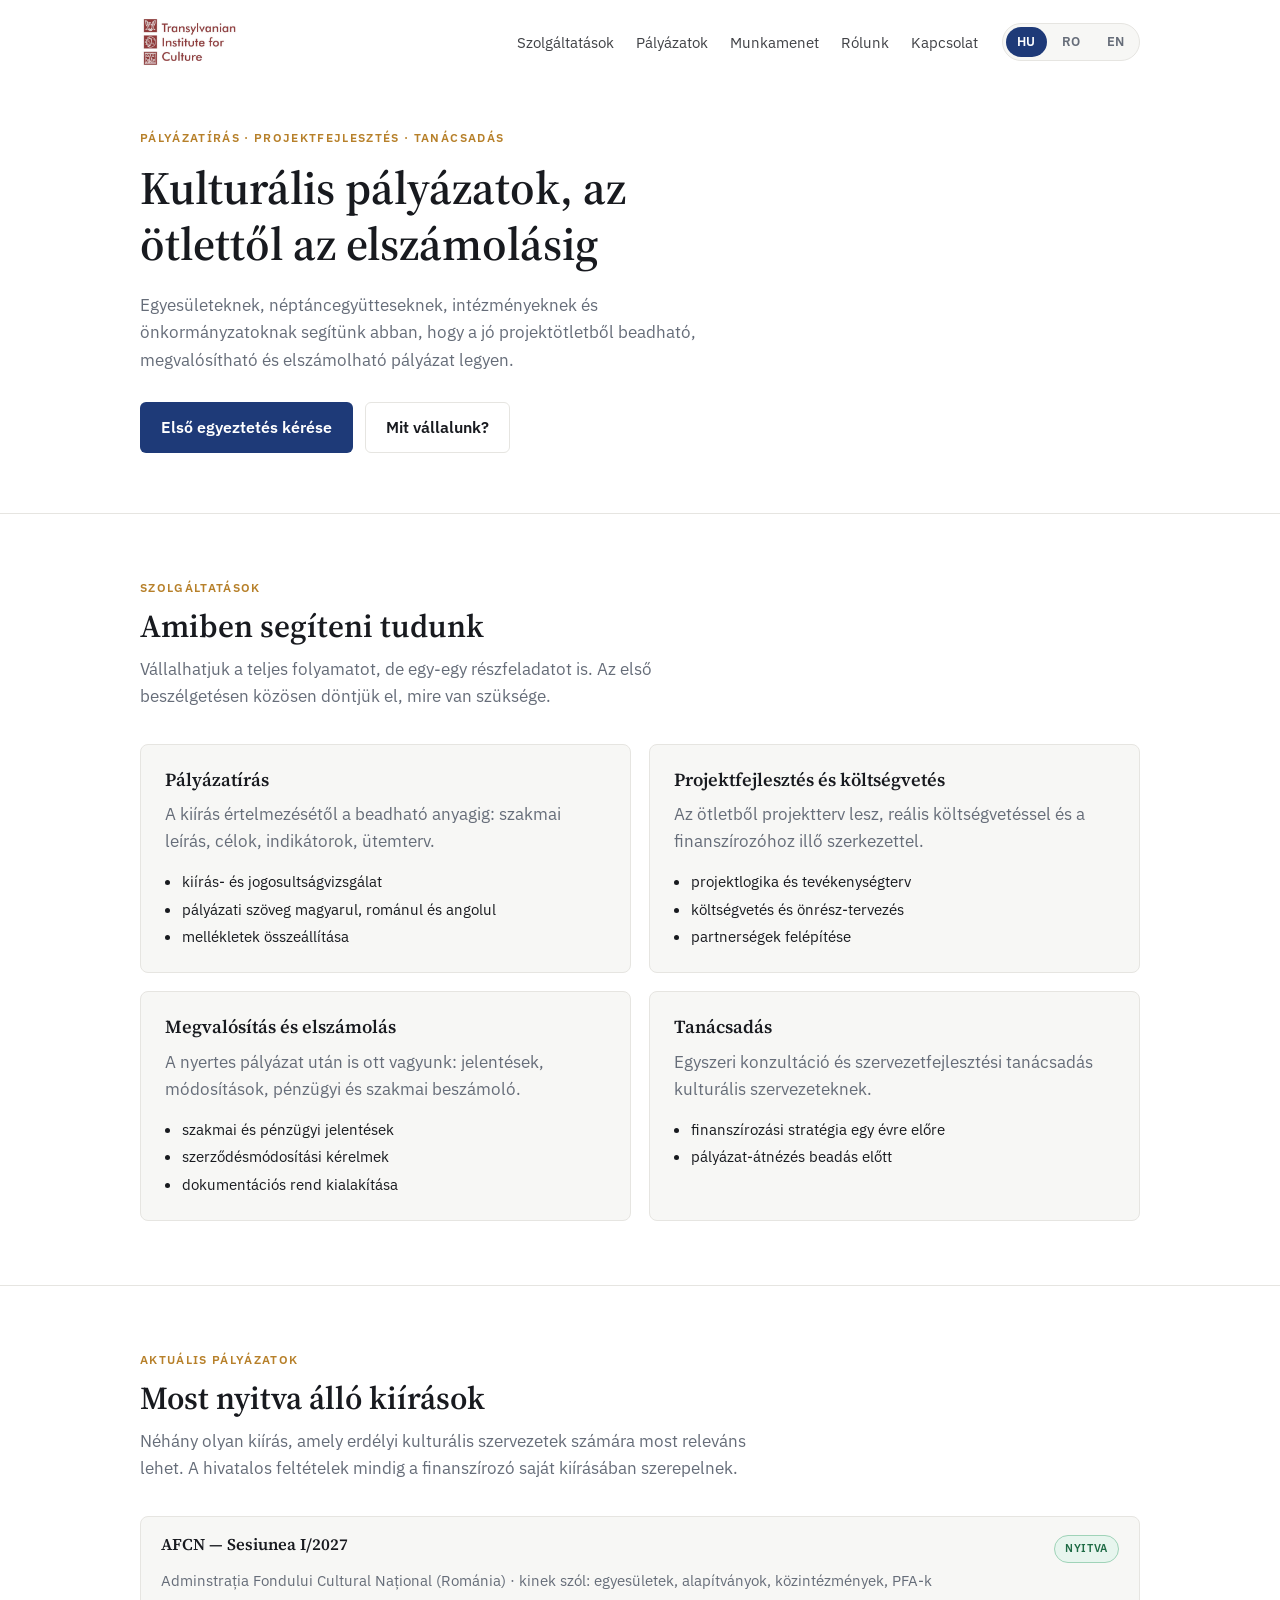
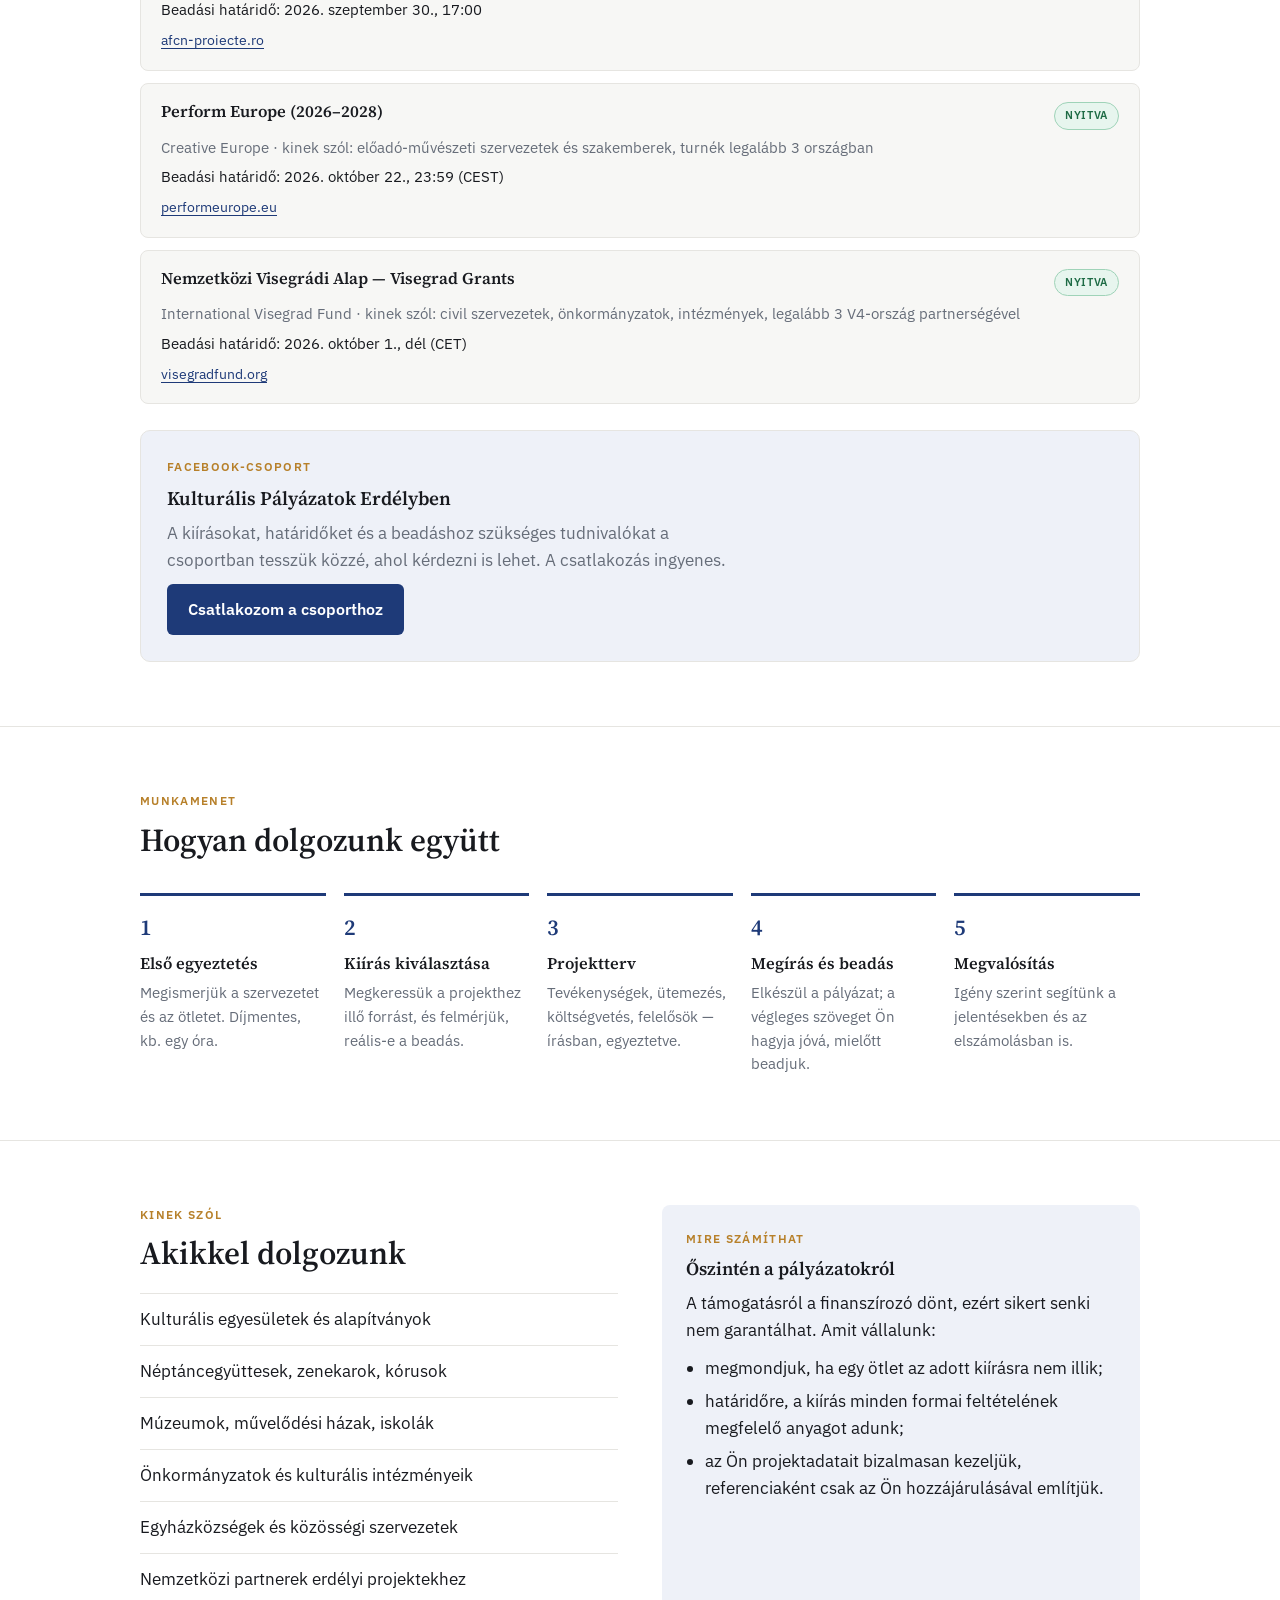
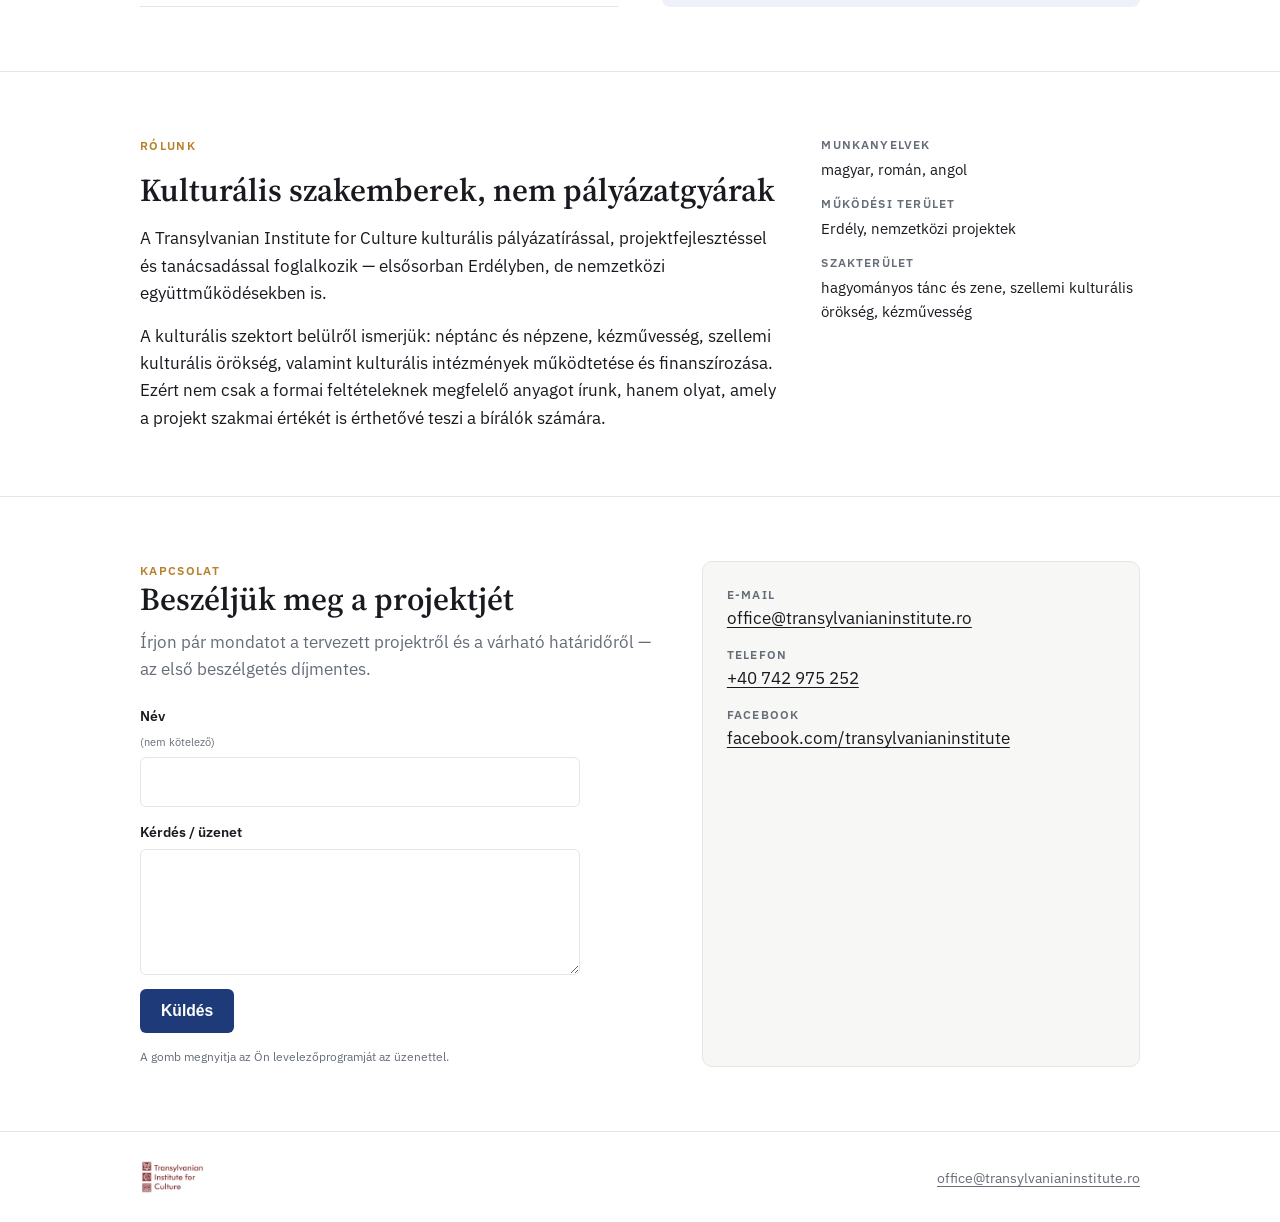
==== index.html @ 307eccf9 "Add files via upload" ====
<!doctype html>
<html lang="hu">
<head>
<meta charset="utf-8">
<meta name="viewport" content="width=device-width, initial-scale=1, viewport-fit=cover">
<meta name="theme-color" content="#ffffff">
<meta name="description" content="Kulturális pályázatírás, projektfejlesztés és tanácsadás Erdélyben.">
<meta property="og:title" content="Transylvanian Institute for Culture">
<meta property="og:description" content="Kulturális pályázatok az ötlettől az elszámolásig.">
<meta property="og:type" content="website">
<meta property="og:url" content="https://transylvanianinstitute.ro/">
<meta property="og:locale" content="hu_HU">
<link rel="icon" href="data:image/svg+xml,%3Csvg xmlns='http://www.w3.org/2000/svg' viewBox='0 0 32 32'%3E%3Crect width='32' height='32' rx='6' fill='%231E3A78'/%3E%3Ctext x='16' y='22' font-family='Georgia,serif' font-size='16' fill='%23F2CD86' text-anchor='middle'%3ET%3C/text%3E%3C/svg%3E">
<style>
html{-webkit-text-size-adjust:100%}
body{margin:0}
img{max-width:100%}
[hidden]{display:none!important}
</style>
<title>Transylvanian Institute for Culture</title>
<link rel="preconnect" href="https://fonts.googleapis.com">
<link rel="preconnect" href="https://fonts.gstatic.com" crossorigin>
<link rel="stylesheet" href="https://fonts.googleapis.com/css2?family=IBM+Plex+Sans:wght@400;500;600&family=Source+Serif+4:opsz,wght@8..60,500;8..60,600&display=swap">
<style>
:root{
  --bg:#FFFFFF;
  --surface:#F7F7F5;
  --ink:#181A1F;
  --muted:#666D79;
  --line:#E6E5E1;
  --indigo:#1E3A78;
  --indigo-soft:#EEF1F8;
  --on-indigo:#F4F6FB;
  --ochre:#96691E;
  --gold:#B7802A;
  --fill-bg:#FBF0DC;
  --fill-ink:#7A5310;
  --ok-bg:#E7F5EE;
  --ok-ink:#1E6B45;
  --ok-line:#9FD3B8;
  --serif:"Source Serif 4",Georgia,"Times New Roman",serif;
  --sans:"IBM Plex Sans",system-ui,-apple-system,"Segoe UI",Roboto,sans-serif;
}
*{box-sizing:border-box}
body{background:var(--bg);color:var(--ink);font-family:var(--sans);font-size:17px;line-height:1.6}
.wrap{max-width:1040px;margin:0 auto;padding-inline:20px}
a{color:inherit}
a:focus-visible,.btn:focus-visible,.langs button:focus-visible,.nav-toggle:focus-visible{outline:3px solid var(--gold);outline-offset:3px;border-radius:4px}
h1,h2,h3{font-family:var(--serif);font-weight:600;line-height:1.2;text-wrap:balance;margin:0}
h2{font-size:clamp(1.5rem,3.2vw,2rem)}
h3{font-size:1.15rem}
p{margin:0}
.eyebrow{font-size:.76rem;letter-spacing:.11em;text-transform:uppercase;font-weight:600;color:var(--gold)}
.fill{background:var(--fill-bg);color:var(--fill-ink);font-size:.85em;padding:.05em .4em;border-radius:3px;font-weight:500;white-space:nowrap}
.sr-only{position:absolute;width:1px;height:1px;padding:0;margin:-1px;overflow:hidden;clip:rect(0,0,0,0);white-space:nowrap;border:0}

.top{background:var(--bg);border-bottom:1px solid var(--line)}
nav{position:relative;display:flex;flex-wrap:wrap;align-items:center;justify-content:space-between;gap:10px 20px;padding-block:16px}
.brand{display:flex;align-items:center;text-decoration:none}
.brand-mark{height:52px;width:auto;display:block}
.footer-mark{height:34px;width:auto;display:block}
.nav-toggle{display:none;background:none;border:1px solid var(--line);border-radius:7px;padding:9px 11px;cursor:pointer;line-height:0}
.nav-toggle span{display:block;width:19px;height:2px;background:var(--ink);border-radius:1px}
.nav-toggle span+span{margin-top:4px}
.navright{display:flex;flex-wrap:wrap;align-items:center;gap:14px 24px}
.links{display:flex;flex-wrap:wrap;gap:6px 22px;font-size:.95rem}
.links a{text-decoration:none;color:var(--ink);opacity:.82}
.links a:hover{opacity:1;text-decoration:underline;text-underline-offset:4px}
.langs{display:flex;gap:4px;background:var(--surface);border:1px solid var(--line);border-radius:999px;padding:3px}
.langs button{font:inherit;font-size:.8rem;font-weight:600;letter-spacing:.04em;color:var(--muted);background:none;border:0;border-radius:999px;padding:5px 11px;cursor:pointer}
.langs button:hover{color:var(--ink)}
.langs button[aria-pressed="true"]{background:var(--indigo);color:#fff}

.hero{padding-block:44px 60px;max-width:700px}
.hero h1{font-size:clamp(1.9rem,5vw,2.9rem);margin-block:14px 18px;color:var(--ink)}
.hero p{font-size:1.08rem;color:var(--muted);max-width:60ch}
.cta{display:flex;flex-wrap:wrap;gap:12px;margin-top:28px}

.btn{display:inline-block;padding:12px 20px;border-radius:6px;font-weight:600;text-decoration:none;font-size:.98rem;border:1px solid transparent;cursor:pointer}
.btn-main{background:var(--indigo);color:#fff}
.btn-main:hover{background:#16295C}
.btn-ghost{border:1px solid var(--line);color:var(--ink);background:transparent}
.btn-ghost:hover{border-color:var(--indigo);color:var(--indigo)}

section{padding-block:64px}
section + section{border-top:1px solid var(--line)}
.head{display:grid;gap:10px;margin-bottom:34px;max-width:62ch}
.head p{color:var(--muted)}

.services{display:grid;grid-template-columns:repeat(2,minmax(0,1fr));gap:18px}
.svc{background:var(--surface);border:1px solid var(--line);border-radius:8px;padding:24px;display:grid;gap:10px;align-content:start}
.svc p{color:var(--muted)}
.svc ul{margin:4px 0 0;padding-left:1.1em;color:var(--ink);font-size:.95rem}
.svc li+li{margin-top:3px}

.steps{list-style:none;margin:0;padding:0;display:grid;grid-template-columns:repeat(5,minmax(0,1fr));gap:18px;counter-reset:s}
.steps li{counter-increment:s;display:grid;gap:8px;align-content:start;border-top:3px solid var(--indigo);padding-top:14px}
.steps li::before{content:counter(s);font-family:var(--serif);font-weight:600;font-size:1.4rem;color:var(--indigo)}
.steps h3{font-size:1.02rem}
.steps p{color:var(--muted);font-size:.92rem}

.calls{display:grid;gap:12px}
.call{background:var(--surface);border:1px solid var(--line);border-radius:8px;padding:18px 20px;
  display:grid;grid-template-columns:minmax(0,1fr) auto;gap:6px 18px;align-items:start}
.call h3{font-size:1.03rem;grid-column:1}
.call .meta{grid-column:1;color:var(--muted);font-size:.92rem}
.call .when{grid-column:1;font-size:.92rem;font-variant-numeric:tabular-nums}
.call .src{grid-column:1;font-size:.85rem;margin-top:2px}
.call .src a{color:var(--indigo);text-decoration:underline;text-underline-offset:3px}
.pill{grid-column:2;grid-row:1;justify-self:end;font-size:.7rem;font-weight:600;letter-spacing:.06em;
  text-transform:uppercase;padding:4px 10px;border-radius:999px;border:1px solid;white-space:nowrap}
.pill-open{color:var(--ok-ink);border-color:var(--ok-line);background:var(--ok-bg)}
.pill-soon{color:var(--fill-ink);border-color:var(--fill-ink);background:var(--fill-bg)}
.pill-closed{color:var(--muted);border-color:var(--line);background:transparent}
.group{margin-top:26px;background:var(--indigo-soft);border:1px solid var(--line);color:var(--ink);border-radius:10px;padding:26px;
  display:grid;gap:10px;justify-items:start}
.group h3{font-size:1.2rem}
.group p{color:var(--muted);max-width:58ch}

.split{display:grid;grid-template-columns:minmax(0,1fr) minmax(0,1fr);gap:44px}
.who{margin:0;padding:0;list-style:none;display:grid;gap:0}
.who li{padding-block:12px;border-bottom:1px solid var(--line)}
.who li:first-child{border-top:1px solid var(--line)}
.note{background:var(--indigo-soft);border-radius:8px;padding:24px;display:grid;gap:10px;align-content:start}
.note ul{margin:0;padding-left:1.1em;color:var(--ink)}
.note li+li{margin-top:6px}

.about{display:grid;grid-template-columns:minmax(0,2fr) minmax(0,1fr);gap:44px;align-items:start}
.about .text{display:grid;gap:16px;max-width:64ch}
.about .text p{color:var(--ink)}
.facts{display:grid;gap:14px;font-size:.95rem;margin:0}
.facts div{display:grid;gap:2px}
.facts dt{font-size:.74rem;letter-spacing:.1em;text-transform:uppercase;color:var(--muted);font-weight:600}
.facts dd{margin:0}

.contact{display:grid;grid-template-columns:minmax(0,1.2fr) minmax(0,1fr);gap:36px}
.contact-info{margin:0;display:grid;gap:14px;align-content:start;background:var(--surface);border:1px solid var(--line);border-radius:10px;padding:24px}
.contact-info dt{font-size:.74rem;letter-spacing:.1em;text-transform:uppercase;color:var(--muted);font-weight:600}
.contact-info dd{margin:0}
.contact-info a{text-decoration:underline;text-underline-offset:3px}

.qform{display:grid;gap:14px;max-width:440px;margin-top:22px}
.qform label{display:grid;gap:6px;font-size:.86rem;font-weight:600}
.qform label small{font-weight:400;color:var(--muted)}
.qform input,.qform textarea{font:inherit;font-size:1rem;padding:11px 12px;border:1px solid var(--line);border-radius:6px;background:#fff;color:var(--ink);resize:vertical;width:100%}
.qform input:focus,.qform textarea:focus{outline:2px solid var(--indigo);outline-offset:1px;border-color:var(--indigo)}
.qform button{justify-self:start}
.qform-note{font-size:.78rem;color:var(--muted);margin:0}

footer{padding-block:28px;border-top:1px solid var(--line)}
.footer-row{display:flex;flex-wrap:wrap;align-items:center;justify-content:space-between;gap:12px 24px}
.footer-row a{color:var(--muted);font-size:.9rem;text-decoration:underline;text-underline-offset:3px}

@media (max-width:860px){
  .steps{grid-template-columns:repeat(2,minmax(0,1fr))}
  .split,.about,.contact{grid-template-columns:1fr}
}
@media (max-width:680px){
  .nav-toggle{display:inline-flex;flex-direction:column;align-items:center;justify-content:center}
  .navright{display:none;width:100%;flex-basis:100%;flex-direction:column;align-items:flex-start;gap:16px;padding-top:14px}
  .navright.open{display:flex}
  .links{flex-direction:column;gap:14px;font-size:1.02rem}
}
@media (max-width:600px){
  .services,.steps{grid-template-columns:1fr}
  section{padding-block:48px}
  .hero{padding-block:32px 44px}
  .brand-mark{height:44px}
}
html{scroll-behavior:smooth}
@media (prefers-reduced-motion:reduce){html{scroll-behavior:auto}}
</style>
</head>
<body>


<!-- ======================= MAGYAR ======================= -->
<div data-lang="hu">
<header class="top">
  <div class="wrap">
    <nav aria-label="Fő navigáció">
      <a class="brand" href="#" aria-label="Transylvanian Institute for Culture – kezdőlap"><img class="brand-mark" src="[data-uri]" alt="Transylvanian Institute for Culture"></a>
      <button type="button" class="nav-toggle" aria-expanded="false"><span></span><span></span><span></span><span class="sr-only">Menü</span></button>
      <div class="navright">
        <div class="links">
          <a href="#szolgaltatasok">Szolgáltatások</a>
          <a href="#palyazatok">Pályázatok</a>
          <a href="#folyamat">Munkamenet</a>
          <a href="#rolunk">Rólunk</a>
          <a href="#kapcsolat">Kapcsolat</a>
        </div>
        <div class="langs" role="group" aria-label="Nyelvválasztás">
          <button type="button" data-set-lang="hu" aria-pressed="true">HU</button>
          <button type="button" data-set-lang="ro" aria-pressed="false">RO</button>
          <button type="button" data-set-lang="en" aria-pressed="false">EN</button>
        </div>
      </div>
    </nav>
    <div class="hero">
      <div class="eyebrow">Pályázatírás · Projektfejlesztés · Tanácsadás</div>
      <h1>Kulturális pályázatok, az ötlettől az elszámolásig</h1>
      <p>Egyesületeknek, néptáncegyütteseknek, intézményeknek és önkormányzatoknak segítünk abban, hogy a jó projektötletből beadható, megvalósítható és elszámolható pályázat legyen.</p>
      <div class="cta">
        <a class="btn btn-main" href="#kapcsolat">Első egyeztetés kérése</a>
        <a class="btn btn-ghost" href="#szolgaltatasok">Mit vállalunk?</a>
      </div>
    </div>
  </div>
</header>

<main>
  <section id="szolgaltatasok">
    <div class="wrap">
      <div class="head">
        <div class="eyebrow">Szolgáltatások</div>
        <h2>Amiben segíteni tudunk</h2>
        <p>Vállalhatjuk a teljes folyamatot, de egy-egy részfeladatot is. Az első beszélgetésen közösen döntjük el, mire van szüksége.</p>
      </div>
      <div class="services">
        <article class="svc">
          <h3>Pályázatírás</h3>
          <p>A kiírás értelmezésétől a beadható anyagig: szakmai leírás, célok, indikátorok, ütemterv.</p>
          <ul><li>kiírás- és jogosultságvizsgálat</li><li>pályázati szöveg magyarul, románul és angolul</li><li>mellékletek összeállítása</li></ul>
        </article>
        <article class="svc">
          <h3>Projektfejlesztés és költségvetés</h3>
          <p>Az ötletből projektterv lesz, reális költségvetéssel és a finanszírozóhoz illő szerkezettel.</p>
          <ul><li>projektlogika és tevékenységterv</li><li>költségvetés és önrész-tervezés</li><li>partnerségek felépítése</li></ul>
        </article>
        <article class="svc">
          <h3>Megvalósítás és elszámolás</h3>
          <p>A nyertes pályázat után is ott vagyunk: jelentések, módosítások, pénzügyi és szakmai beszámoló.</p>
          <ul><li>szakmai és pénzügyi jelentések</li><li>szerződésmódosítási kérelmek</li><li>dokumentációs rend kialakítása</li></ul>
        </article>
        <article class="svc">
          <h3>Tanácsadás</h3>
          <p>Egyszeri konzultáció és szervezetfejlesztési tanácsadás kulturális szervezeteknek.</p>
          <ul><li>finanszírozási stratégia egy évre előre</li><li>pályázat-átnézés beadás előtt</li></ul>
        </article>
      </div>
    </div>
  </section>

  <section id="palyazatok">
    <div class="wrap">
      <div class="head">
        <div class="eyebrow">Aktuális pályázatok</div>
        <h2>Most nyitva álló kiírások</h2>
        <p>Néhány olyan kiírás, amely erdélyi kulturális szervezetek számára most releváns lehet. A hivatalos feltételek mindig a finanszírozó saját kiírásában szerepelnek.</p>
      </div>
      <div class="calls">
        <article class="call">
          <span class="pill pill-open">Nyitva</span>
          <h3>AFCN — Sesiunea I/2027</h3>
          <p class="meta">Adminstrația Fondului Cultural Național (Románia) · kinek szól: egyesületek, alapítványok, közintézmények, PFA-k</p>
          <p class="when">Beadási határidő: 2026. szeptember 30., 17:00</p>
          <p class="src"><a href="https://www.afcn-proiecte.ro/apel-finantare.html" target="_blank" rel="noopener">afcn-proiecte.ro</a></p>
        </article>
        <article class="call">
          <span class="pill pill-open">Nyitva</span>
          <h3>Perform Europe (2026–2028)</h3>
          <p class="meta">Creative Europe · kinek szól: előadó-művészeti szervezetek és szakemberek, turnék legalább 3 országban</p>
          <p class="when">Beadási határidő: 2026. október 22., 23:59 (CEST)</p>
          <p class="src"><a href="https://performeurope.eu/open-call/" target="_blank" rel="noopener">performeurope.eu</a></p>
        </article>
        <article class="call">
          <span class="pill pill-open">Nyitva</span>
          <h3>Nemzetközi Visegrádi Alap — Visegrad Grants</h3>
          <p class="meta">International Visegrad Fund · kinek szól: civil szervezetek, önkormányzatok, intézmények, legalább 3 V4-ország partnerségével</p>
          <p class="when">Beadási határidő: 2026. október 1., dél (CET)</p>
          <p class="src"><a href="https://www.visegradfund.org/apply/grants/visegrad-grants/" target="_blank" rel="noopener">visegradfund.org</a></p>
        </article>
      </div>
      <div class="group">
        <div class="eyebrow">Facebook-csoport</div>
        <h3>Kulturális Pályázatok Erdélyben</h3>
        <p>A kiírásokat, határidőket és a beadáshoz szükséges tudnivalókat a csoportban tesszük közzé, ahol kérdezni is lehet. A csatlakozás ingyenes.</p>
        <a class="btn btn-main" href="https://www.facebook.com/groups/295460179922812" target="_blank" rel="noopener">Csatlakozom a csoporthoz</a>
      </div>
    </div>
  </section>

  <section id="folyamat">
    <div class="wrap">
      <div class="head">
        <div class="eyebrow">Munkamenet</div>
        <h2>Hogyan dolgozunk együtt</h2>
      </div>
      <ol class="steps">
        <li><h3>Első egyeztetés</h3><p>Megismerjük a szervezetet és az ötletet. Díjmentes, kb. egy óra.</p></li>
        <li><h3>Kiírás kiválasztása</h3><p>Megkeressük a projekthez illő forrást, és felmérjük, reális-e a beadás.</p></li>
        <li><h3>Projektterv</h3><p>Tevékenységek, ütemezés, költségvetés, felelősök — írásban, egyeztetve.</p></li>
        <li><h3>Megírás és beadás</h3><p>Elkészül a pályázat; a végleges szöveget Ön hagyja jóvá, mielőtt beadjuk.</p></li>
        <li><h3>Megvalósítás</h3><p>Igény szerint segítünk a jelentésekben és az elszámolásban is.</p></li>
      </ol>
    </div>
  </section>

  <section>
    <div class="wrap split">
      <div>
        <div class="head" style="margin-bottom:20px">
          <div class="eyebrow">Kinek szól</div>
          <h2>Akikkel dolgozunk</h2>
        </div>
        <ul class="who">
          <li>Kulturális egyesületek és alapítványok</li>
          <li>Néptáncegyüttesek, zenekarok, kórusok</li>
          <li>Múzeumok, művelődési házak, iskolák</li>
          <li>Önkormányzatok és kulturális intézményeik</li>
          <li>Egyházközségek és közösségi szervezetek</li>
          <li>Nemzetközi partnerek erdélyi projektekhez</li>
        </ul>
      </div>
      <div class="note">
        <div class="eyebrow">Mire számíthat</div>
        <h3>Őszintén a pályázatokról</h3>
        <p>A támogatásról a finanszírozó dönt, ezért sikert senki nem garantálhat. Amit vállalunk:</p>
        <ul>
          <li>megmondjuk, ha egy ötlet az adott kiírásra nem illik;</li>
          <li>határidőre, a kiírás minden formai feltételének megfelelő anyagot adunk;</li>
          <li>az Ön projektadatait bizalmasan kezeljük, referenciaként csak az Ön hozzájárulásával említjük.</li>
        </ul>
      </div>
    </div>
  </section>

  <section id="rolunk">
    <div class="wrap about">
      <div class="text">
        <div class="eyebrow">Rólunk</div>
        <h2>Kulturális szakemberek, nem pályázatgyárak</h2>
        <p>A Transylvanian Institute for Culture kulturális pályázatírással, projektfejlesztéssel és tanácsadással foglalkozik — elsősorban Erdélyben, de nemzetközi együttműködésekben is.</p>
        <p>A kulturális szektort belülről ismerjük: néptánc és népzene, kézművesség, szellemi kulturális örökség, valamint kulturális intézmények működtetése és finanszírozása. Ezért nem csak a formai feltételeknek megfelelő anyagot írunk, hanem olyat, amely a projekt szakmai értékét is érthetővé teszi a bírálók számára.</p>
      </div>
      <dl class="facts">
        <div><dt>Munkanyelvek</dt><dd>magyar, román, angol</dd></div>
        <div><dt>Működési terület</dt><dd>Erdély, nemzetközi projektek</dd></div>
        <div><dt>Szakterület</dt><dd>hagyományos tánc és zene, szellemi kulturális örökség, kézművesség</dd></div>
      </dl>
    </div>
  </section>

  <section id="kapcsolat">
    <div class="wrap">
      <div class="contact">
        <div>
          <div class="eyebrow">Kapcsolat</div>
          <h2>Beszéljük meg a projektjét</h2>
          <p style="color:var(--muted);margin-top:10px">Írjon pár mondatot a tervezett projektről és a várható határidőről — az első beszélgetés díjmentes.</p>
          <form class="qform" data-mailto="office@transylvanianinstitute.ro" data-subject="Megkeresés a weboldalról">
            <label>Név <small>(nem kötelező)</small><input type="text" name="name" autocomplete="name"></label>
            <label>Kérdés / üzenet<textarea name="message" rows="4" required></textarea></label>
            <button class="btn btn-main" type="submit">Küldés</button>
            <p class="qform-note">A gomb megnyitja az Ön levelezőprogramját az üzenettel.</p>
          </form>
        </div>
        <dl class="contact-info">
          <div><dt>E-mail</dt><dd><a href="mailto:office@transylvanianinstitute.ro">office@transylvanianinstitute.ro</a></dd></div>
          <div><dt>Telefon</dt><dd><a href="tel:+40742975252">+40 742 975 252</a></dd></div>
          <div><dt>Facebook</dt><dd><a href="https://www.facebook.com/transylvanianinstitute" target="_blank" rel="noopener">facebook.com/transylvanianinstitute</a></dd></div>
        </dl>
      </div>
    </div>
  </section>
</main>

<footer>
  <div class="wrap footer-row">
    <img class="footer-mark" src="[data-uri]" alt="Transylvanian Institute for Culture">
    <a href="mailto:office@transylvanianinstitute.ro">office@transylvanianinstitute.ro</a>
  </div>
</footer>
</div>

<!-- ======================= ROMÂNĂ ======================= -->
<div data-lang="ro" hidden>
<header class="top">
  <div class="wrap">
    <nav aria-label="Navigare principală">
      <a class="brand" href="#" aria-label="Transylvanian Institute for Culture – pagina principală"><img class="brand-mark" src="[data-uri]" alt="Transylvanian Institute for Culture"></a>
      <button type="button" class="nav-toggle" aria-expanded="false"><span></span><span></span><span></span><span class="sr-only">Meniu</span></button>
      <div class="navright">
        <div class="links">
          <a href="#servicii">Servicii</a>
          <a href="#finantari">Finanțări</a>
          <a href="#colaborare">Cum lucrăm</a>
          <a href="#despre">Despre</a>
          <a href="#contact">Contact</a>
        </div>
        <div class="langs" role="group" aria-label="Alegerea limbii">
          <button type="button" data-set-lang="hu" aria-pressed="false">HU</button>
          <button type="button" data-set-lang="ro" aria-pressed="true">RO</button>
          <button type="button" data-set-lang="en" aria-pressed="false">EN</button>
        </div>
      </div>
    </nav>
    <div class="hero">
      <div class="eyebrow">Scriere de proiecte · Dezvoltare · Consultanță</div>
      <h1>Proiecte culturale, de la idee la decontare</h1>
      <p>Sprijinim asociații, ansambluri folclorice, instituții și autorități locale pentru ca o idee bună să devină un dosar eligibil, realizabil și corect decontat.</p>
      <div class="cta">
        <a class="btn btn-main" href="#contact">Solicitați o primă discuție</a>
        <a class="btn btn-ghost" href="#servicii">Ce oferim?</a>
      </div>
    </div>
  </div>
</header>

<main>
  <section id="servicii">
    <div class="wrap">
      <div class="head">
        <div class="eyebrow">Servicii</div>
        <h2>Cu ce vă putem ajuta</h2>
        <p>Putem prelua întregul proces sau doar o etapă. La prima discuție stabilim împreună de ce aveți nevoie.</p>
      </div>
      <div class="services">
        <article class="svc">
          <h3>Scrierea cererii de finanțare</h3>
          <p>De la interpretarea ghidului până la dosarul gata de depunere: descriere, obiective, indicatori, calendar.</p>
          <ul><li>analiza ghidului și a eligibilității</li><li>redactare în română, maghiară și engleză</li><li>întocmirea anexelor</li></ul>
        </article>
        <article class="svc">
          <h3>Dezvoltarea proiectului și bugetul</h3>
          <p>Ideea devine plan de proiect, cu buget realist și o structură potrivită finanțatorului.</p>
          <ul><li>logica proiectului și planul de activități</li><li>buget și planificarea cofinanțării</li><li>construirea parteneriatelor</li></ul>
        </article>
        <article class="svc">
          <h3>Implementare și decontare</h3>
          <p>Rămânem alături și după obținerea finanțării: raportări, acte adiționale, raport narativ și financiar.</p>
          <ul><li>rapoarte narative și financiare</li><li>cereri de act adițional</li><li>organizarea documentației</li></ul>
        </article>
        <article class="svc">
          <h3>Consultanță</h3>
          <p>Consultanță punctuală și dezvoltare organizațională pentru organizații culturale.</p>
          <ul><li>strategie de finanțare pe un an</li><li>verificarea dosarului înainte de depunere</li></ul>
        </article>
      </div>
    </div>
  </section>

  <section id="finantari">
    <div class="wrap">
      <div class="head">
        <div class="eyebrow">Finanțări active</div>
        <h2>Linii de finanțare deschise acum</h2>
        <p>Câteva apeluri care pot fi relevante pentru organizațiile culturale din Transilvania. Condițiile oficiale se regăsesc întotdeauna în ghidul propriu al finanțatorului.</p>
      </div>
      <div class="calls">
        <article class="call">
          <span class="pill pill-open">Deschis</span>
          <h3>AFCN — Sesiunea I/2027</h3>
          <p class="meta">Administrația Fondului Cultural Național · pentru: asociații, fundații, instituții publice, PFA-uri</p>
          <p class="when">Termen de depunere: 30 septembrie 2026, ora 17:00</p>
          <p class="src"><a href="https://www.afcn-proiecte.ro/apel-finantare.html" target="_blank" rel="noopener">afcn-proiecte.ro</a></p>
        </article>
        <article class="call">
          <span class="pill pill-open">Deschis</span>
          <h3>Perform Europe (2026–2028)</h3>
          <p class="meta">Creative Europe · pentru: organizații și profesioniști din artele spectacolului, turnee în minimum 3 țări</p>
          <p class="when">Termen de depunere: 22 octombrie 2026, ora 23:59 (CEST)</p>
          <p class="src"><a href="https://performeurope.eu/open-call/" target="_blank" rel="noopener">performeurope.eu</a></p>
        </article>
        <article class="call">
          <span class="pill pill-open">Deschis</span>
          <h3>Fondul Internațional de la Vișegrad — Visegrad Grants</h3>
          <p class="meta">International Visegrad Fund · pentru: ONG-uri, autorități locale, instituții, parteneriat din minimum 3 țări V4</p>
          <p class="when">Termen de depunere: 1 octombrie 2026, ora 12:00 (CET)</p>
          <p class="src"><a href="https://www.visegradfund.org/apply/grants/visegrad-grants/" target="_blank" rel="noopener">visegradfund.org</a></p>
        </article>
      </div>
      <div class="group">
        <div class="eyebrow">Grup de Facebook</div>
        <h3>Proiecte Culturale | Idei, Finanțări și Colaborări</h3>
        <p>Un grup de Facebook pentru idei, finanțări și colaborări în domeniul cultural, unde poți afla despre apeluri și schimba informații cu alți profesioniști din sector.</p>
        <a class="btn btn-main" href="https://www.facebook.com/groups/1393750445671253" target="_blank" rel="noopener">Mă alătur grupului</a>
      </div>
    </div>
  </section>

  <section id="colaborare">
    <div class="wrap">
      <div class="head">
        <div class="eyebrow">Cum lucrăm</div>
        <h2>Cum decurge colaborarea</h2>
      </div>
      <ol class="steps">
        <li><h3>Prima discuție</h3><p>Cunoaștem organizația și ideea. Gratuit, aproximativ o oră.</p></li>
        <li><h3>Alegerea liniei de finanțare</h3><p>Identificăm sursa potrivită și evaluăm dacă depunerea este realistă.</p></li>
        <li><h3>Planul de proiect</h3><p>Activități, calendar, buget, responsabili — în scris, agreate împreună.</p></li>
        <li><h3>Redactare și depunere</h3><p>Dosarul este întocmit; textul final îl aprobați dumneavoastră înainte de depunere.</p></li>
        <li><h3>Implementare</h3><p>La cerere, sprijinim raportarea și decontarea.</p></li>
      </ol>
    </div>
  </section>

  <section>
    <div class="wrap split">
      <div>
        <div class="head" style="margin-bottom:20px">
          <div class="eyebrow">Cui ne adresăm</div>
          <h2>Cu cine lucrăm</h2>
        </div>
        <ul class="who">
          <li>Asociații și fundații culturale</li>
          <li>Ansambluri de dansuri populare, formații, coruri</li>
          <li>Muzee, case de cultură, școli</li>
          <li>Autorități locale și instituțiile lor culturale</li>
          <li>Parohii și organizații comunitare</li>
          <li>Parteneri internaționali pentru proiecte din Transilvania</li>
        </ul>
      </div>
      <div class="note">
        <div class="eyebrow">La ce vă puteți aștepta</div>
        <h3>Sincer despre finanțări</h3>
        <p>Decizia aparține finanțatorului, așa că nimeni nu poate garanta succesul. Ce ne asumăm:</p>
        <ul>
          <li>vă spunem dacă o idee nu se potrivește liniei de finanțare;</li>
          <li>predăm la termen un dosar conform tuturor cerințelor de formă;</li>
          <li>tratăm confidențial datele proiectului dumneavoastră și vă menționăm ca referință doar cu acordul dumneavoastră.</li>
        </ul>
      </div>
    </div>
  </section>

  <section id="despre">
    <div class="wrap about">
      <div class="text">
        <div class="eyebrow">Despre</div>
        <h2>Specialiști în cultură, nu o fabrică de dosare</h2>
        <p>Transylvanian Institute for Culture se ocupă de scrierea de proiecte culturale, dezvoltare de proiecte și consultanță — în principal în Transilvania, dar și în colaborări internaționale.</p>
        <p>Cunoaștem sectorul cultural din interior: dans și muzică populară, meșteșuguri, patrimoniu cultural imaterial, precum și funcționarea și finanțarea instituțiilor de cultură. De aceea nu redactăm doar dosare conforme formal, ci dosare care fac inteligibilă valoarea profesională a proiectului pentru evaluatori.</p>
      </div>
      <dl class="facts">
        <div><dt>Limbi de lucru</dt><dd>maghiară, română, engleză</dd></div>
        <div><dt>Arie de activitate</dt><dd>Transilvania, proiecte internaționale</dd></div>
        <div><dt>Specializare</dt><dd>dans și muzică tradițională, patrimoniu cultural imaterial, meșteșuguri</dd></div>
      </dl>
    </div>
  </section>

  <section id="contact">
    <div class="wrap">
      <div class="contact">
        <div>
          <div class="eyebrow">Contact</div>
          <h2>Să discutăm despre proiectul dumneavoastră</h2>
          <p style="color:var(--muted);margin-top:10px">Scrieți câteva rânduri despre proiect și despre termenul avut în vedere — prima discuție este gratuită.</p>
          <form class="qform" data-mailto="office@transylvanianinstitute.ro" data-subject="Solicitare de pe site">
            <label>Nume <small>(opțional)</small><input type="text" name="name" autocomplete="name"></label>
            <label>Întrebare / mesaj<textarea name="message" rows="4" required></textarea></label>
            <button class="btn btn-main" type="submit">Trimite</button>
            <p class="qform-note">Butonul deschide programul dumneavoastră de e-mail, cu mesajul precompletat.</p>
          </form>
        </div>
        <dl class="contact-info">
          <div><dt>E-mail</dt><dd><a href="mailto:office@transylvanianinstitute.ro">office@transylvanianinstitute.ro</a></dd></div>
          <div><dt>Telefon</dt><dd><a href="tel:+40742975252">+40 742 975 252</a></dd></div>
          <div><dt>Facebook</dt><dd><a href="https://www.facebook.com/proiecteculturale" target="_blank" rel="noopener">facebook.com/proiecteculturale</a></dd></div>
        </dl>
      </div>
    </div>
  </section>
</main>

<footer>
  <div class="wrap footer-row">
    <img class="footer-mark" src="[data-uri]" alt="Transylvanian Institute for Culture">
    <a href="mailto:office@transylvanianinstitute.ro">office@transylvanianinstitute.ro</a>
  </div>
</footer>
</div>

<!-- ======================= ENGLISH ======================= -->
<div data-lang="en" hidden>
<header class="top">
  <div class="wrap">
    <nav aria-label="Main navigation">
      <a class="brand" href="#" aria-label="Transylvanian Institute for Culture – home"><img class="brand-mark" src="[data-uri]" alt="Transylvanian Institute for Culture"></a>
      <button type="button" class="nav-toggle" aria-expanded="false"><span></span><span></span><span></span><span class="sr-only">Menu</span></button>
      <div class="navright">
        <div class="links">
          <a href="#services">Services</a>
          <a href="#open-calls">Open calls</a>
          <a href="#process">How we work</a>
          <a href="#about">About</a>
          <a href="#contact-en">Contact</a>
        </div>
        <div class="langs" role="group" aria-label="Language">
          <button type="button" data-set-lang="hu" aria-pressed="false">HU</button>
          <button type="button" data-set-lang="ro" aria-pressed="false">RO</button>
          <button type="button" data-set-lang="en" aria-pressed="true">EN</button>
        </div>
      </div>
    </nav>
    <div class="hero">
      <div class="eyebrow">Grant writing · Project development · Consultancy</div>
      <h1>Cultural grants, from first idea to final report</h1>
      <p>We help associations, folk ensembles, institutions and local authorities turn a good idea into an application that is eligible, workable and properly accounted for.</p>
      <div class="cta">
        <a class="btn btn-main" href="#contact-en">Request a first consultation</a>
        <a class="btn btn-ghost" href="#services">What we do</a>
      </div>
    </div>
  </div>
</header>

<main>
  <section id="services">
    <div class="wrap">
      <div class="head">
        <div class="eyebrow">Services</div>
        <h2>What we can help with</h2>
        <p>We can take on the whole process or a single stage. The first conversation settles what you need.</p>
      </div>
      <div class="services">
        <article class="svc">
          <h3>Grant writing</h3>
          <p>From reading the call to a submission-ready application: narrative, objectives, indicators, timeline.</p>
          <ul><li>call and eligibility check</li><li>application text in Hungarian, Romanian and English</li><li>preparing annexes</li></ul>
        </article>
        <article class="svc">
          <h3>Project development and budget</h3>
          <p>Turning the idea into a project plan with a realistic budget, in the funder's own structure.</p>
          <ul><li>project logic and activity plan</li><li>budget and co-financing</li><li>building partnerships</li></ul>
        </article>
        <article class="svc">
          <h3>Implementation and reporting</h3>
          <p>We stay on after the award: reports, contract amendments, narrative and financial accounts.</p>
          <ul><li>narrative and financial reports</li><li>amendment requests</li><li>setting up the documentation</li></ul>
        </article>
        <article class="svc">
          <h3>Consultancy</h3>
          <p>One-off consultations and organisational development for cultural organisations.</p>
          <ul><li>a year-ahead funding strategy</li><li>reviewing an application before submission</li></ul>
        </article>
      </div>
    </div>
  </section>

  <section id="open-calls">
    <div class="wrap">
      <div class="head">
        <div class="eyebrow">Open calls</div>
        <h2>Funding open right now</h2>
        <p>A few calls that may be relevant for cultural organisations working in Transylvania. The binding conditions are always those in the funder's own call.</p>
      </div>
      <div class="calls">
        <article class="call">
          <span class="pill pill-open">Open</span>
          <h3>AFCN — Session I/2027</h3>
          <p class="meta">Romania's National Cultural Fund Administration · for: associations, foundations, public institutions, sole traders</p>
          <p class="when">Submission deadline: 30 September 2026, 17:00</p>
          <p class="src"><a href="https://www.afcn-proiecte.ro/apel-finantare.html" target="_blank" rel="noopener">afcn-proiecte.ro</a></p>
        </article>
        <article class="call">
          <span class="pill pill-open">Open</span>
          <h3>Perform Europe (2026–2028)</h3>
          <p class="meta">Creative Europe · for: performing arts organisations and professionals, touring in at least 3 countries</p>
          <p class="when">Submission deadline: 22 October 2026, 23:59 CEST</p>
          <p class="src"><a href="https://performeurope.eu/open-call/" target="_blank" rel="noopener">performeurope.eu</a></p>
        </article>
        <article class="call">
          <span class="pill pill-open">Open</span>
          <h3>International Visegrad Fund — Visegrad Grants</h3>
          <p class="meta">International Visegrad Fund · for: NGOs, local authorities, institutions, partnership across at least 3 V4 countries</p>
          <p class="when">Submission deadline: 1 October 2026, noon CET</p>
          <p class="src"><a href="https://www.visegradfund.org/apply/grants/visegrad-grants/" target="_blank" rel="noopener">visegradfund.org</a></p>
        </article>
      </div>
    </div>
  </section>

  <section id="process">
    <div class="wrap">
      <div class="head">
        <div class="eyebrow">How we work</div>
        <h2>The way a collaboration runs</h2>
      </div>
      <ol class="steps">
        <li><h3>First conversation</h3><p>We get to know the organisation and the idea. Free, about an hour.</p></li>
        <li><h3>Choosing the call</h3><p>We find the funding that fits the project and assess whether applying is realistic.</p></li>
        <li><h3>Project plan</h3><p>Activities, timeline, budget, responsibilities — in writing, agreed with you.</p></li>
        <li><h3>Writing and submission</h3><p>The application is drafted; you approve the final text before it goes in.</p></li>
        <li><h3>Implementation</h3><p>On request, we help with reporting and financial accounts.</p></li>
      </ol>
    </div>
  </section>

  <section>
    <div class="wrap split">
      <div>
        <div class="head" style="margin-bottom:20px">
          <div class="eyebrow">Who it is for</div>
          <h2>Who we work with</h2>
        </div>
        <ul class="who">
          <li>Cultural associations and foundations</li>
          <li>Folk dance ensembles, bands, choirs</li>
          <li>Museums, cultural centres, schools</li>
          <li>Local authorities and their cultural institutions</li>
          <li>Parishes and community organisations</li>
          <li>International partners working in Transylvania</li>
        </ul>
      </div>
      <div class="note">
        <div class="eyebrow">What to expect</div>
        <h3>Straight talk about grants</h3>
        <p>The funder decides, so no one can guarantee success. What we do commit to:</p>
        <ul>
          <li>we say so when an idea does not fit a call;</li>
          <li>we deliver on time, meeting every formal requirement of the call;</li>
          <li>we keep your project details confidential and name you as a reference only with your consent.</li>
        </ul>
      </div>
    </div>
  </section>

  <section id="about">
    <div class="wrap about">
      <div class="text">
        <div class="eyebrow">About</div>
        <h2>Cultural specialists, not an application mill</h2>
        <p>Transylvanian Institute for Culture works on cultural grant writing, project development and consultancy — mainly in Transylvania, and in international collaborations.</p>
        <p>We know the cultural sector from the inside: folk dance and music, crafts, intangible cultural heritage, and the running and financing of cultural institutions. So we do not simply produce formally compliant paperwork — we write applications that make the professional value of a project legible to the people assessing it.</p>
      </div>
      <dl class="facts">
        <div><dt>Working languages</dt><dd>Hungarian, Romanian, English</dd></div>
        <div><dt>Area of work</dt><dd>Transylvania, international projects</dd></div>
        <div><dt>Focus</dt><dd>traditional dance and music, intangible cultural heritage, crafts</dd></div>
      </dl>
    </div>
  </section>

  <section id="contact-en">
    <div class="wrap">
      <div class="contact">
        <div>
          <div class="eyebrow">Contact</div>
          <h2>Let's talk about your project</h2>
          <p style="color:var(--muted);margin-top:10px">Write a few lines about the project and your deadline — the first conversation is free.</p>
          <form class="qform" data-mailto="office@transylvanianinstitute.ro" data-subject="Enquiry from the website">
            <label>Name <small>(optional)</small><input type="text" name="name" autocomplete="name"></label>
            <label>Question / message<textarea name="message" rows="4" required></textarea></label>
            <button class="btn btn-main" type="submit">Send</button>
            <p class="qform-note">This opens your own email app with the message filled in.</p>
          </form>
        </div>
        <dl class="contact-info">
          <div><dt>E-mail</dt><dd><a href="mailto:office@transylvanianinstitute.ro">office@transylvanianinstitute.ro</a></dd></div>
          <div><dt>Phone</dt><dd><a href="tel:+40742975252">+40 742 975 252</a></dd></div>
        </dl>
      </div>
    </div>
  </section>
</main>

<footer>
  <div class="wrap footer-row">
    <img class="footer-mark" src="[data-uri]" alt="Transylvanian Institute for Culture">
    <a href="mailto:office@transylvanianinstitute.ro">office@transylvanianinstitute.ro</a>
  </div>
</footer>
</div>

<script>
(function(){
  var LANGS = ["hu","ro","en"];
  function closeAllMenus(){
    document.querySelectorAll(".navright.open").forEach(function(p){ p.classList.remove("open"); });
    document.querySelectorAll(".nav-toggle[aria-expanded='true']").forEach(function(b){ b.setAttribute("aria-expanded","false"); });
  }
  function setLang(code){
    if (LANGS.indexOf(code) === -1) code = "hu";
    document.querySelectorAll("[data-lang]").forEach(function(block){
      block.hidden = block.getAttribute("data-lang") !== code;
    });
    document.querySelectorAll("[data-set-lang]").forEach(function(btn){
      btn.setAttribute("aria-pressed", btn.getAttribute("data-set-lang") === code ? "true" : "false");
    });
    document.documentElement.lang = code;
    try { localStorage.setItem("tic-lang", code); } catch (e) {}
  }
  document.addEventListener("click", function(ev){
    var toggle = ev.target.closest(".nav-toggle");
    if (toggle) {
      var nav = toggle.closest("nav");
      var panel = nav.querySelector(".navright");
      var open = panel.classList.toggle("open");
      toggle.setAttribute("aria-expanded", open ? "true" : "false");
      return;
    }
    var langBtn = ev.target.closest("[data-set-lang]");
    if (langBtn) {
      setLang(langBtn.getAttribute("data-set-lang"));
      closeAllMenus();
      window.scrollTo({ top: 0, behavior: "auto" });
      return;
    }
    var navLink = ev.target.closest(".navright a");
    if (navLink) { closeAllMenus(); }
  });
  document.addEventListener("submit", function(ev){
    var form = ev.target.closest(".qform");
    if (!form) return;
    ev.preventDefault();
    var to = form.getAttribute("data-mailto");
    var subjectBase = form.getAttribute("data-subject") || "";
    var nameField = form.querySelector('[name="name"]');
    var msgField = form.querySelector('[name="message"]');
    var nameVal = nameField ? nameField.value.trim() : "";
    var msgVal = msgField ? msgField.value.trim() : "";
    var subject = subjectBase + (nameVal ? " – " + nameVal : "");
    var body = msgVal + (nameVal ? "\n\n— " + nameVal : "");
    var url = "mailto:" + to + "?subject=" + encodeURIComponent(subject) + "&body=" + encodeURIComponent(body);
    window.location.href = url;
  });
  var saved = null;
  try { saved = localStorage.getItem("tic-lang"); } catch (e) {}
  if (saved) setLang(saved);
})();
</script>

</body>
</html>
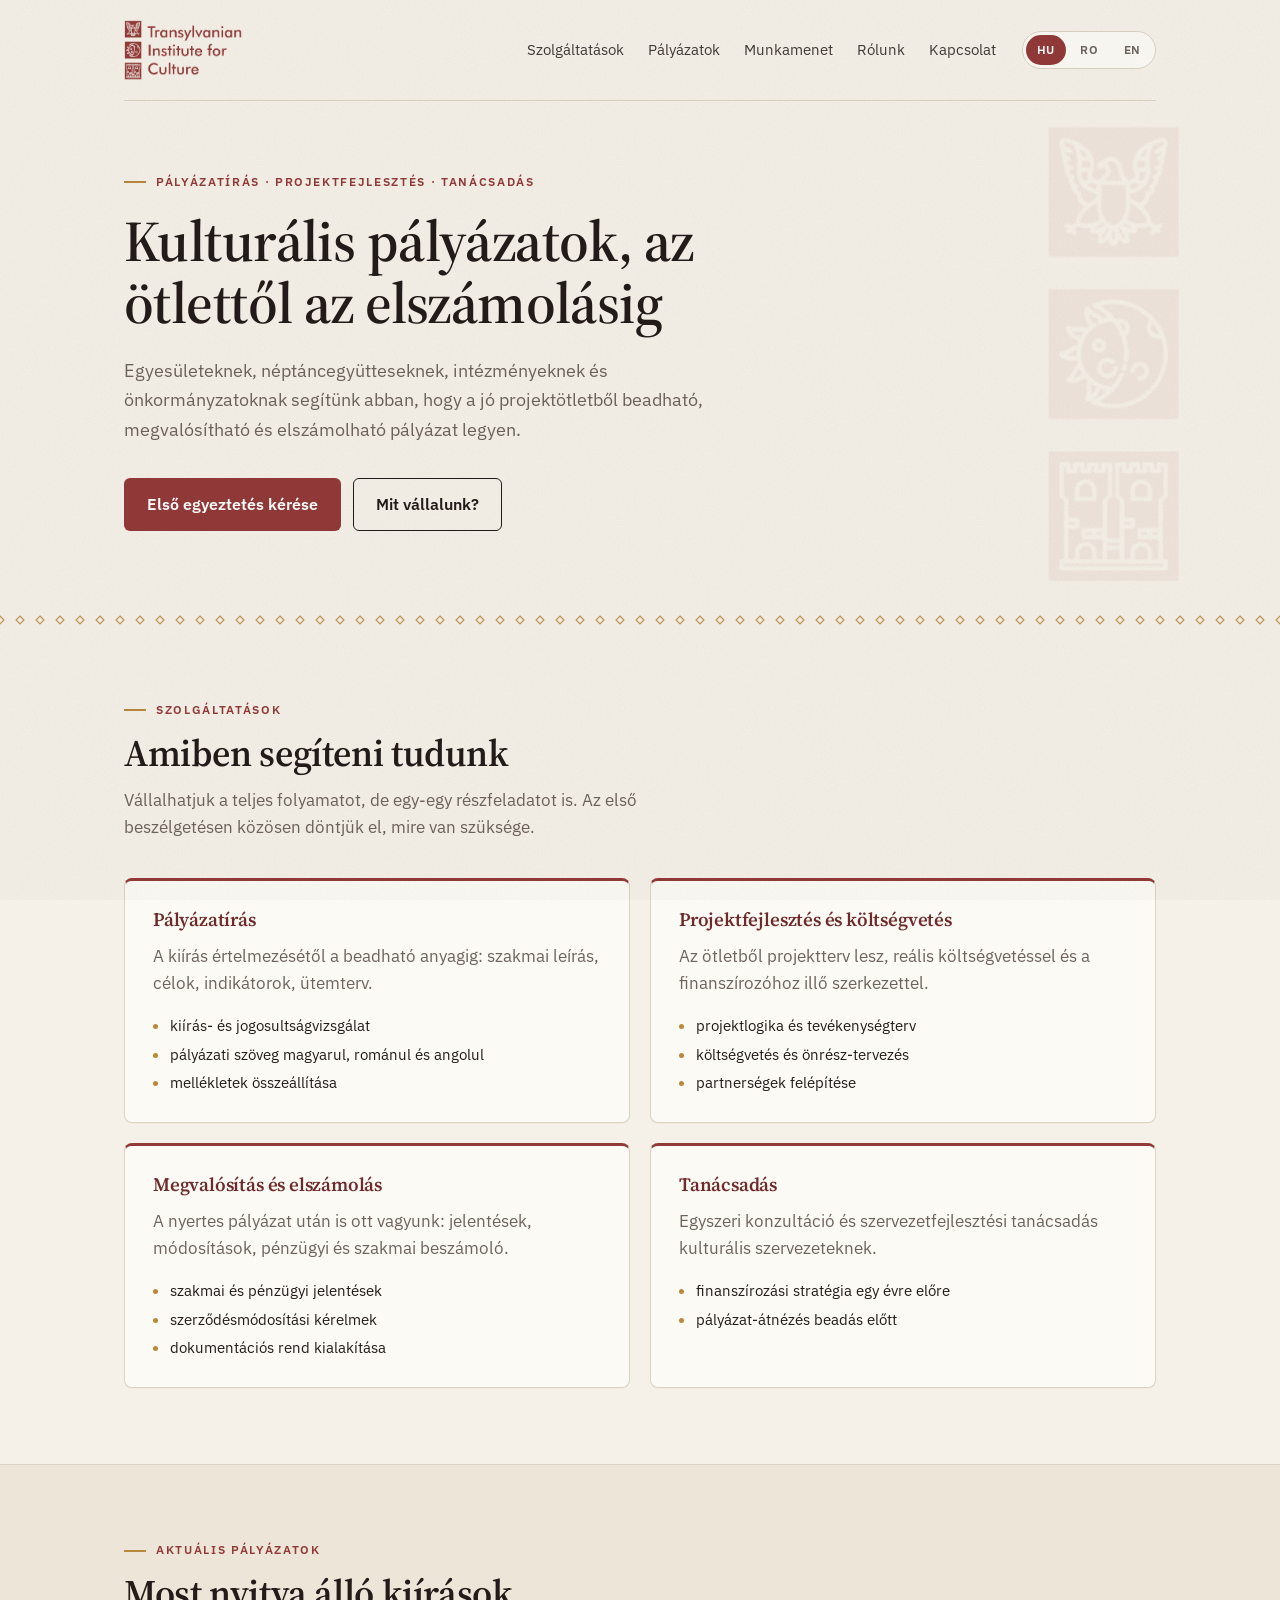
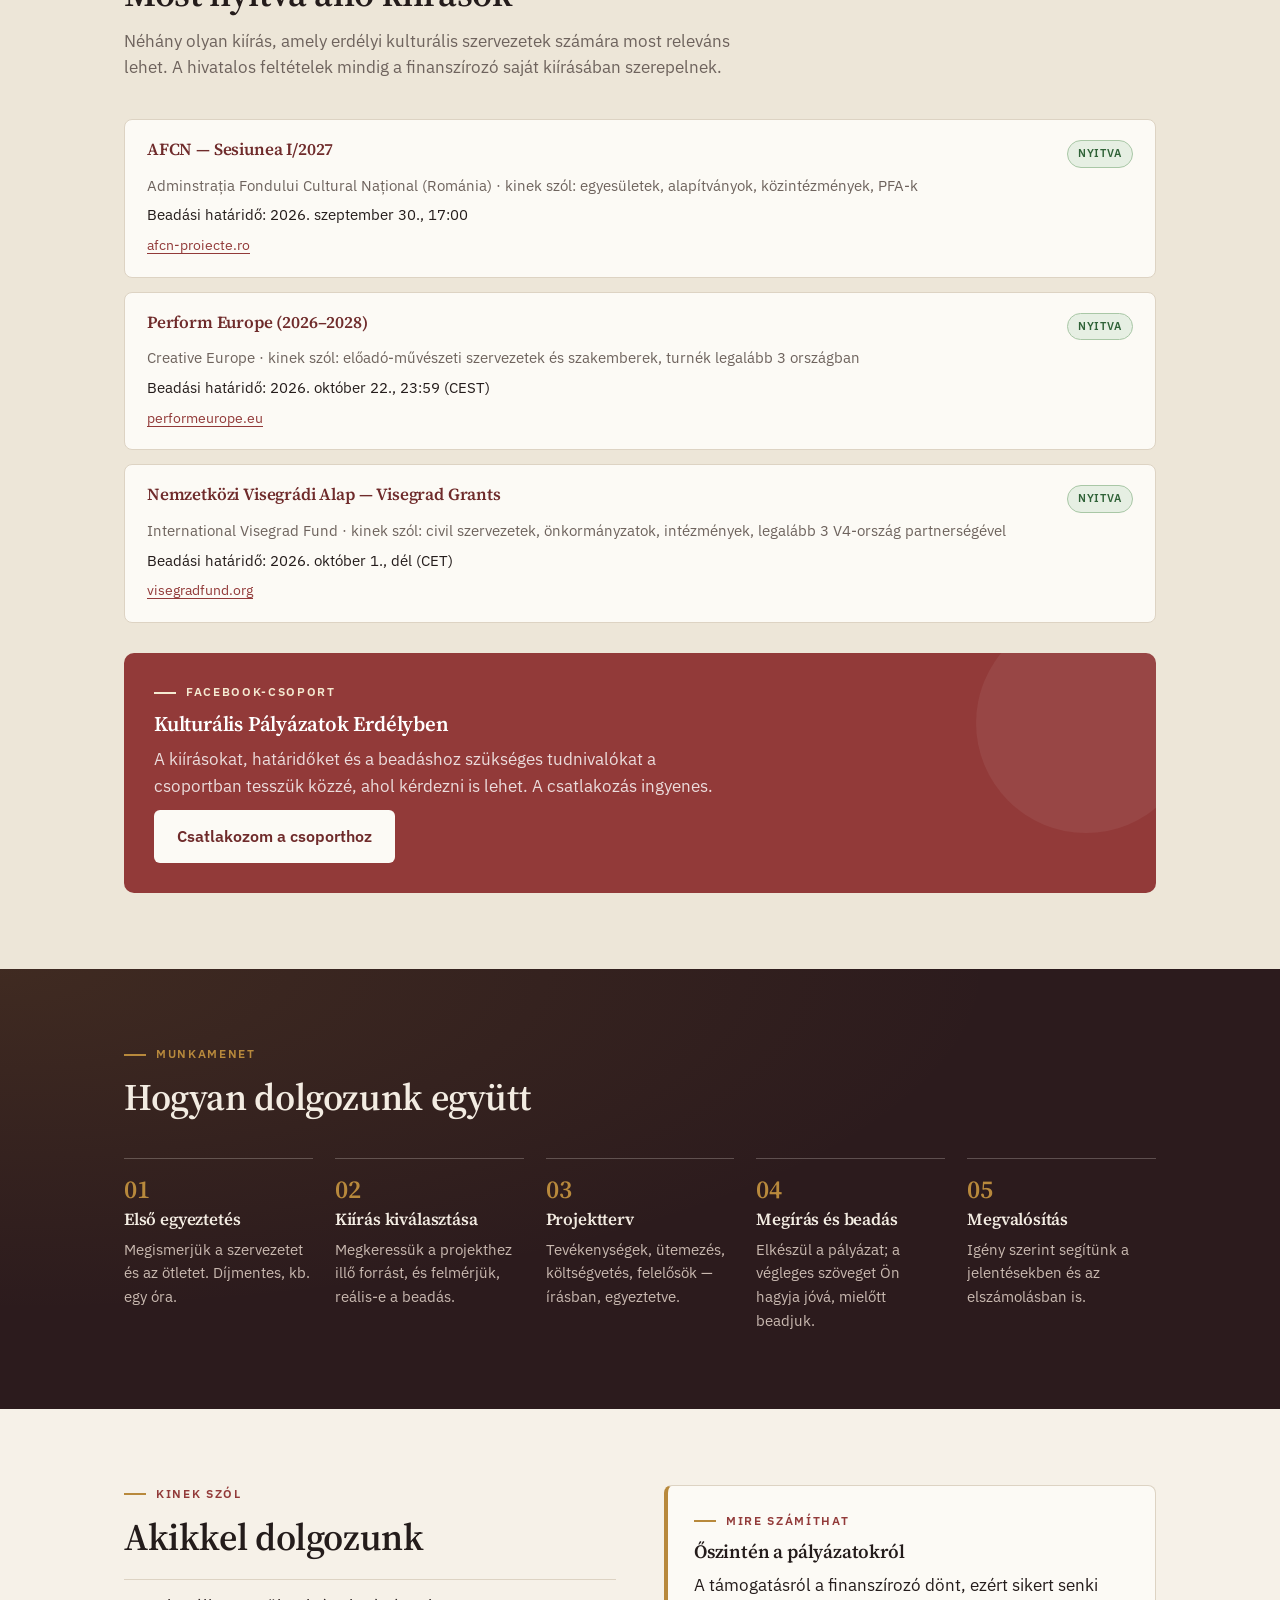
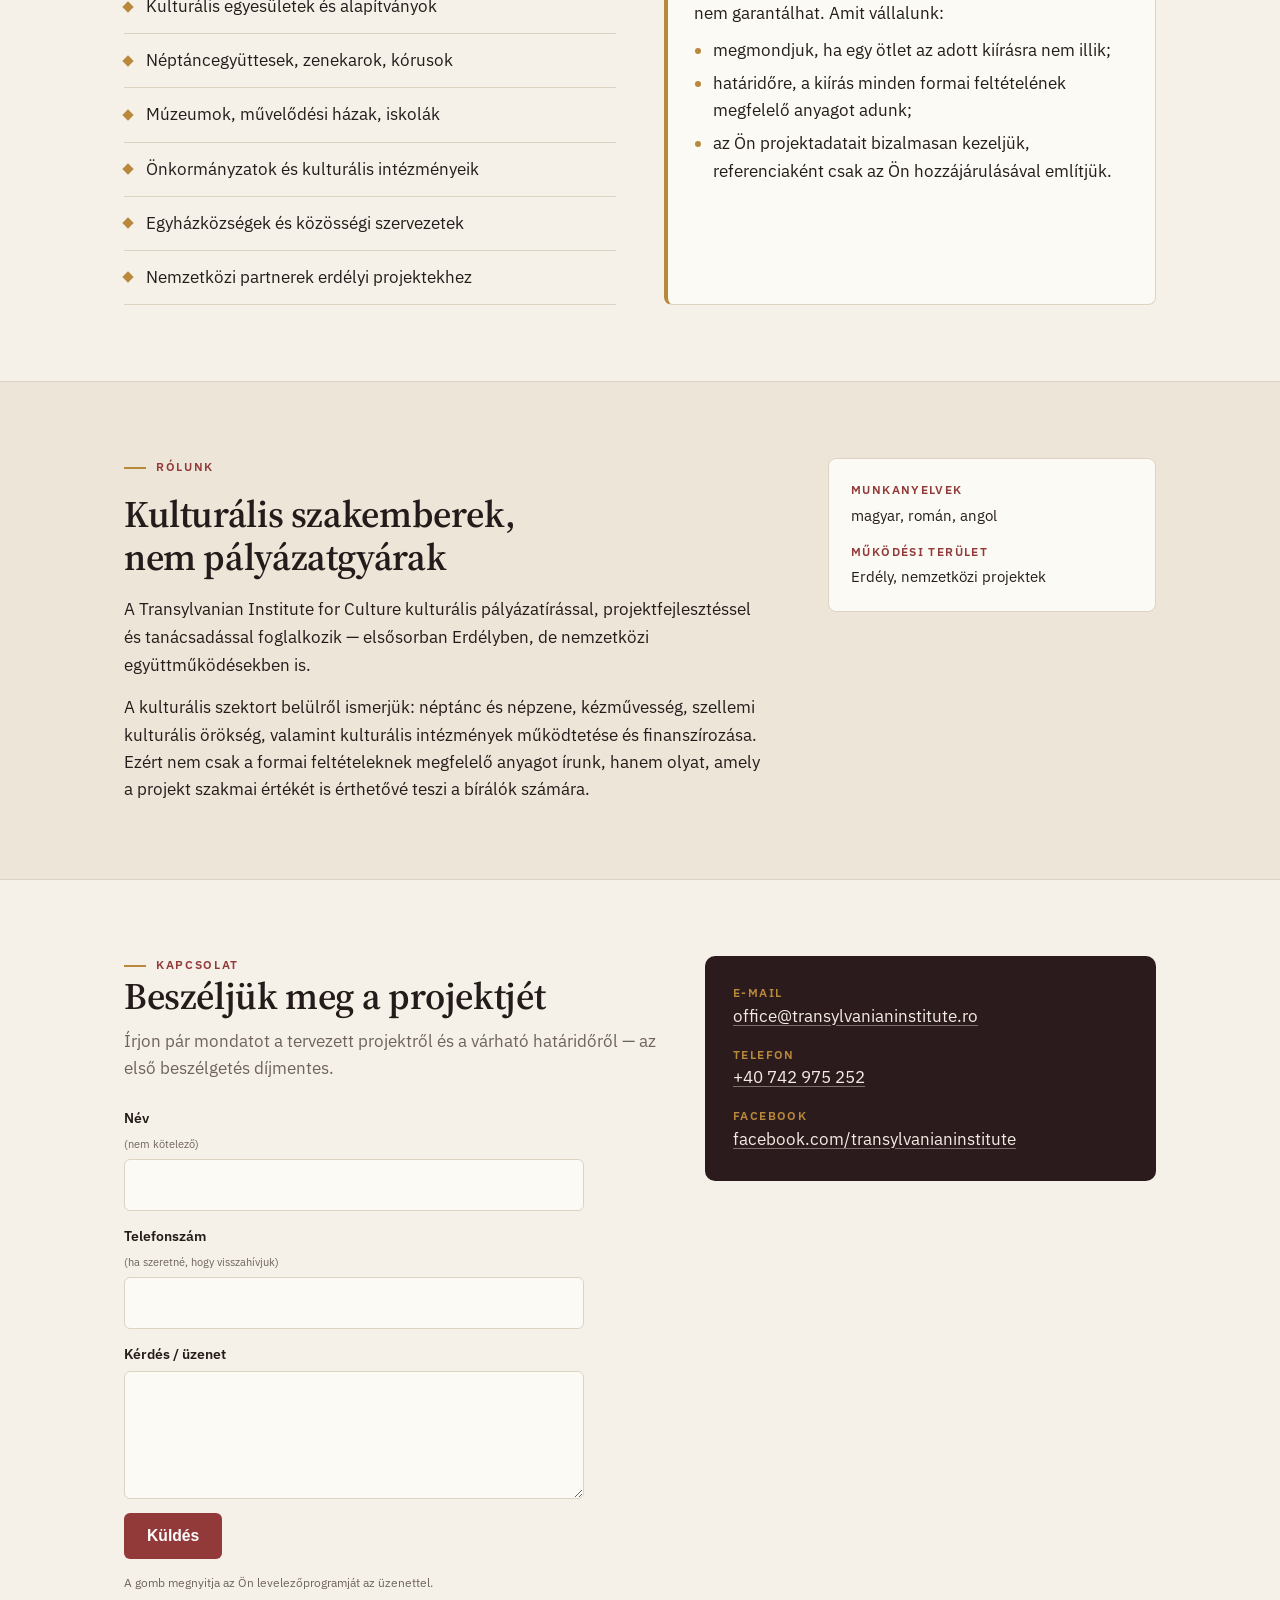
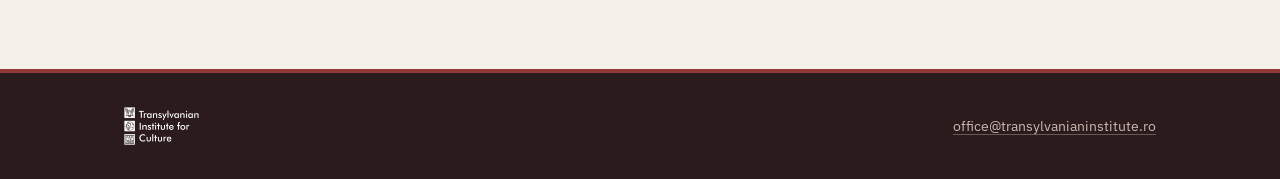
==== commit a43da2a0: "Add files via upload" ====
--- a/index.html
+++ b/index.html
@@ -3,7 +3,7 @@
 <head>
 <meta charset="utf-8">
 <meta name="viewport" content="width=device-width, initial-scale=1, viewport-fit=cover">
-<meta name="theme-color" content="#ffffff">
+<meta name="theme-color" content="#F6F1E8">
 <meta name="description" content="Kulturális pályázatírás, projektfejlesztés és tanácsadás Erdélyben.">
 <meta property="og:title" content="Transylvanian Institute for Culture">
 <meta property="og:description" content="Kulturális pályázatok az ötlettől az elszámolásig.">
@@ -23,137 +23,181 @@
 <link rel="stylesheet" href="https://fonts.googleapis.com/css2?family=IBM+Plex+Sans:wght@400;500;600&family=Source+Serif+4:opsz,wght@8..60,500;8..60,600&display=swap">
 <style>
 :root{
-  --bg:#FFFFFF;
-  --surface:#F7F7F5;
-  --ink:#181A1F;
-  --muted:#666D79;
-  --line:#E6E5E1;
-  --indigo:#1E3A78;
-  --indigo-soft:#EEF1F8;
-  --on-indigo:#F4F6FB;
-  --ochre:#96691E;
-  --gold:#B7802A;
-  --fill-bg:#FBF0DC;
-  --fill-ink:#7A5310;
-  --ok-bg:#E7F5EE;
-  --ok-ink:#1E6B45;
-  --ok-line:#9FD3B8;
+  --paper:#F6F1E8;
+  --paper-2:#EDE6D8;
+  --cream:#FCFAF5;
+  --ink:#241C1B;
+  --muted:#6E635D;
+  --line:#DDD3C3;
+  --brick:#923A39;
+  --brick-deep:#6F2B2B;
+  --brick-soft:#F3E4E1;
+  --wine:#2C1B1D;
+  --wine-2:#3A262A;
+  --on-wine:#F3ECE2;
+  --on-wine-muted:#C9B9B0;
+  --gold:#B8893C;
+  --gold-soft:#F5EAD2;
+  --fill-bg:#F5EAD2;
+  --fill-ink:#6E4E14;
+  --ok-bg:#E6EFE3;
+  --ok-ink:#2F6237;
+  --ok-line:#A9C7A6;
   --serif:"Source Serif 4",Georgia,"Times New Roman",serif;
   --sans:"IBM Plex Sans",system-ui,-apple-system,"Segoe UI",Roboto,sans-serif;
+  --bg:var(--paper);
+  --surface:var(--cream);
+  --indigo:var(--brick);
+  --indigo-soft:var(--brick-soft);
 }
 *{box-sizing:border-box}
-body{background:var(--bg);color:var(--ink);font-family:var(--sans);font-size:17px;line-height:1.6}
-.wrap{max-width:1040px;margin:0 auto;padding-inline:20px}
+body{background:var(--paper);color:var(--ink);font-family:var(--sans);font-size:17px;line-height:1.6;position:relative}
+body::before{content:"";position:fixed;inset:0;pointer-events:none;z-index:9999;opacity:.11;
+  background-image:url("data:image/svg+xml,%3Csvg%20xmlns%3D%22http%3A%2F%2Fwww.w3.org%2F2000%2Fsvg%22%20width%3D%22180%22%20height%3D%22180%22%3E%3Cfilter%20id%3D%22n%22%3E%3CfeTurbulence%20type%3D%22fractalNoise%22%20baseFrequency%3D%220.85%22%20numOctaves%3D%222%22%20stitchTiles%3D%22stitch%22%2F%3E%3CfeColorMatrix%20type%3D%22matrix%22%20values%3D%220%200%200%200%200%20%200%200%200%200%200%20%200%200%200%200%200%20%200%200%200%200.35%200%22%2F%3E%3C%2Ffilter%3E%3Crect%20width%3D%22100%25%22%20height%3D%22100%25%22%20filter%3D%22url(%23n)%22%2F%3E%3C%2Fsvg%3E");
+  background-size:180px 180px}
+.wrap{max-width:1080px;margin:0 auto;padding-inline:24px}
 a{color:inherit}
 a:focus-visible,.btn:focus-visible,.langs button:focus-visible,.nav-toggle:focus-visible{outline:3px solid var(--gold);outline-offset:3px;border-radius:4px}
-h1,h2,h3{font-family:var(--serif);font-weight:600;line-height:1.2;text-wrap:balance;margin:0}
-h2{font-size:clamp(1.5rem,3.2vw,2rem)}
-h3{font-size:1.15rem}
+h1,h2,h3{font-family:var(--serif);font-weight:600;line-height:1.15;text-wrap:balance;margin:0;letter-spacing:-.01em}
+h2{font-size:clamp(1.7rem,3.4vw,2.35rem)}
+h3{font-size:1.18rem}
 p{margin:0}
-.eyebrow{font-size:.76rem;letter-spacing:.11em;text-transform:uppercase;font-weight:600;color:var(--gold)}
+.eyebrow{font-size:.74rem;letter-spacing:.14em;text-transform:uppercase;font-weight:600;color:var(--brick);display:flex;align-items:center;gap:10px}
+.eyebrow::before{content:"";width:22px;height:2px;background:var(--gold);flex:none}
 .fill{background:var(--fill-bg);color:var(--fill-ink);font-size:.85em;padding:.05em .4em;border-radius:3px;font-weight:500;white-space:nowrap}
 .sr-only{position:absolute;width:1px;height:1px;padding:0;margin:-1px;overflow:hidden;clip:rect(0,0,0,0);white-space:nowrap;border:0}
 
-.top{background:var(--bg);border-bottom:1px solid var(--line)}
-nav{position:relative;display:flex;flex-wrap:wrap;align-items:center;justify-content:space-between;gap:10px 20px;padding-block:16px}
+/* ---------- header + hero ---------- */
+.top{background:var(--paper);position:relative;overflow:hidden}
+.top::after{content:"";display:block;height:10px;
+  background-image:url("data:image/svg+xml,%3Csvg%20xmlns%3D%22http%3A%2F%2Fwww.w3.org%2F2000%2Fsvg%22%20width%3D%2220%22%20height%3D%2210%22%20viewBox%3D%220%200%2020%2010%22%3E%3Cpath%20d%3D%22M10%201l4%204-4%204-4-4z%22%20fill%3D%22none%22%20stroke%3D%22%23B8893C%22%20stroke-width%3D%221.1%22%2F%3E%3C%2Fsvg%3E");
+  background-repeat:repeat-x;background-position:center;background-size:20px 10px;opacity:.9}
+nav{position:relative;display:flex;flex-wrap:wrap;align-items:center;justify-content:space-between;gap:10px 20px;padding-block:20px;border-bottom:1px solid var(--line)}
 .brand{display:flex;align-items:center;text-decoration:none}
-.brand-mark{height:52px;width:auto;display:block}
-.footer-mark{height:34px;width:auto;display:block}
+.brand-mark{height:60px;width:auto;display:block}
+.footer-mark{height:38px;width:auto;display:block}
 .nav-toggle{display:none;background:none;border:1px solid var(--line);border-radius:7px;padding:9px 11px;cursor:pointer;line-height:0}
 .nav-toggle span{display:block;width:19px;height:2px;background:var(--ink);border-radius:1px}
 .nav-toggle span+span{margin-top:4px}
-.navright{display:flex;flex-wrap:wrap;align-items:center;gap:14px 24px}
-.links{display:flex;flex-wrap:wrap;gap:6px 22px;font-size:.95rem}
-.links a{text-decoration:none;color:var(--ink);opacity:.82}
-.links a:hover{opacity:1;text-decoration:underline;text-underline-offset:4px}
-.langs{display:flex;gap:4px;background:var(--surface);border:1px solid var(--line);border-radius:999px;padding:3px}
-.langs button{font:inherit;font-size:.8rem;font-weight:600;letter-spacing:.04em;color:var(--muted);background:none;border:0;border-radius:999px;padding:5px 11px;cursor:pointer}
+.navright{display:flex;flex-wrap:wrap;align-items:center;gap:14px 26px}
+.links{display:flex;flex-wrap:wrap;gap:6px 24px;font-size:.96rem}
+.links a{text-decoration:none;color:var(--ink);opacity:.85;padding-block:4px;border-bottom:2px solid transparent}
+.links a:hover{opacity:1;border-bottom-color:var(--gold)}
+.langs{display:flex;gap:3px;background:var(--cream);border:1px solid var(--line);border-radius:999px;padding:3px}
+.langs button{font:inherit;font-size:.78rem;font-weight:600;letter-spacing:.06em;color:var(--muted);background:none;border:0;border-radius:999px;padding:5px 11px;cursor:pointer}
 .langs button:hover{color:var(--ink)}
-.langs button[aria-pressed="true"]{background:var(--indigo);color:#fff}
-
-.hero{padding-block:44px 60px;max-width:700px}
-.hero h1{font-size:clamp(1.9rem,5vw,2.9rem);margin-block:14px 18px;color:var(--ink)}
-.hero p{font-size:1.08rem;color:var(--muted);max-width:60ch}
-.cta{display:flex;flex-wrap:wrap;gap:12px;margin-top:28px}
-
-.btn{display:inline-block;padding:12px 20px;border-radius:6px;font-weight:600;text-decoration:none;font-size:.98rem;border:1px solid transparent;cursor:pointer}
-.btn-main{background:var(--indigo);color:#fff}
-.btn-main:hover{background:#16295C}
-.btn-ghost{border:1px solid var(--line);color:var(--ink);background:transparent}
-.btn-ghost:hover{border-color:var(--indigo);color:var(--indigo)}
-
-section{padding-block:64px}
+.langs button[aria-pressed="true"]{background:var(--brick);color:#fff}
+
+.hero{position:relative;padding-block:72px 84px;max-width:720px}
+.hero h1{font-size:clamp(2.2rem,5.4vw,3.6rem);margin-block:18px 22px;color:var(--ink);line-height:1.08}
+.hero p{font-size:1.14rem;color:var(--muted);max-width:56ch}
+.cta{display:flex;flex-wrap:wrap;gap:12px;margin-top:34px}
+.top .wrap{position:relative}
+.top .wrap::after{content:"";position:absolute;right:0;top:120px;bottom:28px;width:230px;pointer-events:none;
+  background-image:url("[data-uri]");
+  background-repeat:no-repeat;background-size:contain;background-position:right center;opacity:.06}
+
+.btn{display:inline-block;padding:13px 22px;border-radius:6px;font-weight:600;text-decoration:none;font-size:.98rem;border:1px solid transparent;cursor:pointer;transition:background .15s,color .15s,border-color .15s,transform .15s}
+.btn-main{background:var(--brick);color:#fff}
+.btn-main:hover{background:var(--brick-deep)}
+.btn-ghost{border:1px solid var(--ink);color:var(--ink);background:transparent}
+.btn-ghost:hover{border-color:var(--brick);color:var(--brick)}
+
+/* ---------- sections ---------- */
+section{padding-block:76px}
 section + section{border-top:1px solid var(--line)}
-.head{display:grid;gap:10px;margin-bottom:34px;max-width:62ch}
-.head p{color:var(--muted)}
-
-.services{display:grid;grid-template-columns:repeat(2,minmax(0,1fr));gap:18px}
-.svc{background:var(--surface);border:1px solid var(--line);border-radius:8px;padding:24px;display:grid;gap:10px;align-content:start}
+main>section:nth-of-type(2),main>section:nth-of-type(5){background:var(--paper-2)}
+.head{display:grid;gap:12px;margin-bottom:38px;max-width:62ch}
+.head p{color:var(--muted);font-size:1.04rem}
+
+.services{display:grid;grid-template-columns:repeat(2,minmax(0,1fr));gap:20px}
+.svc{background:var(--cream);border:1px solid var(--line);border-top:3px solid var(--brick);border-radius:8px;padding:28px;display:grid;gap:12px;align-content:start;
+  box-shadow:0 1px 0 rgba(36,28,27,.03);transition:transform .18s,box-shadow .18s}
+.svc:hover{transform:translateY(-2px);box-shadow:0 10px 26px -14px rgba(36,28,27,.35)}
+.svc h3{color:var(--brick-deep)}
 .svc p{color:var(--muted)}
 .svc ul{margin:4px 0 0;padding-left:1.1em;color:var(--ink);font-size:.95rem}
-.svc li+li{margin-top:3px}
-
-.steps{list-style:none;margin:0;padding:0;display:grid;grid-template-columns:repeat(5,minmax(0,1fr));gap:18px;counter-reset:s}
-.steps li{counter-increment:s;display:grid;gap:8px;align-content:start;border-top:3px solid var(--indigo);padding-top:14px}
-.steps li::before{content:counter(s);font-family:var(--serif);font-weight:600;font-size:1.4rem;color:var(--indigo)}
-.steps h3{font-size:1.02rem}
-.steps p{color:var(--muted);font-size:.92rem}
-
-.calls{display:grid;gap:12px}
-.call{background:var(--surface);border:1px solid var(--line);border-radius:8px;padding:18px 20px;
+.svc li+li{margin-top:4px}
+.svc li::marker{color:var(--gold)}
+
+/* dark process band */
+main>section:nth-of-type(3){background:var(--wine);color:var(--on-wine);border-top:0;
+  background-image:radial-gradient(ellipse at top left,rgba(184,137,60,.14),transparent 55%)}
+main>section:nth-of-type(3) + section{border-top:0}
+main>section:nth-of-type(3) .eyebrow{color:var(--gold)}
+main>section:nth-of-type(3) h2{color:var(--on-wine)}
+.steps{list-style:none;margin:0;padding:0;display:grid;grid-template-columns:repeat(5,minmax(0,1fr));gap:22px;counter-reset:s}
+.steps li{counter-increment:s;display:grid;gap:8px;align-content:start;border-top:1px solid rgba(243,236,226,.25);padding-top:18px}
+.steps li::before{content:counter(s,decimal-leading-zero);font-family:var(--serif);font-weight:600;font-size:1.6rem;color:var(--gold);line-height:1}
+.steps h3{font-size:1.06rem;color:var(--on-wine)}
+.steps p{color:var(--on-wine-muted);font-size:.93rem}
+
+.calls{display:grid;gap:14px}
+.call{background:var(--cream);border:1px solid var(--line);border-radius:8px;padding:20px 22px;
   display:grid;grid-template-columns:minmax(0,1fr) auto;gap:6px 18px;align-items:start}
-.call h3{font-size:1.03rem;grid-column:1}
+.call h3{font-size:1.06rem;grid-column:1;color:var(--brick-deep)}
 .call .meta{grid-column:1;color:var(--muted);font-size:.92rem}
 .call .when{grid-column:1;font-size:.92rem;font-variant-numeric:tabular-nums}
 .call .src{grid-column:1;font-size:.85rem;margin-top:2px}
-.call .src a{color:var(--indigo);text-decoration:underline;text-underline-offset:3px}
-.pill{grid-column:2;grid-row:1;justify-self:end;font-size:.7rem;font-weight:600;letter-spacing:.06em;
+.call .src a{color:var(--brick);text-decoration:underline;text-underline-offset:3px}
+.pill{grid-column:2;grid-row:1;justify-self:end;font-size:.7rem;font-weight:600;letter-spacing:.08em;
   text-transform:uppercase;padding:4px 10px;border-radius:999px;border:1px solid;white-space:nowrap}
 .pill-open{color:var(--ok-ink);border-color:var(--ok-line);background:var(--ok-bg)}
-.pill-soon{color:var(--fill-ink);border-color:var(--fill-ink);background:var(--fill-bg)}
+.pill-soon{color:var(--fill-ink);border-color:#D9C08C;background:var(--fill-bg)}
 .pill-closed{color:var(--muted);border-color:var(--line);background:transparent}
-.group{margin-top:26px;background:var(--indigo-soft);border:1px solid var(--line);color:var(--ink);border-radius:10px;padding:26px;
-  display:grid;gap:10px;justify-items:start}
-.group h3{font-size:1.2rem}
-.group p{color:var(--muted);max-width:58ch}
-
-.split{display:grid;grid-template-columns:minmax(0,1fr) minmax(0,1fr);gap:44px}
+.group{margin-top:30px;background:var(--brick);color:var(--on-wine);border:0;border-radius:10px;padding:30px;
+  display:grid;gap:10px;justify-items:start;position:relative;overflow:hidden}
+.group::after{content:"";position:absolute;right:-40px;top:-40px;width:220px;height:220px;border-radius:50%;background:rgba(255,255,255,.06);pointer-events:none}
+.group .eyebrow{color:var(--gold-soft)}
+.group .eyebrow::before{background:var(--gold-soft)}
+.group h3{font-size:1.3rem;color:#fff}
+.group p{color:rgba(255,255,255,.82);max-width:58ch}
+.group .btn-main{background:var(--cream);color:var(--brick-deep)}
+.group .btn-main:hover{background:#fff}
+
+.split{display:grid;grid-template-columns:minmax(0,1fr) minmax(0,1fr);gap:48px}
 .who{margin:0;padding:0;list-style:none;display:grid;gap:0}
-.who li{padding-block:12px;border-bottom:1px solid var(--line)}
+.who li{padding-block:13px 13px;border-bottom:1px solid var(--line);padding-left:22px;position:relative}
+.who li::before{content:"";position:absolute;left:0;top:calc(50% - 4px);width:8px;height:8px;background:var(--gold);transform:rotate(45deg)}
 .who li:first-child{border-top:1px solid var(--line)}
-.note{background:var(--indigo-soft);border-radius:8px;padding:24px;display:grid;gap:10px;align-content:start}
+.note{background:var(--cream);border:1px solid var(--line);border-left:4px solid var(--gold);border-radius:8px;padding:26px;display:grid;gap:10px;align-content:start}
 .note ul{margin:0;padding-left:1.1em;color:var(--ink)}
 .note li+li{margin-top:6px}
-
-.about{display:grid;grid-template-columns:minmax(0,2fr) minmax(0,1fr);gap:44px;align-items:start}
+.note li::marker{color:var(--gold)}
+
+.about{display:grid;grid-template-columns:minmax(0,2fr) minmax(0,1fr);gap:48px;align-items:start}
 .about .text{display:grid;gap:16px;max-width:64ch}
 .about .text p{color:var(--ink)}
-.facts{display:grid;gap:14px;font-size:.95rem;margin:0}
-.facts div{display:grid;gap:2px}
-.facts dt{font-size:.74rem;letter-spacing:.1em;text-transform:uppercase;color:var(--muted);font-weight:600}
+.about .text p:first-of-type{font-size:1.08rem}
+.facts{display:grid;gap:16px;font-size:.95rem;margin:0;background:var(--cream);border:1px solid var(--line);border-radius:8px;padding:22px}
+.facts div{display:grid;gap:3px}
+.facts dt{font-size:.72rem;letter-spacing:.12em;text-transform:uppercase;color:var(--brick);font-weight:600}
 .facts dd{margin:0}
 
-.contact{display:grid;grid-template-columns:minmax(0,1.2fr) minmax(0,1fr);gap:36px}
-.contact-info{margin:0;display:grid;gap:14px;align-content:start;background:var(--surface);border:1px solid var(--line);border-radius:10px;padding:24px}
-.contact-info dt{font-size:.74rem;letter-spacing:.1em;text-transform:uppercase;color:var(--muted);font-weight:600}
+.contact{display:grid;grid-template-columns:minmax(0,1.2fr) minmax(0,1fr);gap:40px}
+.contact-info{margin:0;display:grid;gap:16px;align-content:start;align-self:start;background:var(--wine);color:var(--on-wine);border-radius:10px;padding:28px}
+.contact-info dt{font-size:.72rem;letter-spacing:.12em;text-transform:uppercase;color:var(--gold);font-weight:600}
 .contact-info dd{margin:0}
-.contact-info a{text-decoration:underline;text-underline-offset:3px}
-
-.qform{display:grid;gap:14px;max-width:440px;margin-top:22px}
+.contact-info a{text-decoration:underline;text-underline-offset:3px;text-decoration-color:rgba(243,236,226,.4)}
+.contact-info a:hover{text-decoration-color:var(--gold)}
+
+.qform{display:grid;gap:14px;max-width:460px;margin-top:24px}
 .qform label{display:grid;gap:6px;font-size:.86rem;font-weight:600}
 .qform label small{font-weight:400;color:var(--muted)}
-.qform input,.qform textarea{font:inherit;font-size:1rem;padding:11px 12px;border:1px solid var(--line);border-radius:6px;background:#fff;color:var(--ink);resize:vertical;width:100%}
-.qform input:focus,.qform textarea:focus{outline:2px solid var(--indigo);outline-offset:1px;border-color:var(--indigo)}
+.qform input,.qform textarea{font:inherit;font-size:1rem;padding:12px 13px;border:1px solid var(--line);border-radius:6px;background:var(--cream);color:var(--ink);resize:vertical;width:100%}
+.qform input:focus,.qform textarea:focus{outline:2px solid var(--brick);outline-offset:1px;border-color:var(--brick)}
 .qform button{justify-self:start}
 .qform-note{font-size:.78rem;color:var(--muted);margin:0}
 
-footer{padding-block:28px;border-top:1px solid var(--line)}
+footer{padding-block:34px;background:var(--wine);color:var(--on-wine-muted);border-top:4px solid var(--brick)}
 .footer-row{display:flex;flex-wrap:wrap;align-items:center;justify-content:space-between;gap:12px 24px}
-.footer-row a{color:var(--muted);font-size:.9rem;text-decoration:underline;text-underline-offset:3px}
+.footer-row a{color:var(--on-wine-muted);font-size:.9rem;text-decoration:underline;text-underline-offset:3px;text-decoration-color:rgba(201,185,176,.4)}
+.footer-row a:hover{color:var(--on-wine)}
 
 @media (max-width:860px){
   .steps{grid-template-columns:repeat(2,minmax(0,1fr))}
   .split,.about,.contact{grid-template-columns:1fr}
+  .top .wrap::after{width:150px;opacity:.045}
 }
 @media (max-width:680px){
   .nav-toggle{display:inline-flex;flex-direction:column;align-items:center;justify-content:center}
@@ -163,12 +207,13 @@
 }
 @media (max-width:600px){
   .services,.steps{grid-template-columns:1fr}
-  section{padding-block:48px}
-  .hero{padding-block:32px 44px}
-  .brand-mark{height:44px}
+  section{padding-block:52px}
+  .hero{padding-block:40px 52px}
+  .brand-mark{height:48px}
+  .top .wrap::after{display:none}
 }
 html{scroll-behavior:smooth}
-@media (prefers-reduced-motion:reduce){html{scroll-behavior:auto}}
+@media (prefers-reduced-motion:reduce){html{scroll-behavior:auto}.svc,.btn{transition:none}}
 </style>
 </head>
 <body>
@@ -179,7 +224,7 @@
 <header class="top">
   <div class="wrap">
     <nav aria-label="Fő navigáció">
-      <a class="brand" href="#" aria-label="Transylvanian Institute for Culture – kezdőlap"><img class="brand-mark" src="[data-uri]" alt="Transylvanian Institute for Culture"></a>
+      <a class="brand" href="#" aria-label="Transylvanian Institute for Culture – kezdőlap"><img class="brand-mark" src="[data-uri]" alt="Transylvanian Institute for Culture"></a>
       <button type="button" class="nav-toggle" aria-expanded="false"><span></span><span></span><span></span><span class="sr-only">Menü</span></button>
       <div class="navright">
         <div class="links">
@@ -336,7 +381,6 @@
       <dl class="facts">
         <div><dt>Munkanyelvek</dt><dd>magyar, román, angol</dd></div>
         <div><dt>Működési terület</dt><dd>Erdély, nemzetközi projektek</dd></div>
-        <div><dt>Szakterület</dt><dd>hagyományos tánc és zene, szellemi kulturális örökség, kézművesség</dd></div>
       </dl>
     </div>
   </section>
@@ -350,6 +394,7 @@
           <p style="color:var(--muted);margin-top:10px">Írjon pár mondatot a tervezett projektről és a várható határidőről — az első beszélgetés díjmentes.</p>
           <form class="qform" data-mailto="office@transylvanianinstitute.ro" data-subject="Megkeresés a weboldalról">
             <label>Név <small>(nem kötelező)</small><input type="text" name="name" autocomplete="name"></label>
+            <label>Telefonszám <small>(ha szeretné, hogy visszahívjuk)</small><input type="tel" name="phone" autocomplete="tel" inputmode="tel"></label>
             <label>Kérdés / üzenet<textarea name="message" rows="4" required></textarea></label>
             <button class="btn btn-main" type="submit">Küldés</button>
             <p class="qform-note">A gomb megnyitja az Ön levelezőprogramját az üzenettel.</p>
@@ -367,7 +412,7 @@
 
 <footer>
   <div class="wrap footer-row">
-    <img class="footer-mark" src="[data-uri]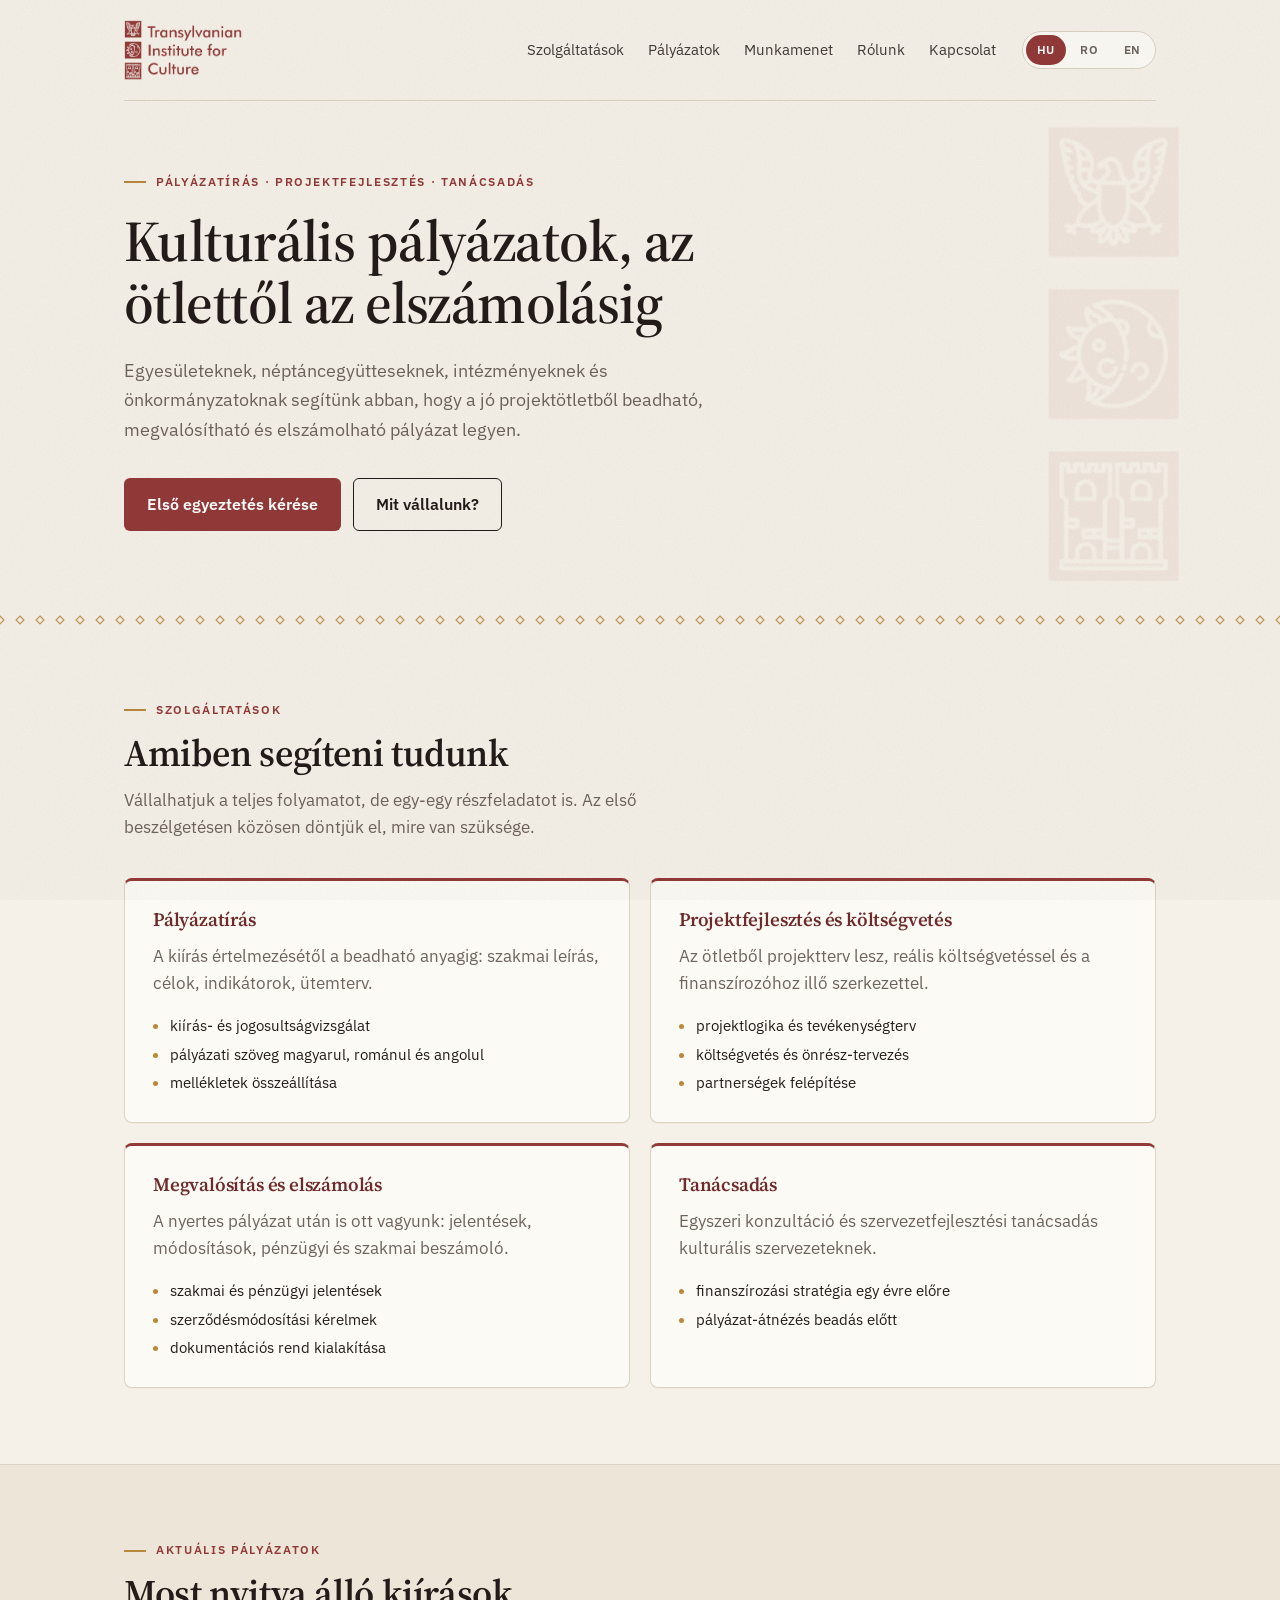
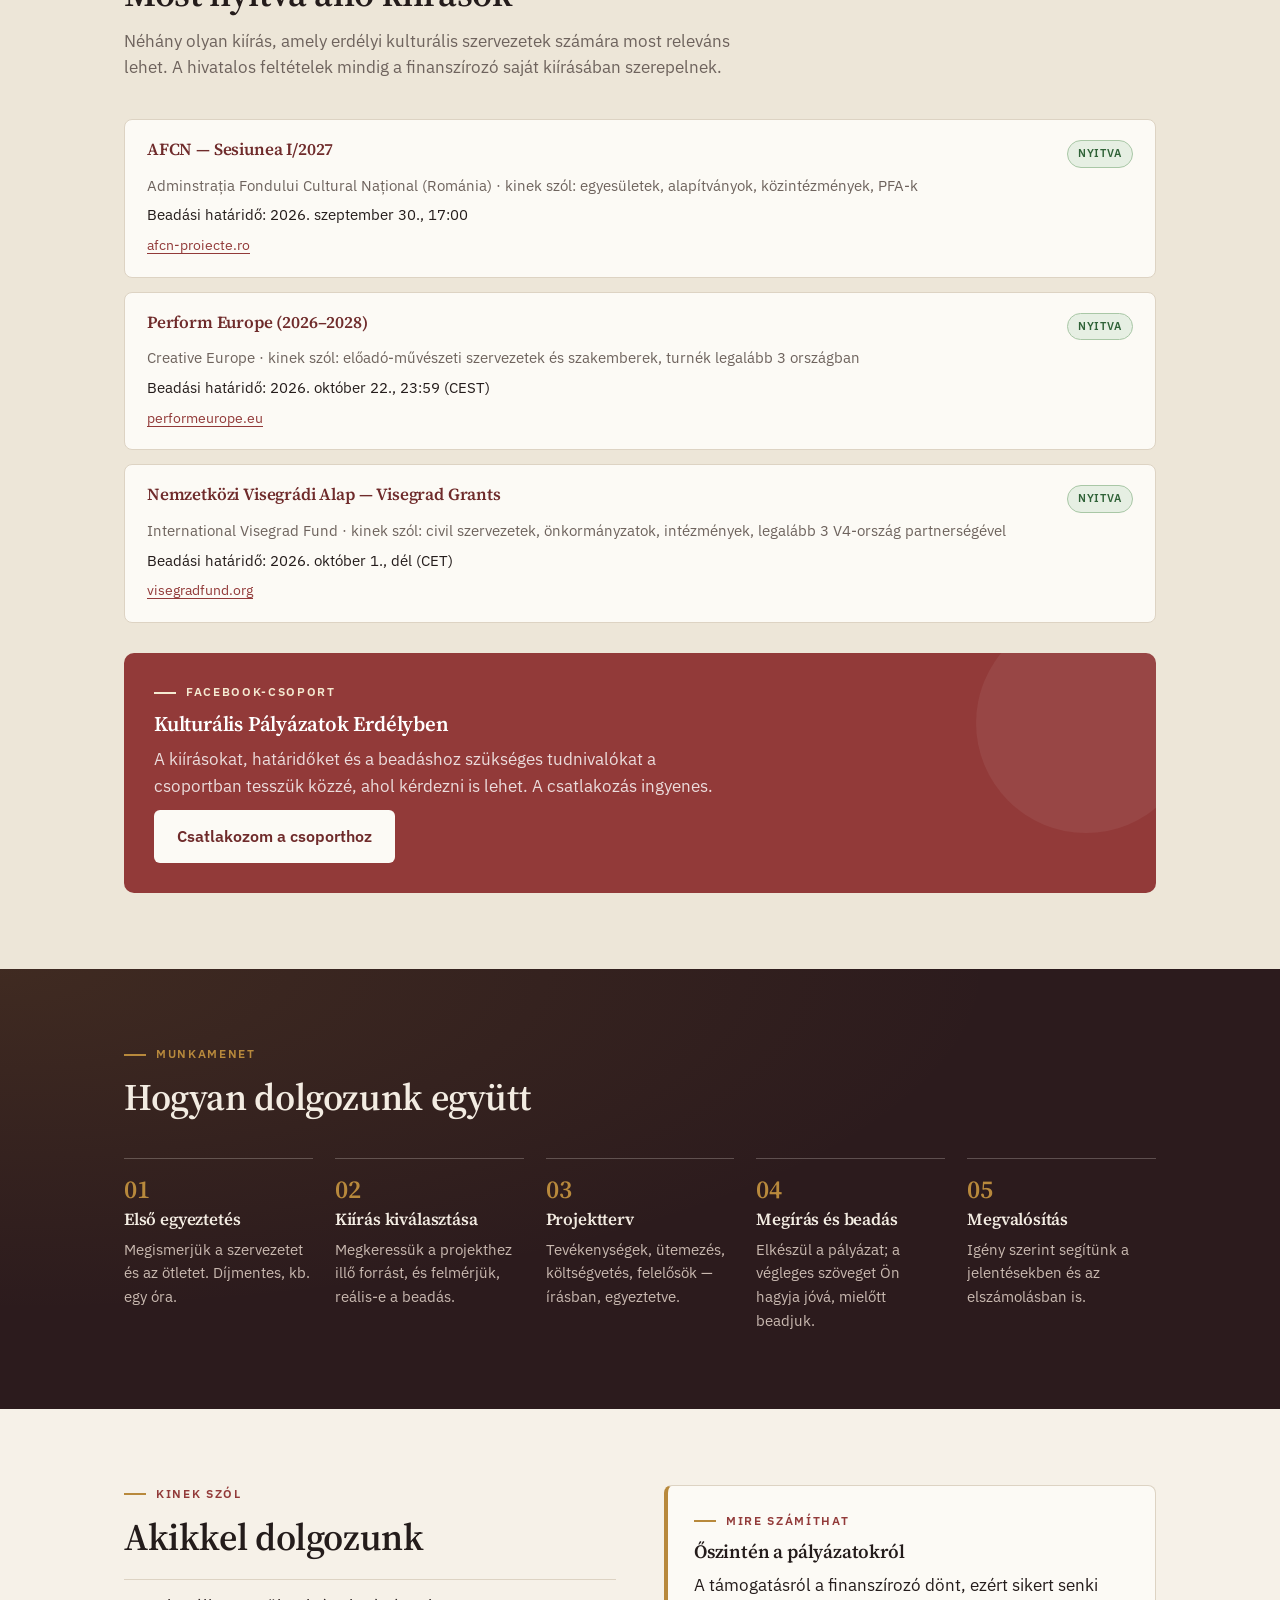
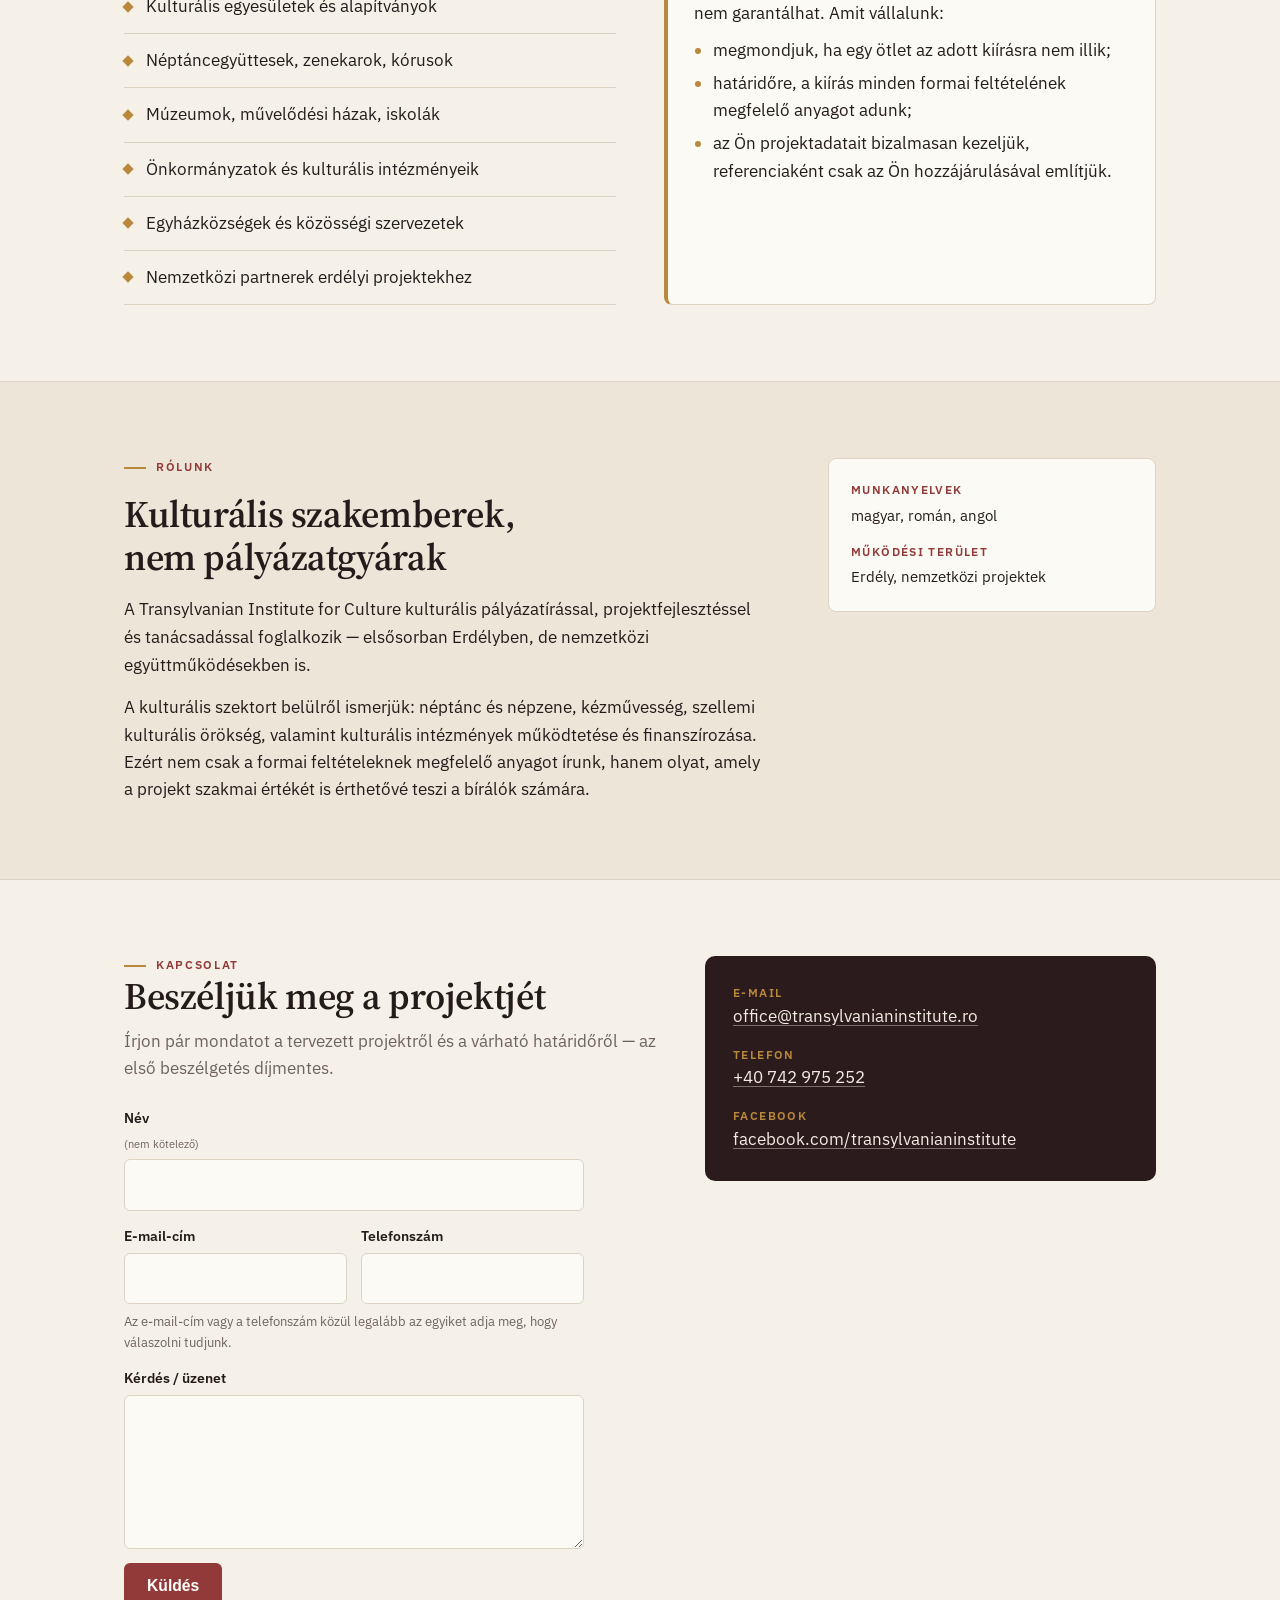
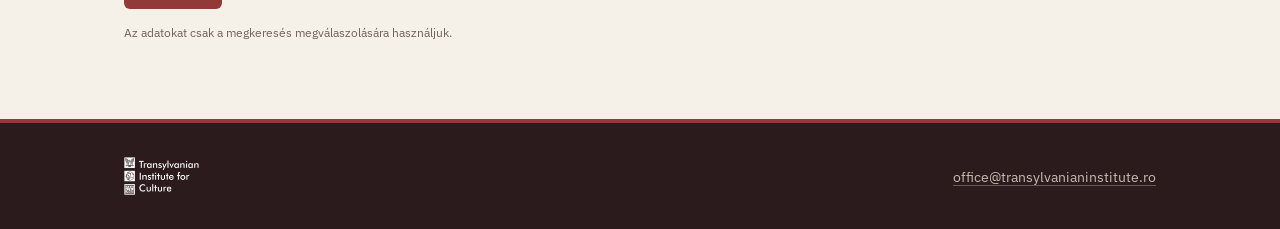
==== commit 762cea31: "Add files via upload" ====
--- a/index.html
+++ b/index.html
@@ -188,6 +188,16 @@
 .qform input:focus,.qform textarea:focus{outline:2px solid var(--brick);outline-offset:1px;border-color:var(--brick)}
 .qform button{justify-self:start}
 .qform-note{font-size:.78rem;color:var(--muted);margin:0}
+.qform-pair{display:grid;grid-template-columns:1fr 1fr;gap:14px}
+.qform-hint{font-size:.8rem;color:var(--muted);margin:-6px 0 0}
+.qform-hint.warn{color:var(--brick);font-weight:600}
+.qform .hp{position:absolute!important;left:-9999px;width:1px;height:1px;overflow:hidden}
+.qform-status{margin:0;padding:12px 14px;border-radius:6px;font-size:.92rem}
+.qform-status.ok{background:var(--ok-bg);color:var(--ok-ink);border:1px solid var(--ok-line)}
+.qform-status.err{background:var(--brick-soft);color:var(--brick-deep);border:1px solid #E3C2BE}
+.qform button[disabled]{opacity:.6;cursor:wait}
+@media (max-width:600px){.qform-pair{grid-template-columns:1fr}}
+
 
 footer{padding-block:34px;background:var(--wine);color:var(--on-wine-muted);border-top:4px solid var(--brick)}
 .footer-row{display:flex;flex-wrap:wrap;align-items:center;justify-content:space-between;gap:12px 24px}
@@ -392,12 +402,18 @@
           <div class="eyebrow">Kapcsolat</div>
           <h2>Beszéljük meg a projektjét</h2>
           <p style="color:var(--muted);margin-top:10px">Írjon pár mondatot a tervezett projektről és a várható határidőről — az első beszélgetés díjmentes.</p>
-          <form class="qform" data-mailto="office@transylvanianinstitute.ro" data-subject="Megkeresés a weboldalról">
-            <label>Név <small>(nem kötelező)</small><input type="text" name="name" autocomplete="name"></label>
-            <label>Telefonszám <small>(ha szeretné, hogy visszahívjuk)</small><input type="tel" name="phone" autocomplete="tel" inputmode="tel"></label>
-            <label>Kérdés / üzenet<textarea name="message" rows="4" required></textarea></label>
+          <form class="qform" action="contact.php" method="post" data-lang-code="hu" data-subject="Megkeresés a weboldalról" data-ok="Köszönjük, megkaptuk az üzenetét. Hamarosan jelentkezünk." data-err="Az üzenetet most nem sikerült elküldeni. Kérjük, írjon közvetlenül az office@transylvanianinstitute.ro címre." data-either="Az e-mail-cím vagy a telefonszám közül legalább az egyiket adja meg, hogy válaszolni tudjunk." data-sending="Küldés…" novalidate>
+            <label>Név <small>(nem kötelező)</small><input type="text" name="name" autocomplete="name" maxlength="120"></label>
+            <div class="qform-pair">
+              <label>E-mail-cím<input type="email" name="email" autocomplete="email" maxlength="160"></label>
+              <label>Telefonszám<input type="tel" name="phone" autocomplete="tel" inputmode="tel" maxlength="40"></label>
+            </div>
+            <p class="qform-hint">Az e-mail-cím vagy a telefonszám közül legalább az egyiket adja meg, hogy válaszolni tudjunk.</p>
+            <label>Kérdés / üzenet<textarea name="message" rows="5" required maxlength="5000"></textarea></label>
+            <label class="hp" aria-hidden="true">Website<input type="text" name="website" tabindex="-1" autocomplete="off"></label>
             <button class="btn btn-main" type="submit">Küldés</button>
-            <p class="qform-note">A gomb megnyitja az Ön levelezőprogramját az üzenettel.</p>
+            <p class="qform-status" role="status" aria-live="polite" hidden></p>
+            <p class="qform-note">Az adatokat csak a megkeresés megválaszolására használjuk.</p>
           </form>
         </div>
         <dl class="contact-info">
@@ -591,12 +607,18 @@
           <div class="eyebrow">Contact</div>
           <h2>Să discutăm despre proiectul dumneavoastră</h2>
           <p style="color:var(--muted);margin-top:10px">Scrieți câteva rânduri despre proiect și despre termenul avut în vedere — prima discuție este gratuită.</p>
-          <form class="qform" data-mailto="office@transylvanianinstitute.ro" data-subject="Solicitare de pe site">
-            <label>Nume <small>(opțional)</small><input type="text" name="name" autocomplete="name"></label>
-            <label>Telefon <small>(dacă doriți să vă sunăm înapoi)</small><input type="tel" name="phone" autocomplete="tel" inputmode="tel"></label>
-            <label>Întrebare / mesaj<textarea name="message" rows="4" required></textarea></label>
+          <form class="qform" action="contact.php" method="post" data-lang-code="ro" data-subject="Solicitare de pe site" data-ok="Vă mulțumim, am primit mesajul. Revenim în curând." data-err="Mesajul nu a putut fi trimis acum. Vă rugăm să ne scrieți direct la office@transylvanianinstitute.ro." data-either="Completați cel puțin adresa de e-mail sau numărul de telefon, ca să vă putem răspunde." data-sending="Se trimite…" novalidate>
+            <label>Nume <small>(opțional)</small><input type="text" name="name" autocomplete="name" maxlength="120"></label>
+            <div class="qform-pair">
+              <label>Adresă de e-mail<input type="email" name="email" autocomplete="email" maxlength="160"></label>
+              <label>Telefon<input type="tel" name="phone" autocomplete="tel" inputmode="tel" maxlength="40"></label>
+            </div>
+            <p class="qform-hint">Completați cel puțin adresa de e-mail sau numărul de telefon, ca să vă putem răspunde.</p>
+            <label>Întrebare / mesaj<textarea name="message" rows="5" required maxlength="5000"></textarea></label>
+            <label class="hp" aria-hidden="true">Website<input type="text" name="website" tabindex="-1" autocomplete="off"></label>
             <button class="btn btn-main" type="submit">Trimite</button>
-            <p class="qform-note">Butonul deschide programul dumneavoastră de e-mail, cu mesajul precompletat.</p>
+            <p class="qform-status" role="status" aria-live="polite" hidden></p>
+            <p class="qform-note">Datele sunt folosite doar pentru a răspunde solicitării dumneavoastră.</p>
           </form>
         </div>
         <dl class="contact-info">
@@ -784,12 +806,18 @@
           <div class="eyebrow">Contact</div>
           <h2>Let's talk about your project</h2>
           <p style="color:var(--muted);margin-top:10px">Write a few lines about the project and your deadline — the first conversation is free.</p>
-          <form class="qform" data-mailto="office@transylvanianinstitute.ro" data-subject="Enquiry from the website">
-            <label>Name <small>(optional)</small><input type="text" name="name" autocomplete="name"></label>
-            <label>Phone <small>(if you would like us to call you back)</small><input type="tel" name="phone" autocomplete="tel" inputmode="tel"></label>
-            <label>Question / message<textarea name="message" rows="4" required></textarea></label>
+          <form class="qform" action="contact.php" method="post" data-lang-code="en" data-subject="Enquiry from the website" data-ok="Thank you, we have received your message and will be in touch soon." data-err="Your message could not be sent right now. Please write to us directly at office@transylvanianinstitute.ro." data-either="Please give at least your email address or phone number so we can reply." data-sending="Sending…" novalidate>
+            <label>Name <small>(optional)</small><input type="text" name="name" autocomplete="name" maxlength="120"></label>
+            <div class="qform-pair">
+              <label>Email address<input type="email" name="email" autocomplete="email" maxlength="160"></label>
+              <label>Phone<input type="tel" name="phone" autocomplete="tel" inputmode="tel" maxlength="40"></label>
+            </div>
+            <p class="qform-hint">Please give at least your email address or phone number so we can reply.</p>
+            <label>Question / message<textarea name="message" rows="5" required maxlength="5000"></textarea></label>
+            <label class="hp" aria-hidden="true">Website<input type="text" name="website" tabindex="-1" autocomplete="off"></label>
             <button class="btn btn-main" type="submit">Send</button>
-            <p class="qform-note">This opens your own email app with the message filled in.</p>
+            <p class="qform-status" role="status" aria-live="polite" hidden></p>
+            <p class="qform-note">We use your details only to reply to your enquiry.</p>
           </form>
         </div>
         <dl class="contact-info">
@@ -850,19 +878,32 @@
     var form = ev.target.closest(".qform");
     if (!form) return;
     ev.preventDefault();
-    var to = form.getAttribute("data-mailto");
-    var subjectBase = form.getAttribute("data-subject") || "";
-    var nameField = form.querySelector('[name="name"]');
-    var phoneField = form.querySelector('[name="phone"]');
-    var phoneVal = phoneField ? phoneField.value.trim() : "";
-    var msgField = form.querySelector('[name="message"]');
-    var nameVal = nameField ? nameField.value.trim() : "";
-    var msgVal = msgField ? msgField.value.trim() : "";
-    var subject = subjectBase + (nameVal ? " – " + nameVal : "");
-    var sig = (nameVal ? "\n\n— " + nameVal : "") + (phoneVal ? (nameVal ? "\n" : "\n\n") + "Tel: " + phoneVal : "");
-    var body = msgVal + sig;
-    var url = "mailto:" + to + "?subject=" + encodeURIComponent(subject) + "&body=" + encodeURIComponent(body);
-    window.location.href = url;
+    var val = function(n){ var el = form.querySelector('[name="' + n + '"]'); return el ? el.value.trim() : ""; };
+    var hint = form.querySelector(".qform-hint");
+    var status = form.querySelector(".qform-status");
+    var btn = form.querySelector('button[type="submit"]');
+    var msgEl = form.querySelector('[name="message"]');
+    if (!val("message")) { msgEl.focus(); msgEl.reportValidity && msgEl.reportValidity(); return; }
+    if (!val("email") && !val("phone")) {
+      if (hint) hint.classList.add("warn");
+      form.querySelector('[name="email"]').focus();
+      return;
+    }
+    if (hint) hint.classList.remove("warn");
+    var show = function(kind, text){ status.hidden = false; status.className = "qform-status " + kind; status.textContent = text; };
+    var label = btn.textContent;
+    btn.disabled = true; btn.textContent = form.getAttribute("data-sending") || label;
+    var data = new FormData(form);
+    data.append("lang", form.getAttribute("data-lang-code") || "");
+    data.append("subject", form.getAttribute("data-subject") || "");
+    fetch(form.getAttribute("action"), { method: "POST", body: data, headers: { "Accept": "application/json" } })
+      .then(function(r){ return r.json().catch(function(){ return { ok: false }; }); })
+      .then(function(j){
+        if (j && j.ok) { form.reset(); show("ok", form.getAttribute("data-ok")); }
+        else { show("err", form.getAttribute("data-err")); }
+      })
+      .catch(function(){ show("err", form.getAttribute("data-err")); })
+      .then(function(){ btn.disabled = false; btn.textContent = label; });
   });
   var saved = null;
   try { saved = localStorage.getItem("tic-lang"); } catch (e) {}
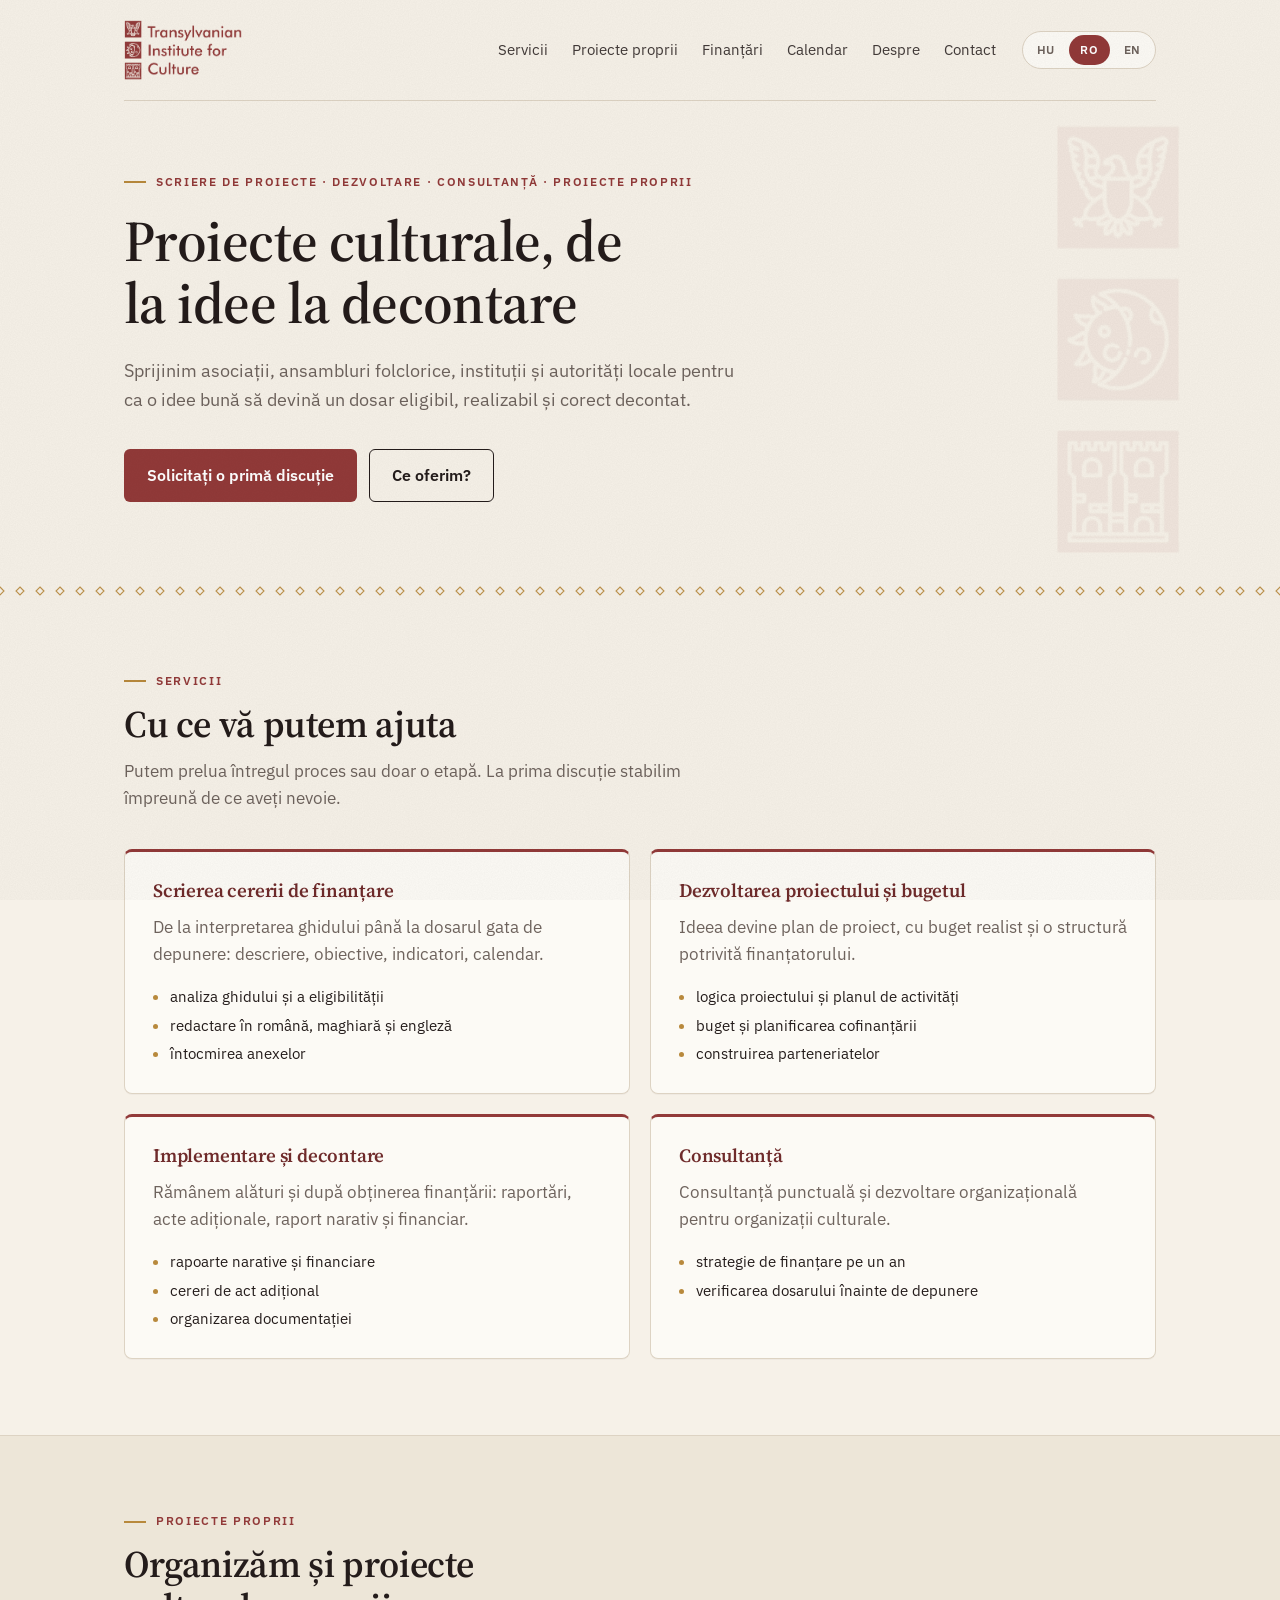
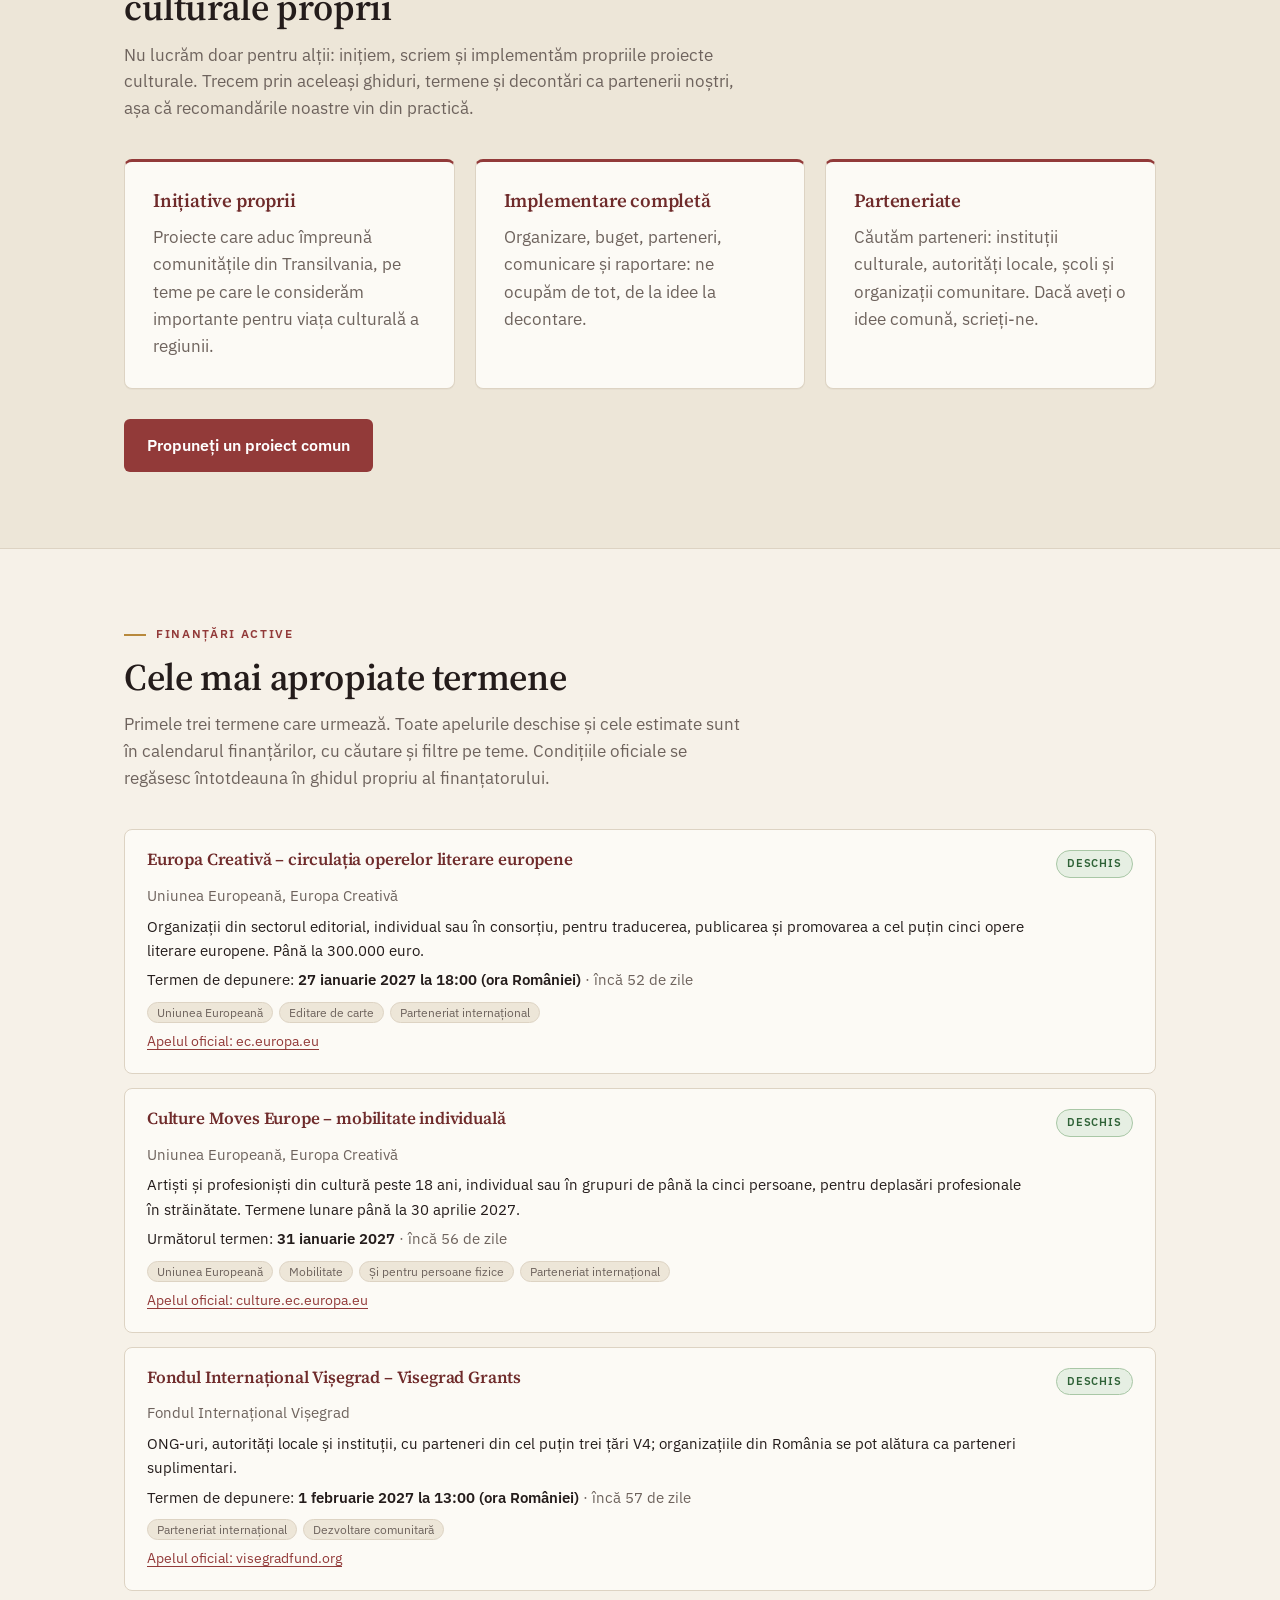
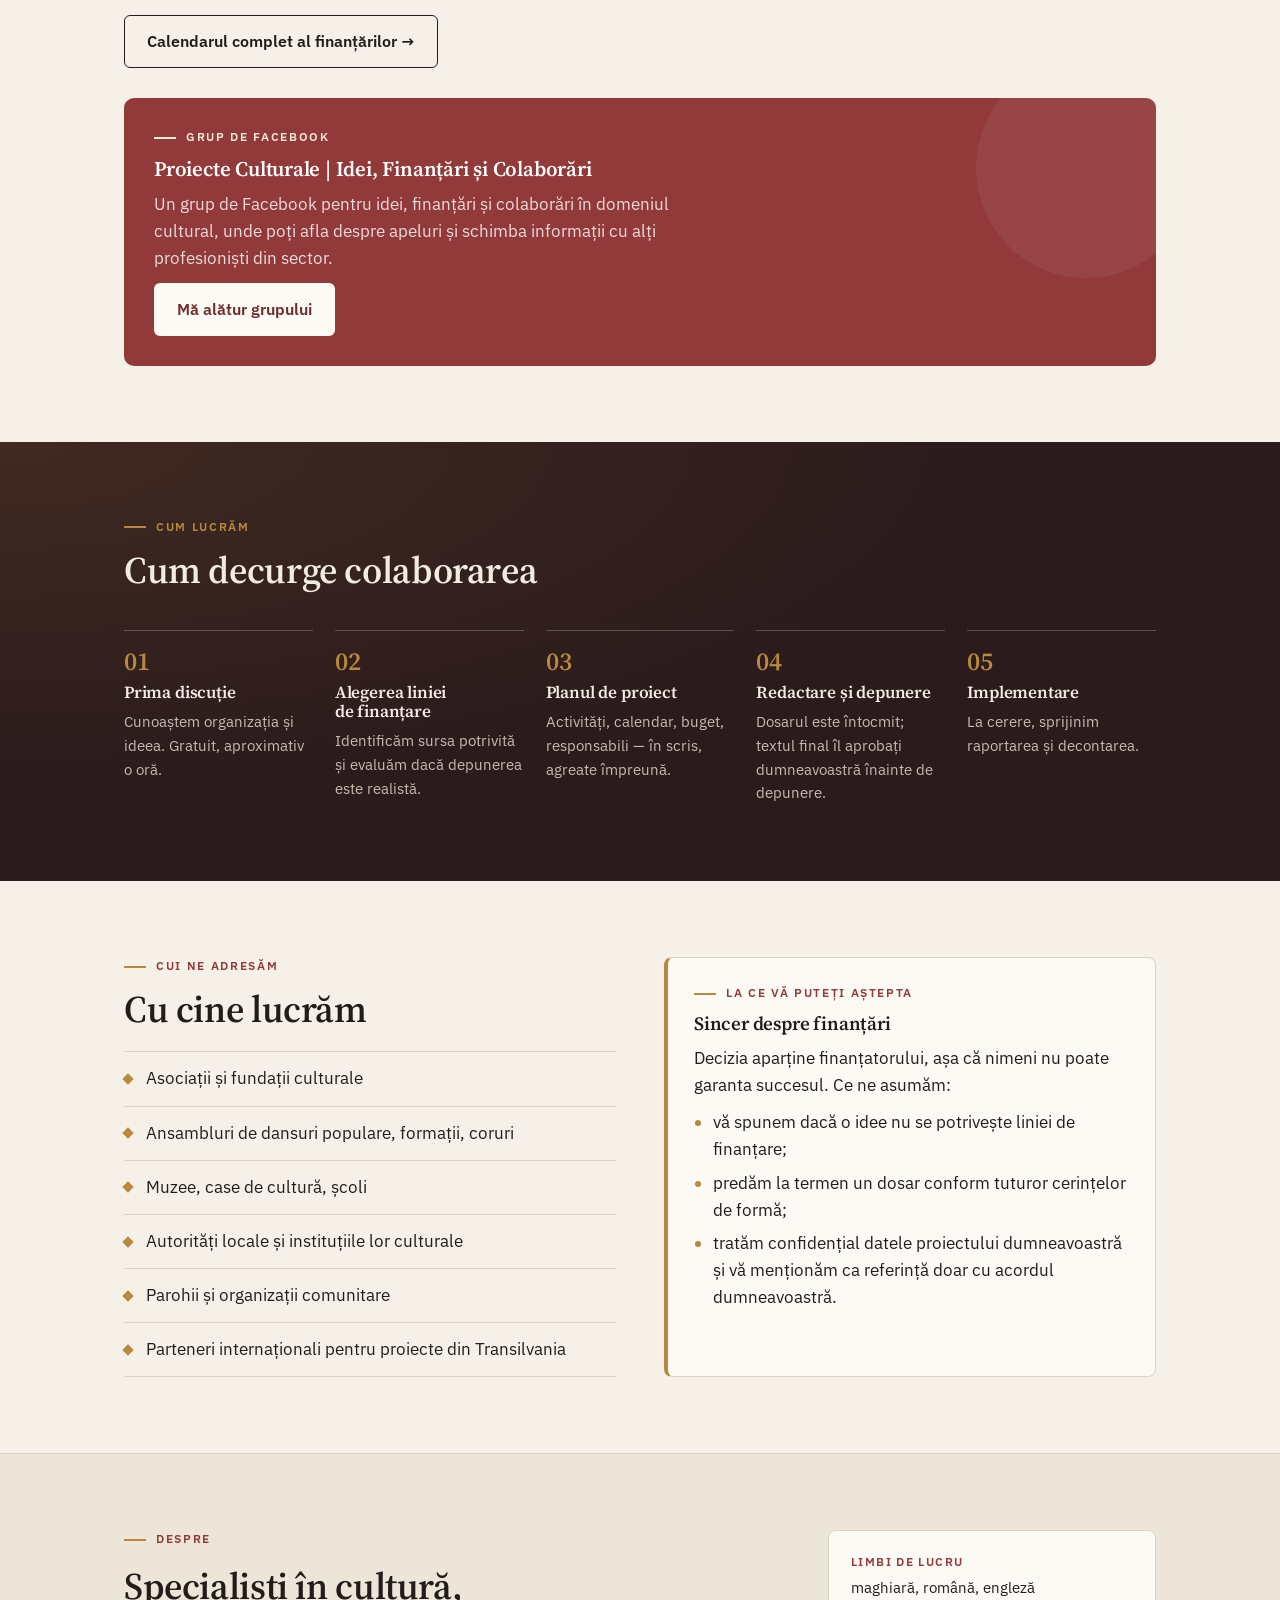
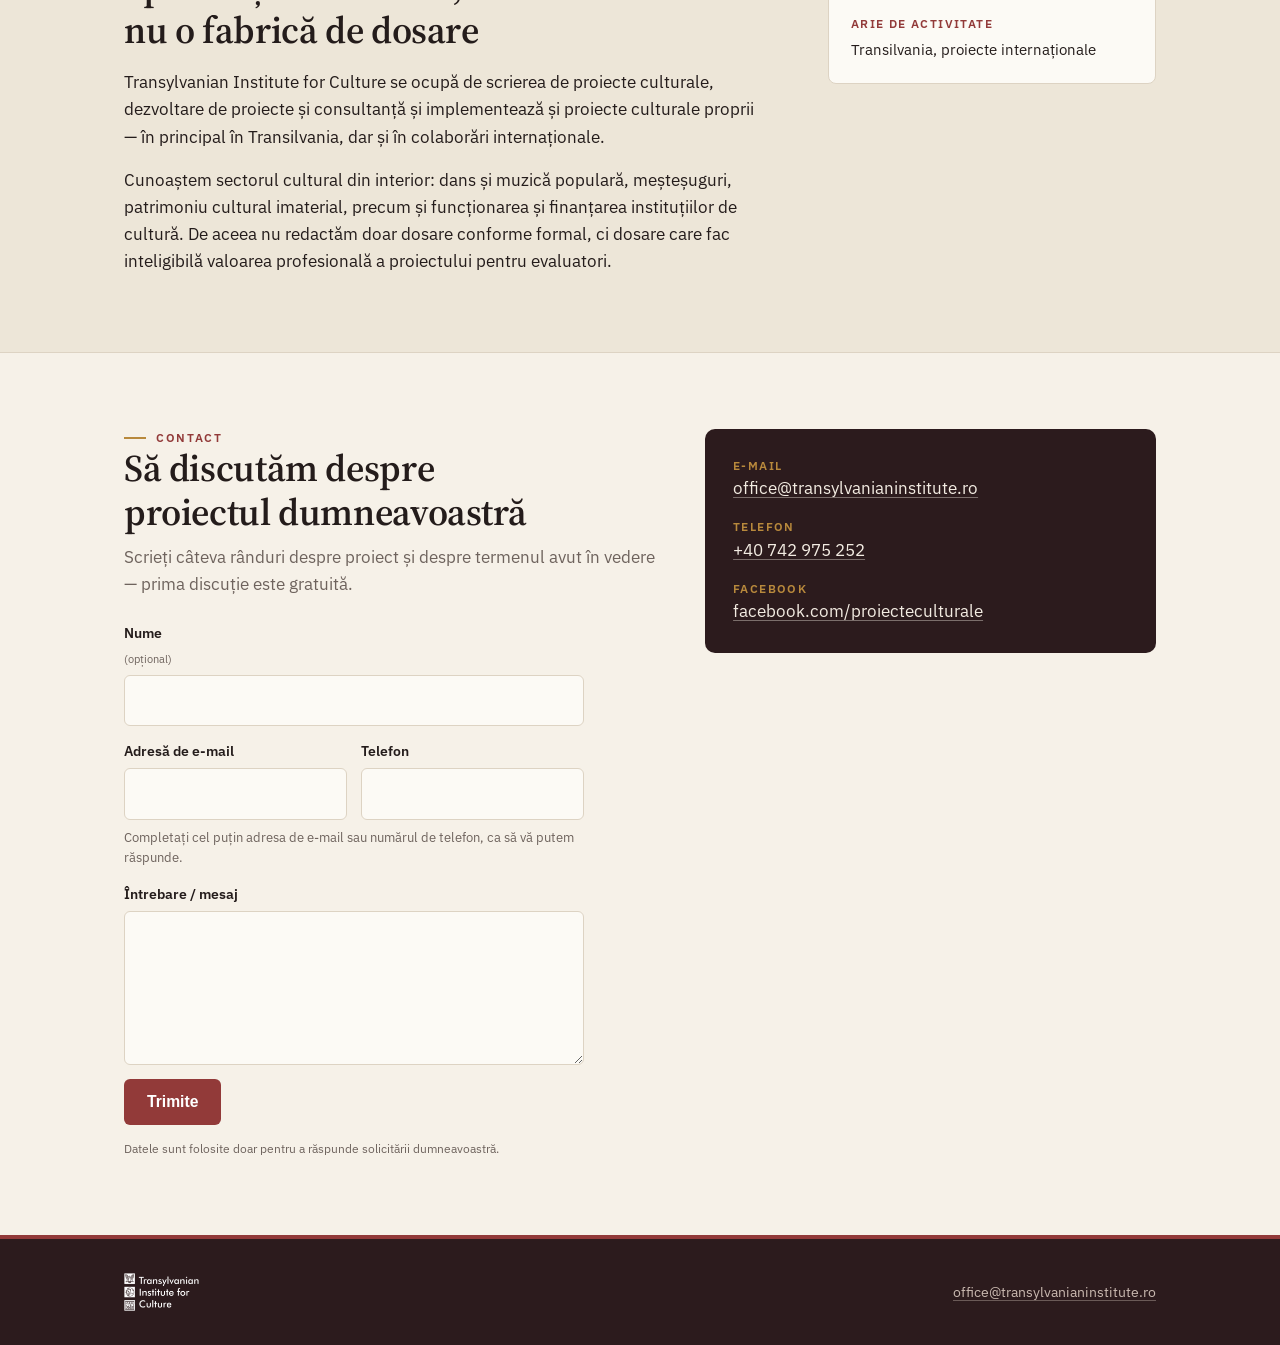
==== commit 5fe79a45: "Román alapnyelv, saját projektek, kereshető pályázati naptár, automatikusan frissülő top 3 kiírás Co" ====
--- a/index.html
+++ b/index.html
@@ -1,15 +1,20 @@
 <!doctype html>
-<html lang="hu">
+<html lang="ro">
 <head>
 <meta charset="utf-8">
 <meta name="viewport" content="width=device-width, initial-scale=1, viewport-fit=cover">
 <meta name="theme-color" content="#F6F1E8">
-<meta name="description" content="Kulturális pályázatírás, projektfejlesztés és tanácsadás Erdélyben.">
+<meta name="description" content="Scriere de proiecte culturale, dezvoltare de proiecte, consultanță și proiecte culturale proprii în Transilvania.">
+<meta name="tic-title-hu" content="Transylvanian Institute for Culture">
+<meta name="tic-title-ro" content="Transylvanian Institute for Culture">
+<meta name="tic-title-en" content="Transylvanian Institute for Culture">
 <meta property="og:title" content="Transylvanian Institute for Culture">
-<meta property="og:description" content="Kulturális pályázatok az ötlettől az elszámolásig.">
+<meta property="og:description" content="Proiecte culturale, de la idee la decontare.">
 <meta property="og:type" content="website">
 <meta property="og:url" content="https://transylvanianinstitute.ro/">
-<meta property="og:locale" content="hu_HU">
+<meta property="og:locale" content="ro_RO">
+<meta property="og:locale:alternate" content="hu_HU">
+<meta property="og:locale:alternate" content="en_GB">
 <link rel="icon" href="data:image/svg+xml,%3Csvg xmlns='http://www.w3.org/2000/svg' viewBox='0 0 32 32'%3E%3Crect width='32' height='32' rx='6' fill='%231E3A78'/%3E%3Ctext x='16' y='22' font-family='Georgia,serif' font-size='16' fill='%23F2CD86' text-anchor='middle'%3ET%3C/text%3E%3C/svg%3E">
 <style>
 html{-webkit-text-size-adjust:100%}
@@ -21,216 +26,13 @@
 <link rel="preconnect" href="https://fonts.googleapis.com">
 <link rel="preconnect" href="https://fonts.gstatic.com" crossorigin>
 <link rel="stylesheet" href="https://fonts.googleapis.com/css2?family=IBM+Plex+Sans:wght@400;500;600&family=Source+Serif+4:opsz,wght@8..60,500;8..60,600&display=swap">
-<style>
-:root{
-  --paper:#F6F1E8;
-  --paper-2:#EDE6D8;
-  --cream:#FCFAF5;
-  --ink:#241C1B;
-  --muted:#6E635D;
-  --line:#DDD3C3;
-  --brick:#923A39;
-  --brick-deep:#6F2B2B;
-  --brick-soft:#F3E4E1;
-  --wine:#2C1B1D;
-  --wine-2:#3A262A;
-  --on-wine:#F3ECE2;
-  --on-wine-muted:#C9B9B0;
-  --gold:#B8893C;
-  --gold-soft:#F5EAD2;
-  --fill-bg:#F5EAD2;
-  --fill-ink:#6E4E14;
-  --ok-bg:#E6EFE3;
-  --ok-ink:#2F6237;
-  --ok-line:#A9C7A6;
-  --serif:"Source Serif 4",Georgia,"Times New Roman",serif;
-  --sans:"IBM Plex Sans",system-ui,-apple-system,"Segoe UI",Roboto,sans-serif;
-  --bg:var(--paper);
-  --surface:var(--cream);
-  --indigo:var(--brick);
-  --indigo-soft:var(--brick-soft);
-}
-*{box-sizing:border-box}
-body{background:var(--paper);color:var(--ink);font-family:var(--sans);font-size:17px;line-height:1.6;position:relative}
-body::before{content:"";position:fixed;inset:0;pointer-events:none;z-index:9999;opacity:.11;
-  background-image:url("data:image/svg+xml,%3Csvg%20xmlns%3D%22http%3A%2F%2Fwww.w3.org%2F2000%2Fsvg%22%20width%3D%22180%22%20height%3D%22180%22%3E%3Cfilter%20id%3D%22n%22%3E%3CfeTurbulence%20type%3D%22fractalNoise%22%20baseFrequency%3D%220.85%22%20numOctaves%3D%222%22%20stitchTiles%3D%22stitch%22%2F%3E%3CfeColorMatrix%20type%3D%22matrix%22%20values%3D%220%200%200%200%200%20%200%200%200%200%200%20%200%200%200%200%200%20%200%200%200%200.35%200%22%2F%3E%3C%2Ffilter%3E%3Crect%20width%3D%22100%25%22%20height%3D%22100%25%22%20filter%3D%22url(%23n)%22%2F%3E%3C%2Fsvg%3E");
-  background-size:180px 180px}
-.wrap{max-width:1080px;margin:0 auto;padding-inline:24px}
-a{color:inherit}
-a:focus-visible,.btn:focus-visible,.langs button:focus-visible,.nav-toggle:focus-visible{outline:3px solid var(--gold);outline-offset:3px;border-radius:4px}
-h1,h2,h3{font-family:var(--serif);font-weight:600;line-height:1.15;text-wrap:balance;margin:0;letter-spacing:-.01em}
-h2{font-size:clamp(1.7rem,3.4vw,2.35rem)}
-h3{font-size:1.18rem}
-p{margin:0}
-.eyebrow{font-size:.74rem;letter-spacing:.14em;text-transform:uppercase;font-weight:600;color:var(--brick);display:flex;align-items:center;gap:10px}
-.eyebrow::before{content:"";width:22px;height:2px;background:var(--gold);flex:none}
-.fill{background:var(--fill-bg);color:var(--fill-ink);font-size:.85em;padding:.05em .4em;border-radius:3px;font-weight:500;white-space:nowrap}
-.sr-only{position:absolute;width:1px;height:1px;padding:0;margin:-1px;overflow:hidden;clip:rect(0,0,0,0);white-space:nowrap;border:0}
-
-/* ---------- header + hero ---------- */
-.top{background:var(--paper);position:relative;overflow:hidden}
-.top::after{content:"";display:block;height:10px;
-  background-image:url("data:image/svg+xml,%3Csvg%20xmlns%3D%22http%3A%2F%2Fwww.w3.org%2F2000%2Fsvg%22%20width%3D%2220%22%20height%3D%2210%22%20viewBox%3D%220%200%2020%2010%22%3E%3Cpath%20d%3D%22M10%201l4%204-4%204-4-4z%22%20fill%3D%22none%22%20stroke%3D%22%23B8893C%22%20stroke-width%3D%221.1%22%2F%3E%3C%2Fsvg%3E");
-  background-repeat:repeat-x;background-position:center;background-size:20px 10px;opacity:.9}
-nav{position:relative;display:flex;flex-wrap:wrap;align-items:center;justify-content:space-between;gap:10px 20px;padding-block:20px;border-bottom:1px solid var(--line)}
-.brand{display:flex;align-items:center;text-decoration:none}
-.brand-mark{height:60px;width:auto;display:block}
-.footer-mark{height:38px;width:auto;display:block}
-.nav-toggle{display:none;background:none;border:1px solid var(--line);border-radius:7px;padding:9px 11px;cursor:pointer;line-height:0}
-.nav-toggle span{display:block;width:19px;height:2px;background:var(--ink);border-radius:1px}
-.nav-toggle span+span{margin-top:4px}
-.navright{display:flex;flex-wrap:wrap;align-items:center;gap:14px 26px}
-.links{display:flex;flex-wrap:wrap;gap:6px 24px;font-size:.96rem}
-.links a{text-decoration:none;color:var(--ink);opacity:.85;padding-block:4px;border-bottom:2px solid transparent}
-.links a:hover{opacity:1;border-bottom-color:var(--gold)}
-.langs{display:flex;gap:3px;background:var(--cream);border:1px solid var(--line);border-radius:999px;padding:3px}
-.langs button{font:inherit;font-size:.78rem;font-weight:600;letter-spacing:.06em;color:var(--muted);background:none;border:0;border-radius:999px;padding:5px 11px;cursor:pointer}
-.langs button:hover{color:var(--ink)}
-.langs button[aria-pressed="true"]{background:var(--brick);color:#fff}
-
-.hero{position:relative;padding-block:72px 84px;max-width:720px}
-.hero h1{font-size:clamp(2.2rem,5.4vw,3.6rem);margin-block:18px 22px;color:var(--ink);line-height:1.08}
-.hero p{font-size:1.14rem;color:var(--muted);max-width:56ch}
-.cta{display:flex;flex-wrap:wrap;gap:12px;margin-top:34px}
-.top .wrap{position:relative}
-.top .wrap::after{content:"";position:absolute;right:0;top:120px;bottom:28px;width:230px;pointer-events:none;
-  background-image:url("[data-uri]");
-  background-repeat:no-repeat;background-size:contain;background-position:right center;opacity:.06}
-
-.btn{display:inline-block;padding:13px 22px;border-radius:6px;font-weight:600;text-decoration:none;font-size:.98rem;border:1px solid transparent;cursor:pointer;transition:background .15s,color .15s,border-color .15s,transform .15s}
-.btn-main{background:var(--brick);color:#fff}
-.btn-main:hover{background:var(--brick-deep)}
-.btn-ghost{border:1px solid var(--ink);color:var(--ink);background:transparent}
-.btn-ghost:hover{border-color:var(--brick);color:var(--brick)}
-
-/* ---------- sections ---------- */
-section{padding-block:76px}
-section + section{border-top:1px solid var(--line)}
-main>section:nth-of-type(2),main>section:nth-of-type(5){background:var(--paper-2)}
-.head{display:grid;gap:12px;margin-bottom:38px;max-width:62ch}
-.head p{color:var(--muted);font-size:1.04rem}
-
-.services{display:grid;grid-template-columns:repeat(2,minmax(0,1fr));gap:20px}
-.svc{background:var(--cream);border:1px solid var(--line);border-top:3px solid var(--brick);border-radius:8px;padding:28px;display:grid;gap:12px;align-content:start;
-  box-shadow:0 1px 0 rgba(36,28,27,.03);transition:transform .18s,box-shadow .18s}
-.svc:hover{transform:translateY(-2px);box-shadow:0 10px 26px -14px rgba(36,28,27,.35)}
-.svc h3{color:var(--brick-deep)}
-.svc p{color:var(--muted)}
-.svc ul{margin:4px 0 0;padding-left:1.1em;color:var(--ink);font-size:.95rem}
-.svc li+li{margin-top:4px}
-.svc li::marker{color:var(--gold)}
-
-/* dark process band */
-main>section:nth-of-type(3){background:var(--wine);color:var(--on-wine);border-top:0;
-  background-image:radial-gradient(ellipse at top left,rgba(184,137,60,.14),transparent 55%)}
-main>section:nth-of-type(3) + section{border-top:0}
-main>section:nth-of-type(3) .eyebrow{color:var(--gold)}
-main>section:nth-of-type(3) h2{color:var(--on-wine)}
-.steps{list-style:none;margin:0;padding:0;display:grid;grid-template-columns:repeat(5,minmax(0,1fr));gap:22px;counter-reset:s}
-.steps li{counter-increment:s;display:grid;gap:8px;align-content:start;border-top:1px solid rgba(243,236,226,.25);padding-top:18px}
-.steps li::before{content:counter(s,decimal-leading-zero);font-family:var(--serif);font-weight:600;font-size:1.6rem;color:var(--gold);line-height:1}
-.steps h3{font-size:1.06rem;color:var(--on-wine)}
-.steps p{color:var(--on-wine-muted);font-size:.93rem}
-
-.calls{display:grid;gap:14px}
-.call{background:var(--cream);border:1px solid var(--line);border-radius:8px;padding:20px 22px;
-  display:grid;grid-template-columns:minmax(0,1fr) auto;gap:6px 18px;align-items:start}
-.call h3{font-size:1.06rem;grid-column:1;color:var(--brick-deep)}
-.call .meta{grid-column:1;color:var(--muted);font-size:.92rem}
-.call .when{grid-column:1;font-size:.92rem;font-variant-numeric:tabular-nums}
-.call .src{grid-column:1;font-size:.85rem;margin-top:2px}
-.call .src a{color:var(--brick);text-decoration:underline;text-underline-offset:3px}
-.pill{grid-column:2;grid-row:1;justify-self:end;font-size:.7rem;font-weight:600;letter-spacing:.08em;
-  text-transform:uppercase;padding:4px 10px;border-radius:999px;border:1px solid;white-space:nowrap}
-.pill-open{color:var(--ok-ink);border-color:var(--ok-line);background:var(--ok-bg)}
-.pill-soon{color:var(--fill-ink);border-color:#D9C08C;background:var(--fill-bg)}
-.pill-closed{color:var(--muted);border-color:var(--line);background:transparent}
-.group{margin-top:30px;background:var(--brick);color:var(--on-wine);border:0;border-radius:10px;padding:30px;
-  display:grid;gap:10px;justify-items:start;position:relative;overflow:hidden}
-.group::after{content:"";position:absolute;right:-40px;top:-40px;width:220px;height:220px;border-radius:50%;background:rgba(255,255,255,.06);pointer-events:none}
-.group .eyebrow{color:var(--gold-soft)}
-.group .eyebrow::before{background:var(--gold-soft)}
-.group h3{font-size:1.3rem;color:#fff}
-.group p{color:rgba(255,255,255,.82);max-width:58ch}
-.group .btn-main{background:var(--cream);color:var(--brick-deep)}
-.group .btn-main:hover{background:#fff}
-
-.split{display:grid;grid-template-columns:minmax(0,1fr) minmax(0,1fr);gap:48px}
-.who{margin:0;padding:0;list-style:none;display:grid;gap:0}
-.who li{padding-block:13px 13px;border-bottom:1px solid var(--line);padding-left:22px;position:relative}
-.who li::before{content:"";position:absolute;left:0;top:calc(50% - 4px);width:8px;height:8px;background:var(--gold);transform:rotate(45deg)}
-.who li:first-child{border-top:1px solid var(--line)}
-.note{background:var(--cream);border:1px solid var(--line);border-left:4px solid var(--gold);border-radius:8px;padding:26px;display:grid;gap:10px;align-content:start}
-.note ul{margin:0;padding-left:1.1em;color:var(--ink)}
-.note li+li{margin-top:6px}
-.note li::marker{color:var(--gold)}
-
-.about{display:grid;grid-template-columns:minmax(0,2fr) minmax(0,1fr);gap:48px;align-items:start}
-.about .text{display:grid;gap:16px;max-width:64ch}
-.about .text p{color:var(--ink)}
-.about .text p:first-of-type{font-size:1.08rem}
-.facts{display:grid;gap:16px;font-size:.95rem;margin:0;background:var(--cream);border:1px solid var(--line);border-radius:8px;padding:22px}
-.facts div{display:grid;gap:3px}
-.facts dt{font-size:.72rem;letter-spacing:.12em;text-transform:uppercase;color:var(--brick);font-we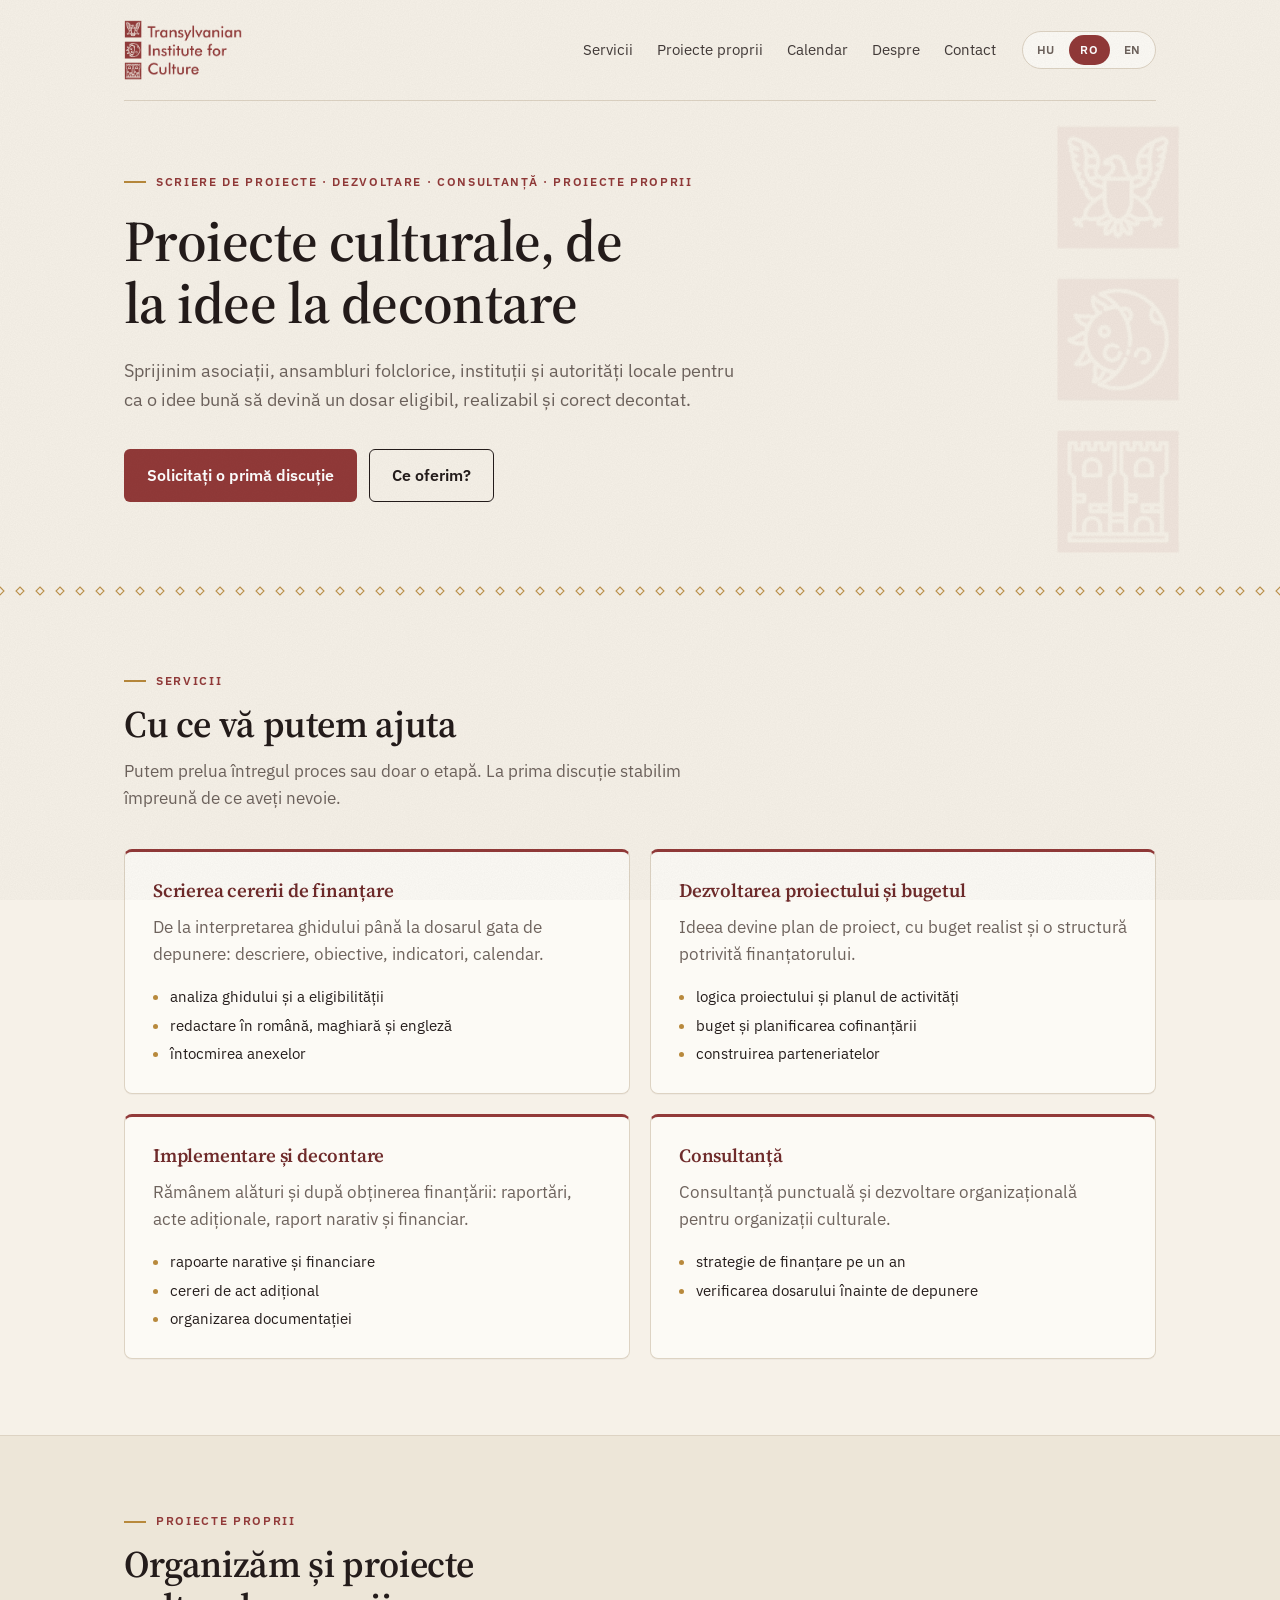
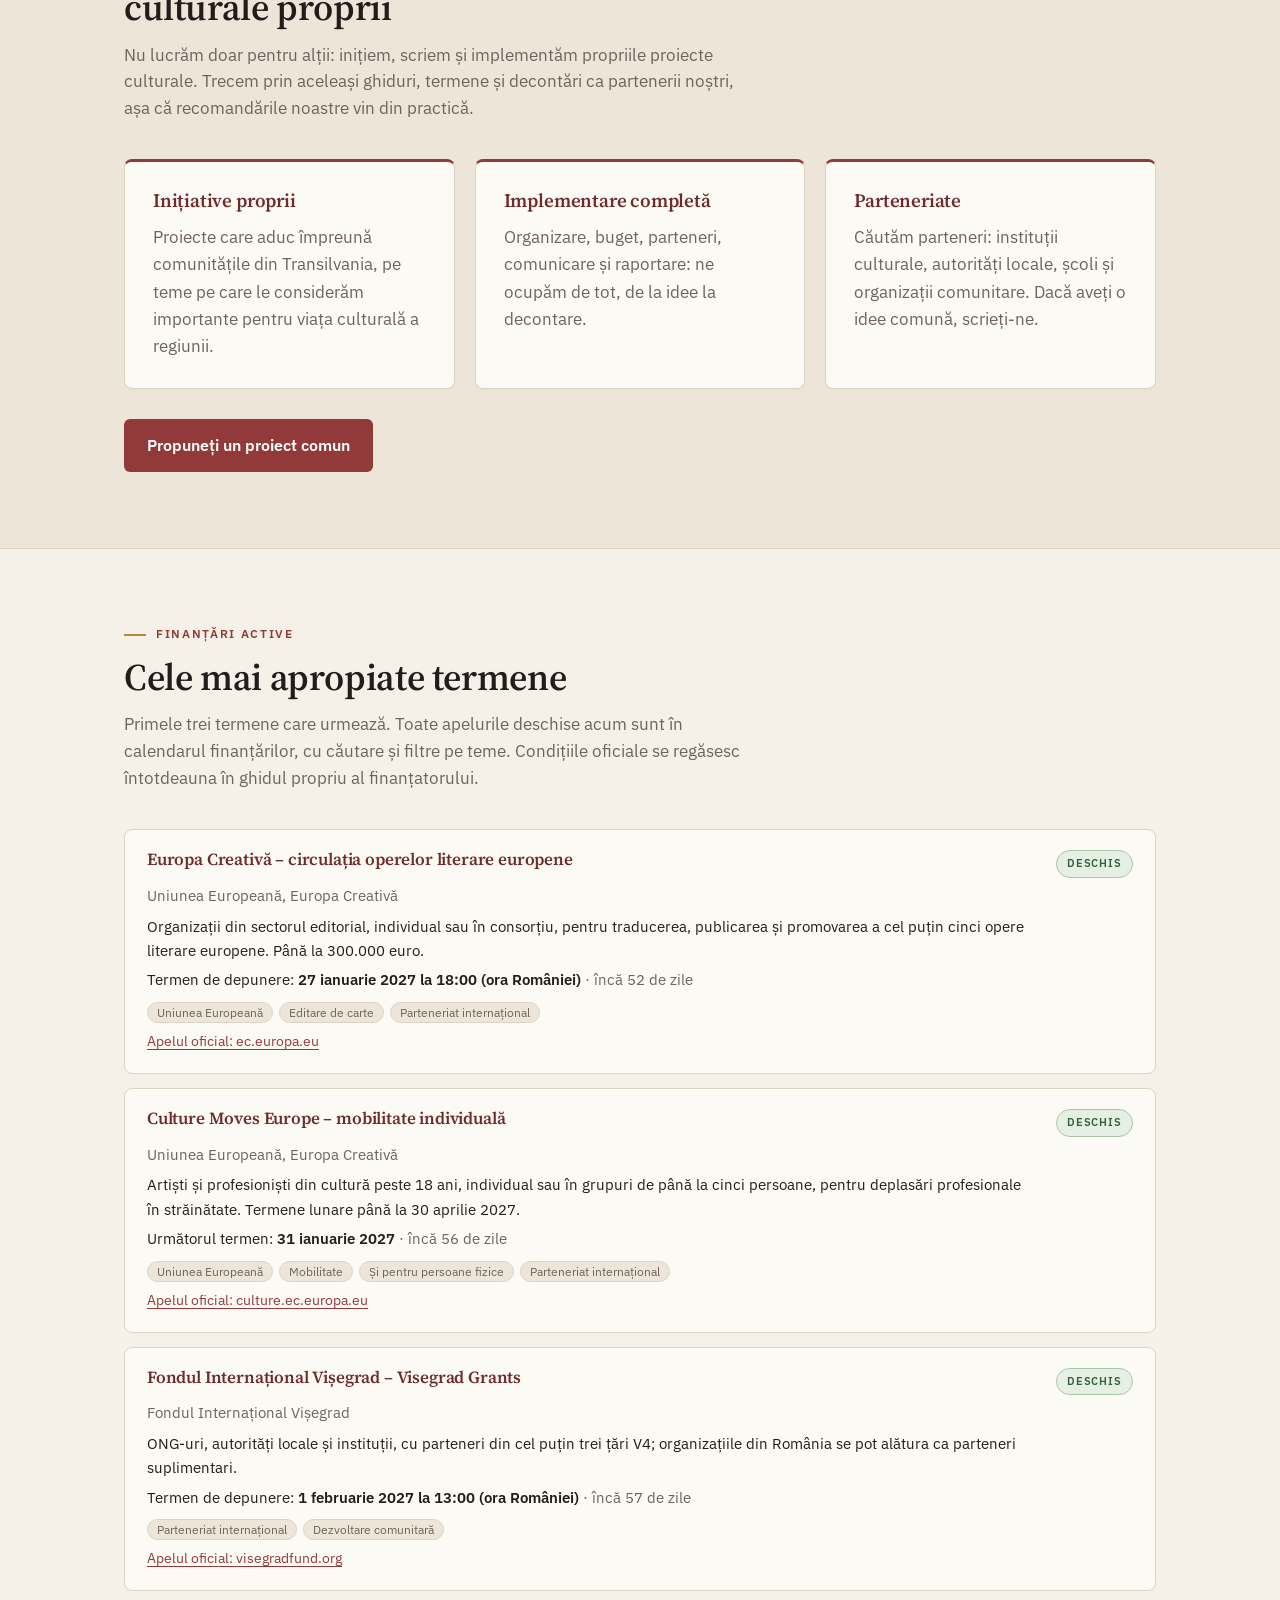
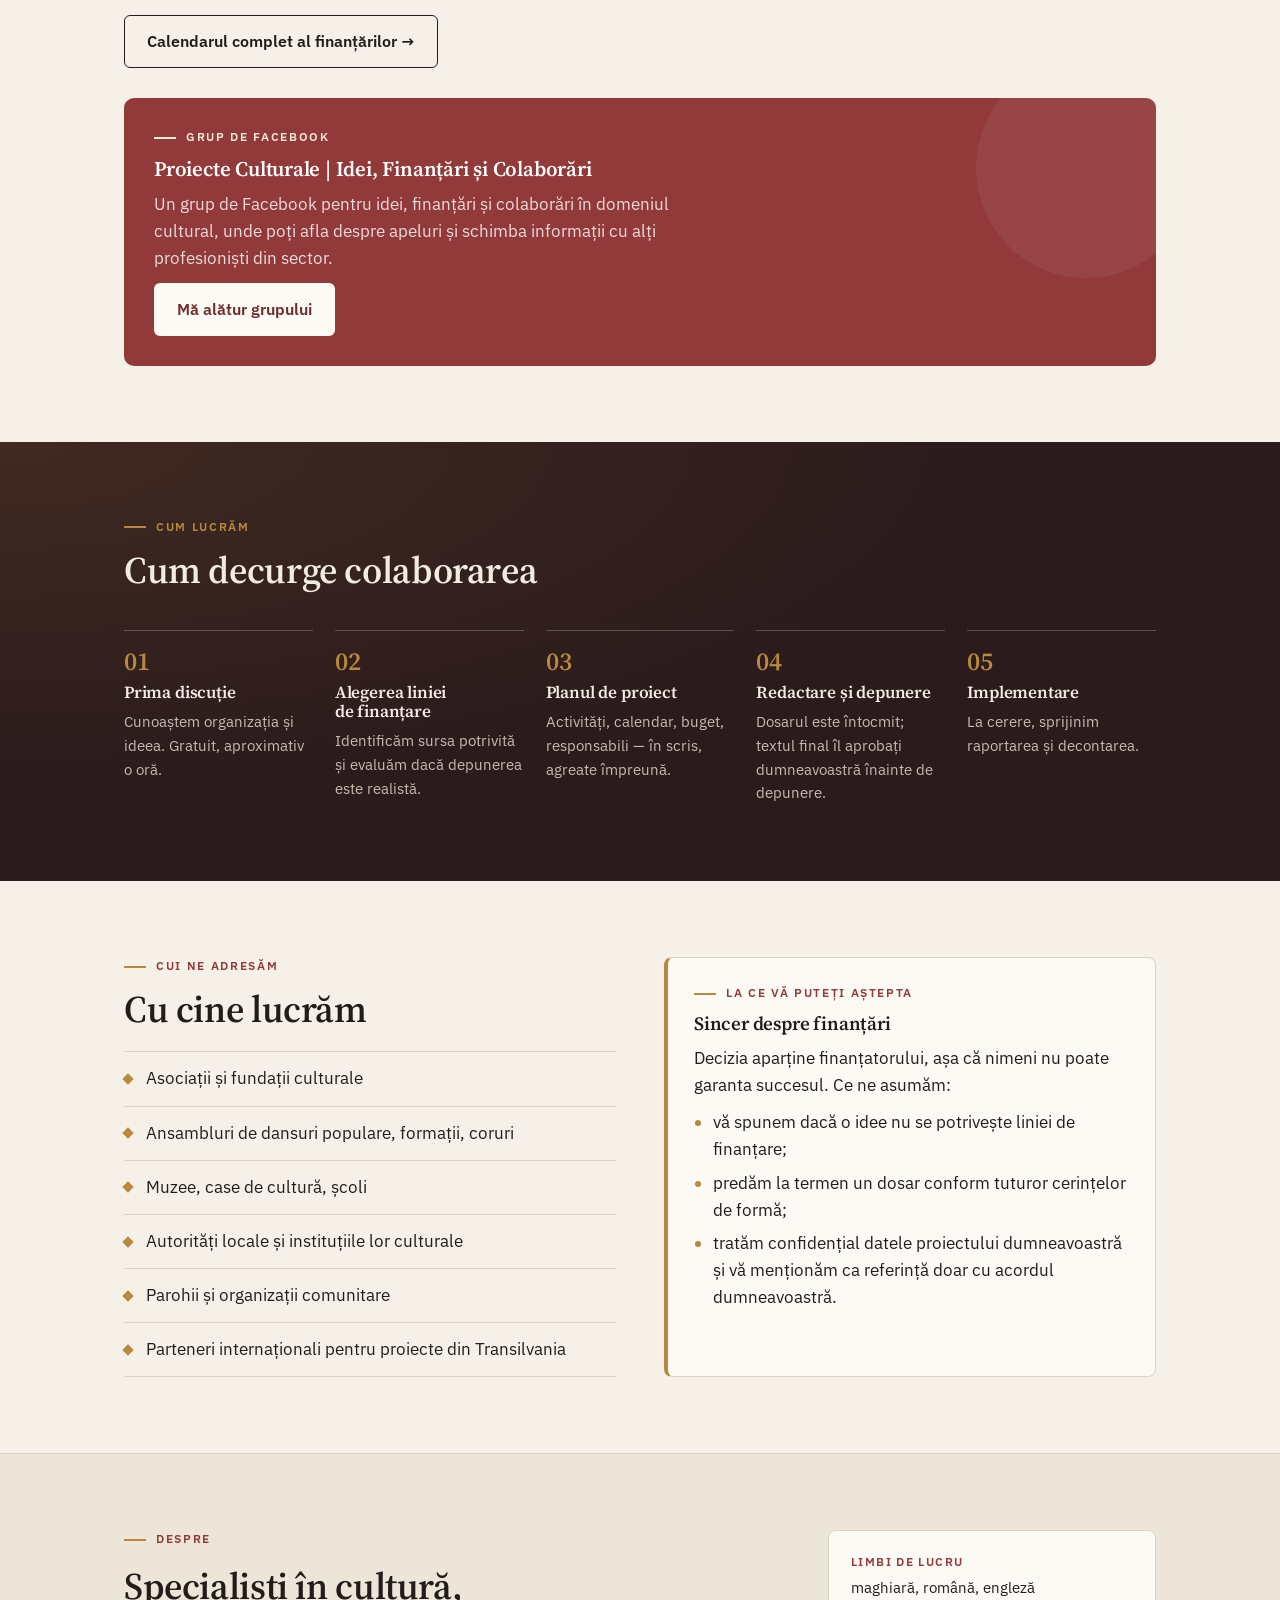
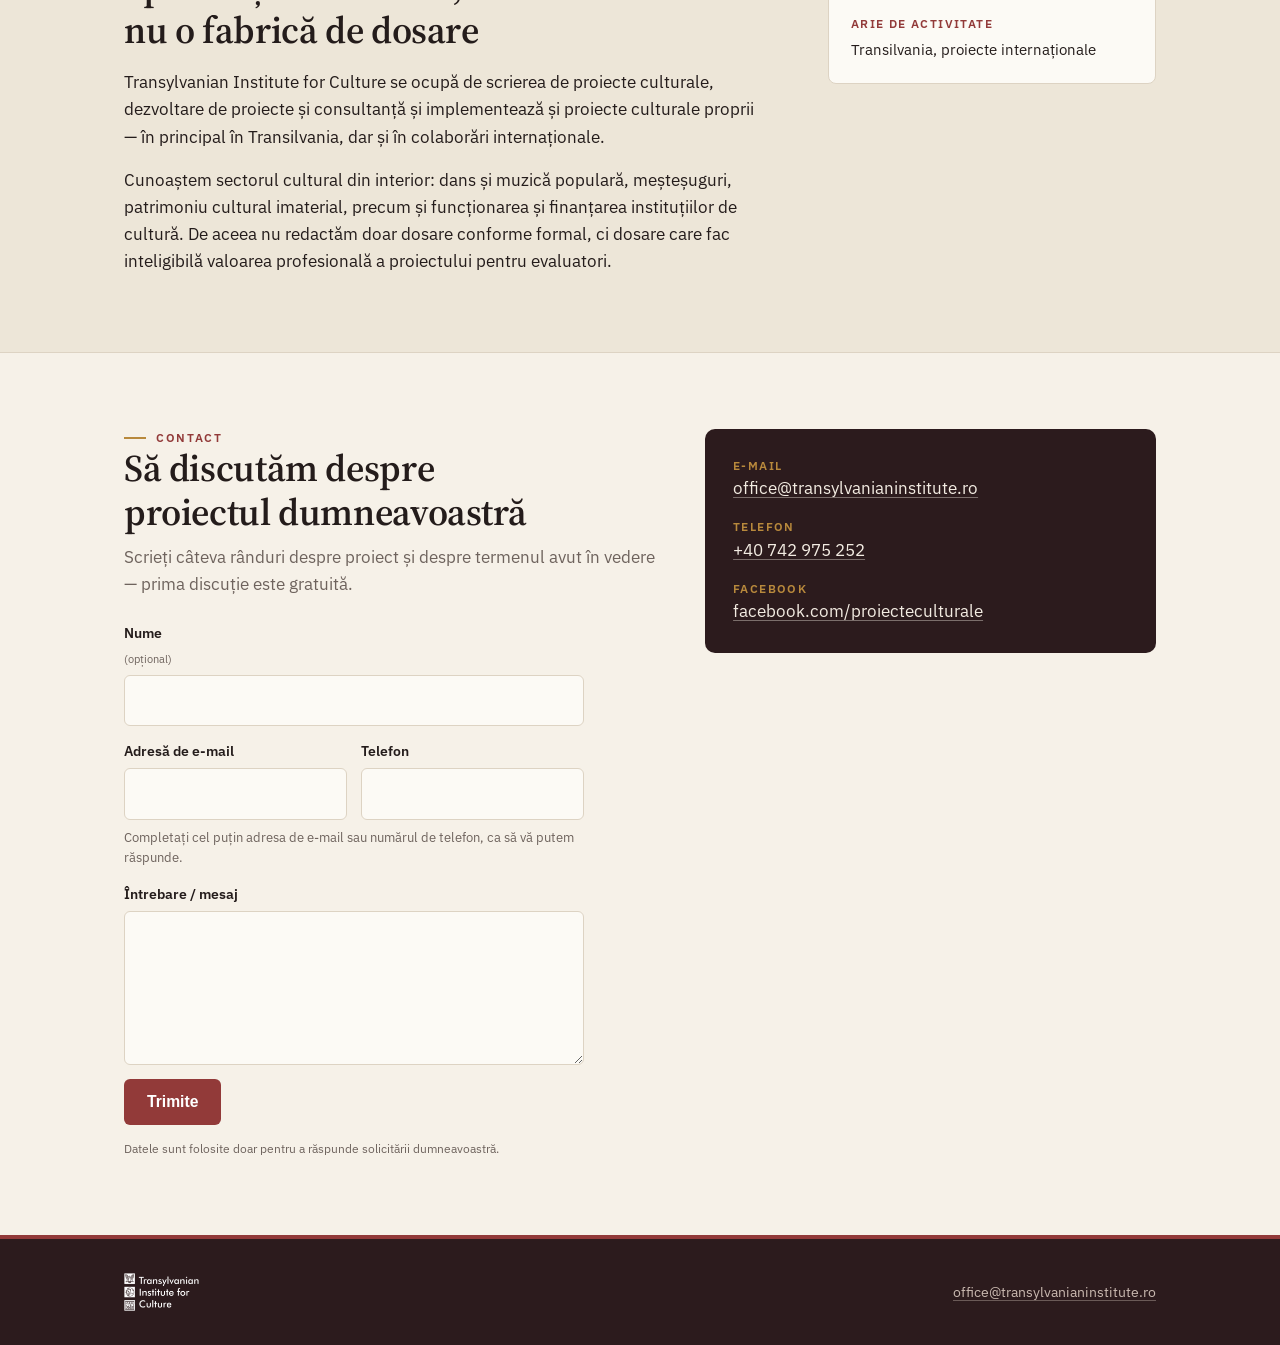
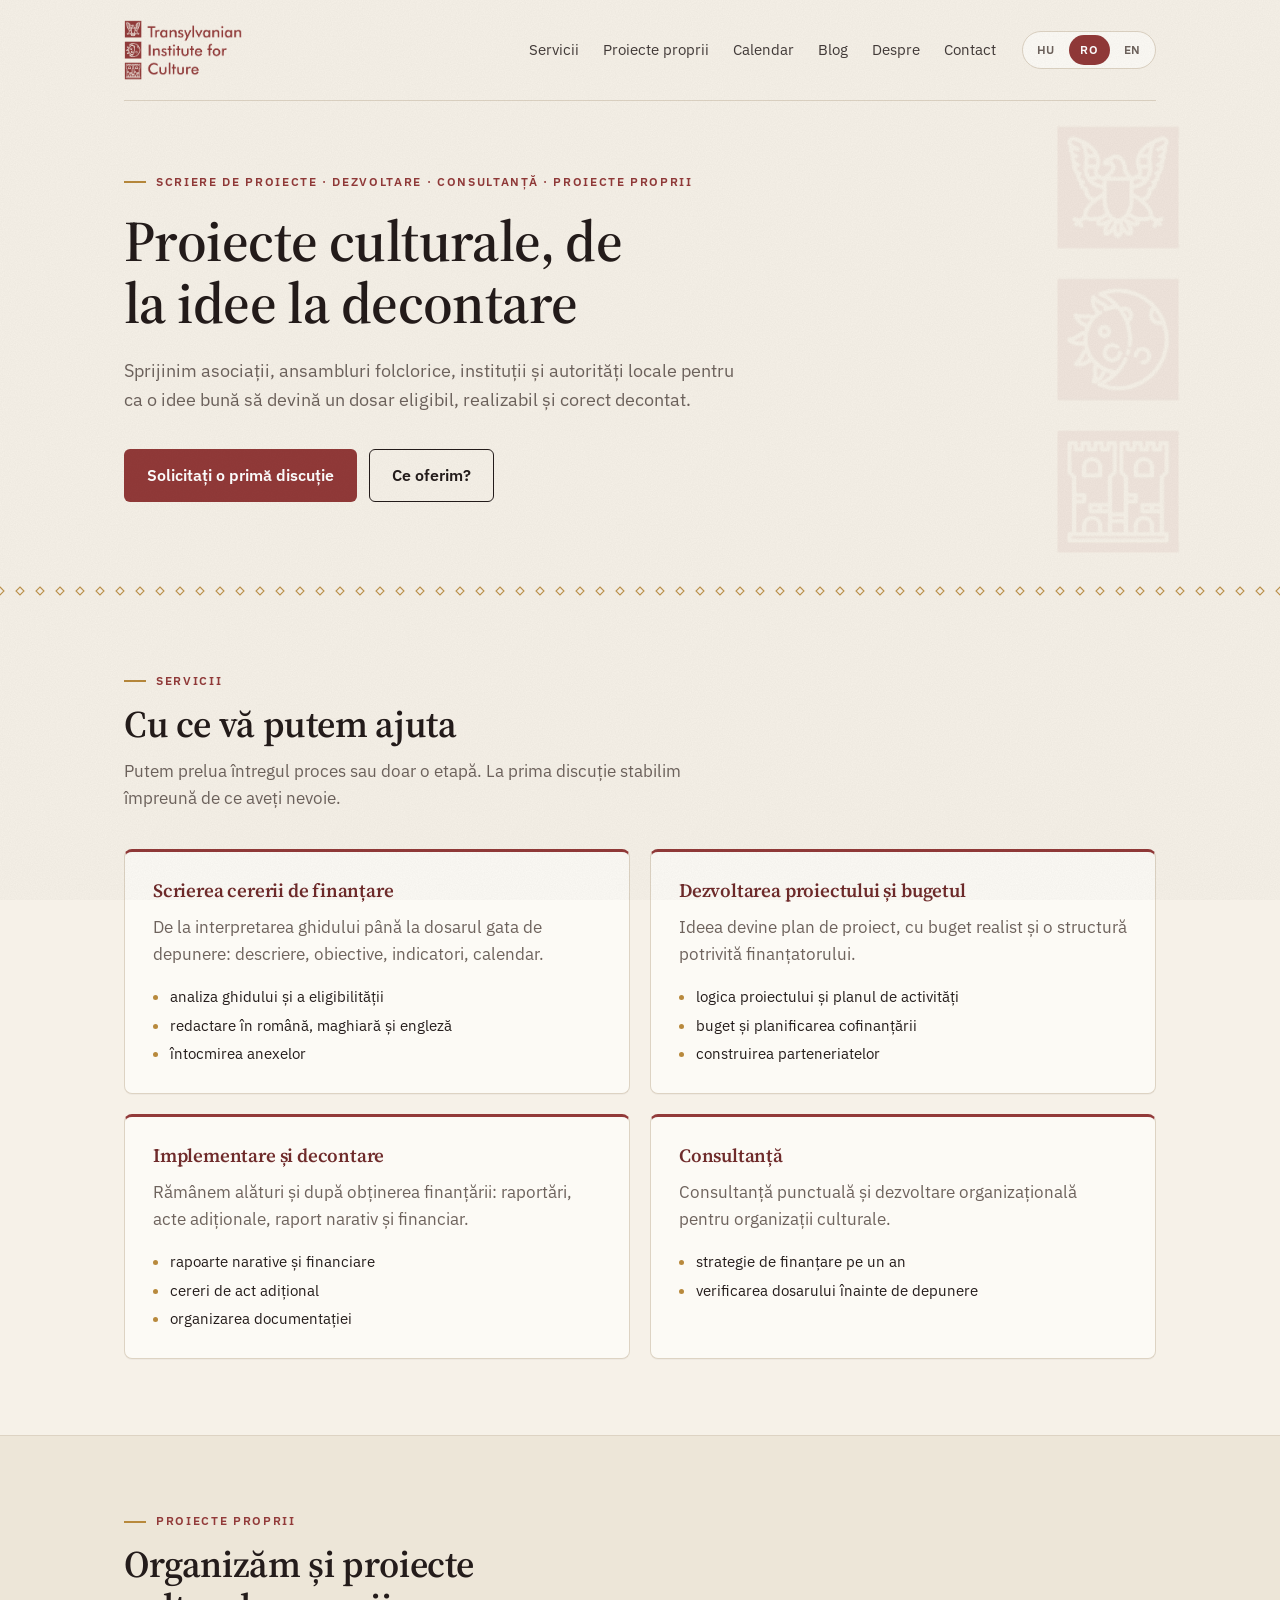
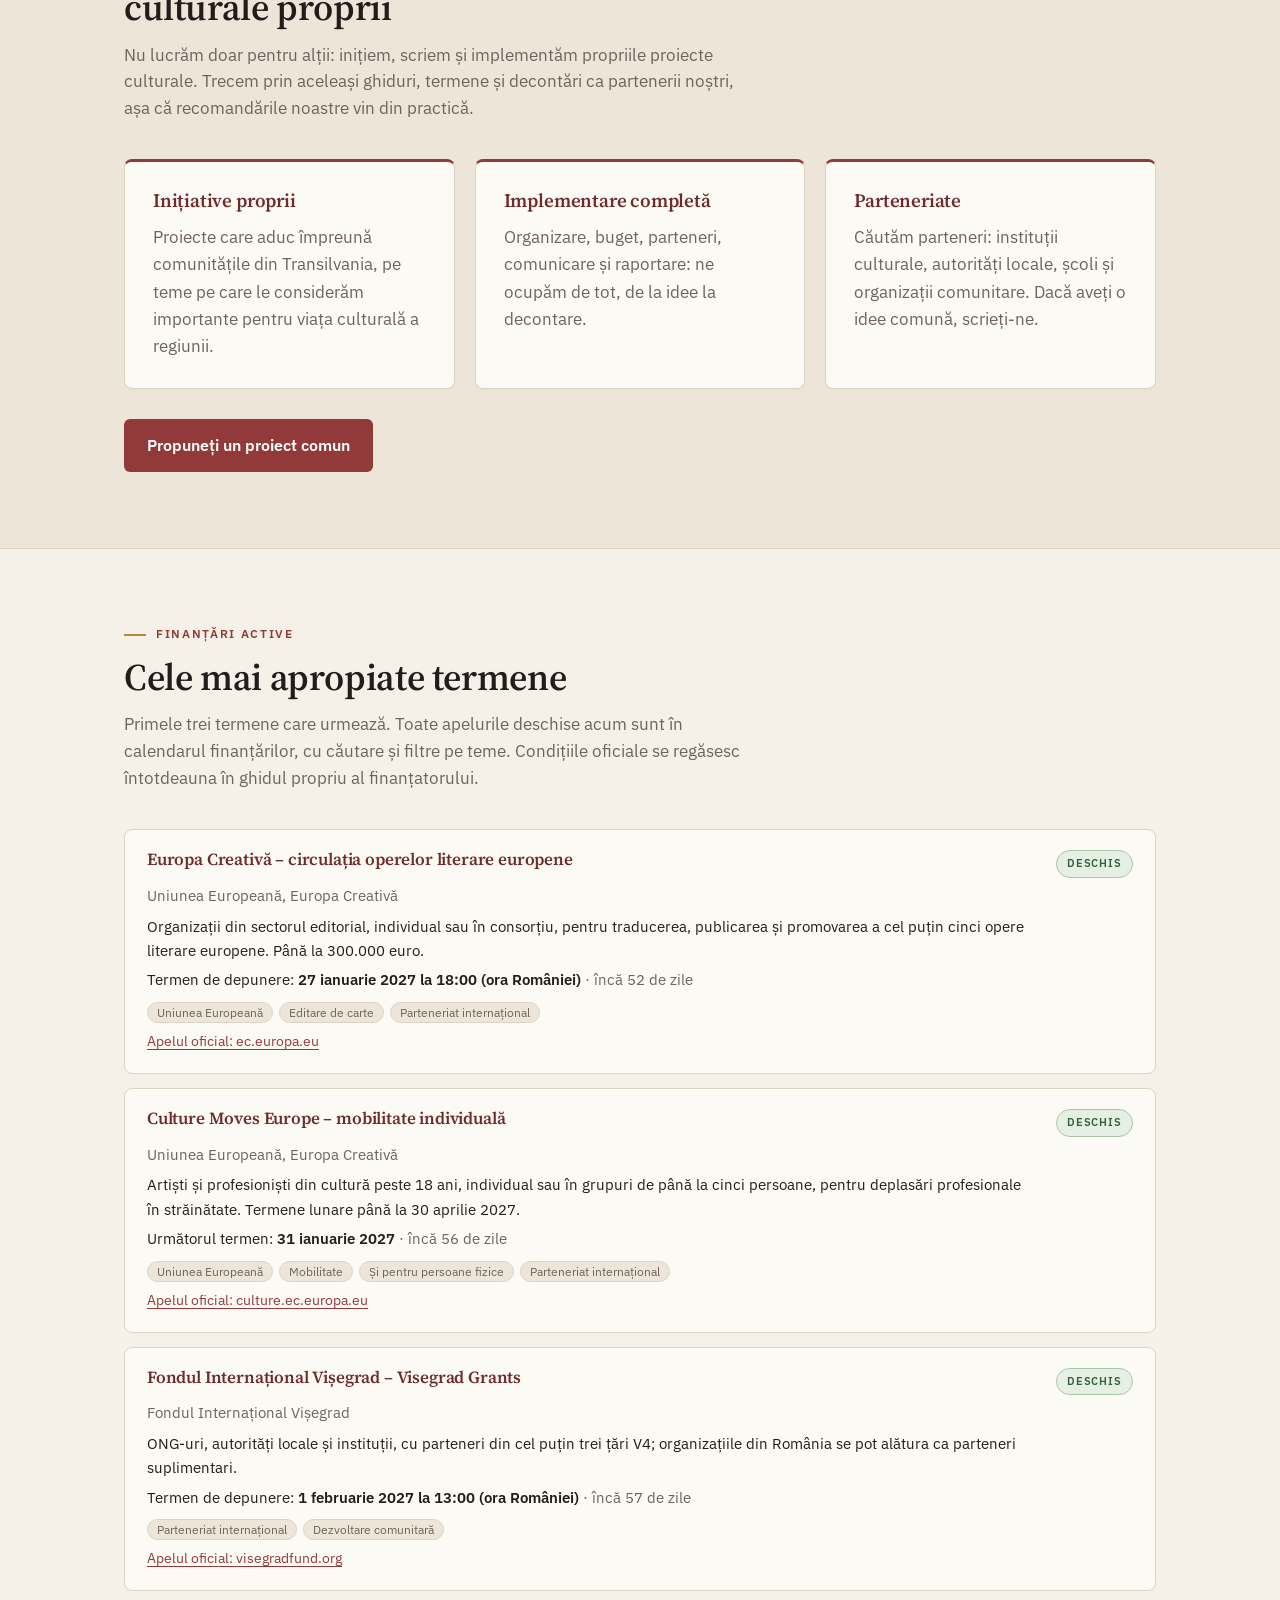
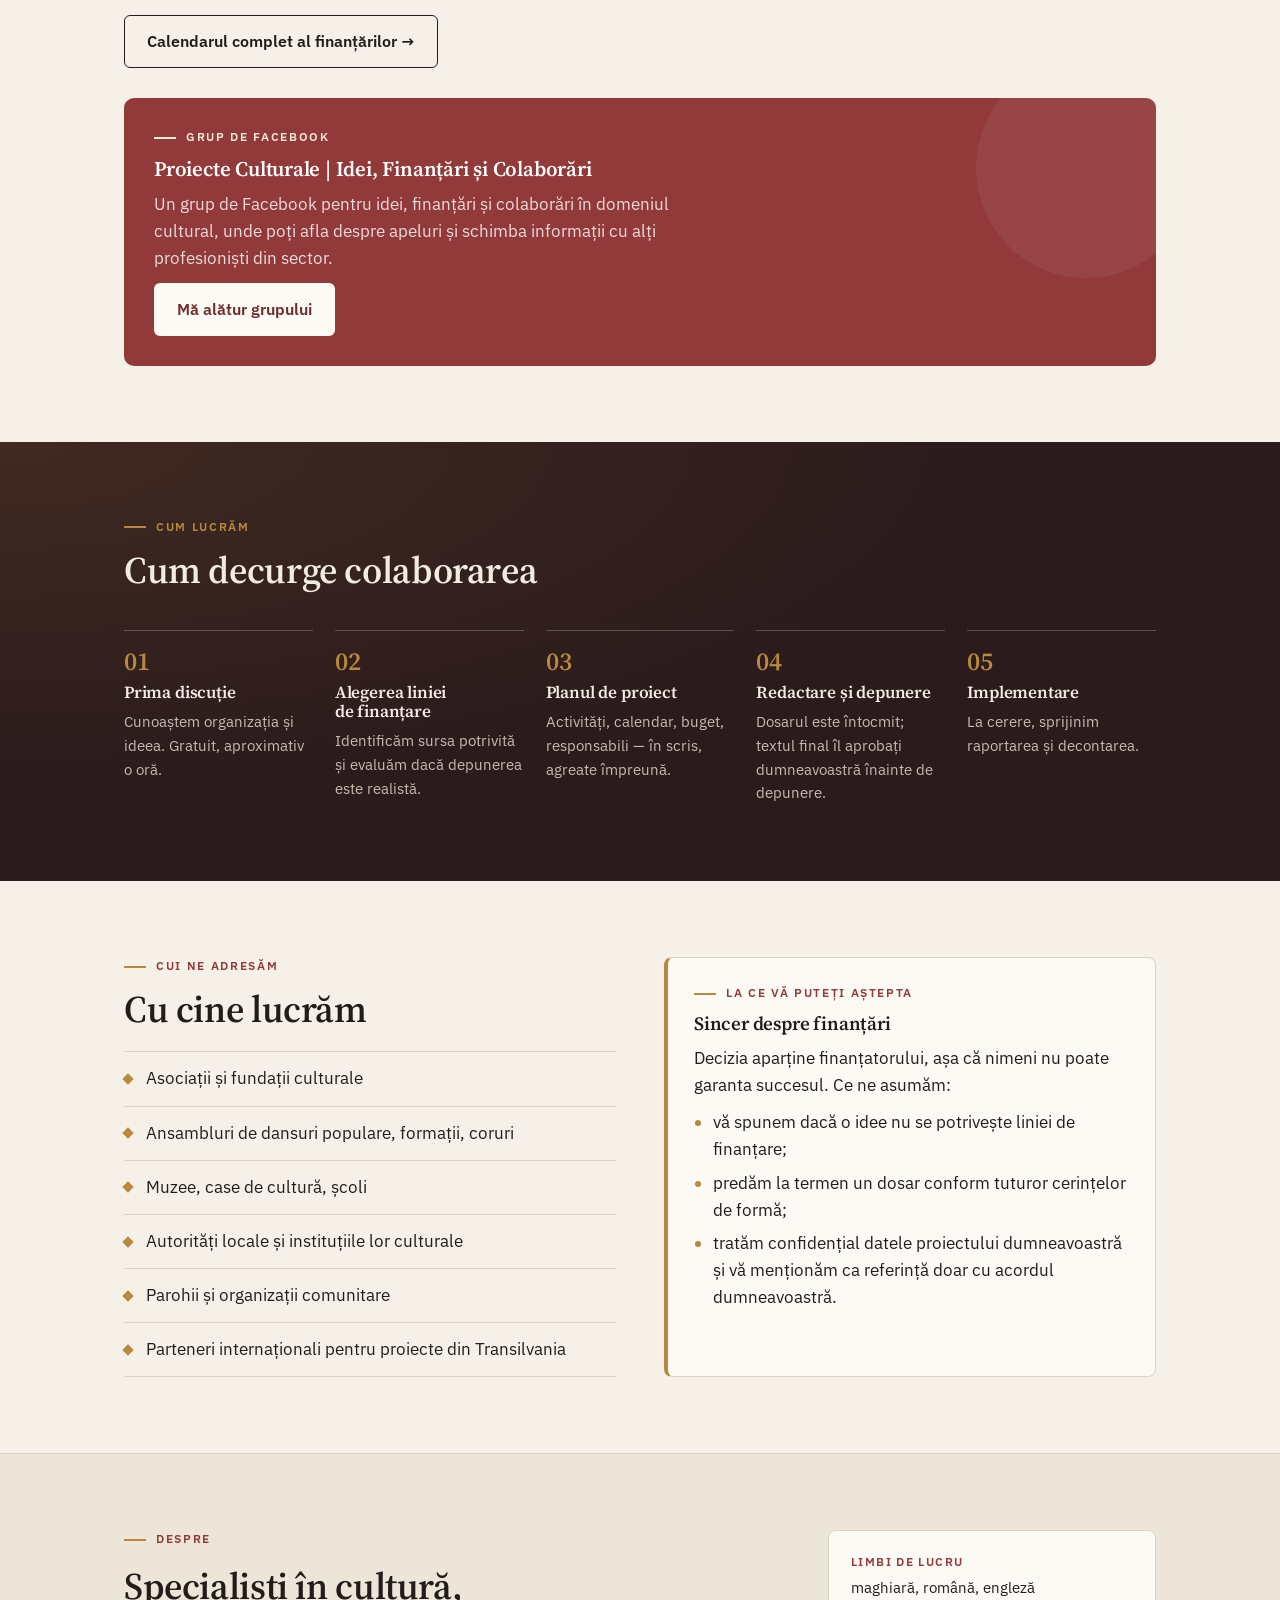
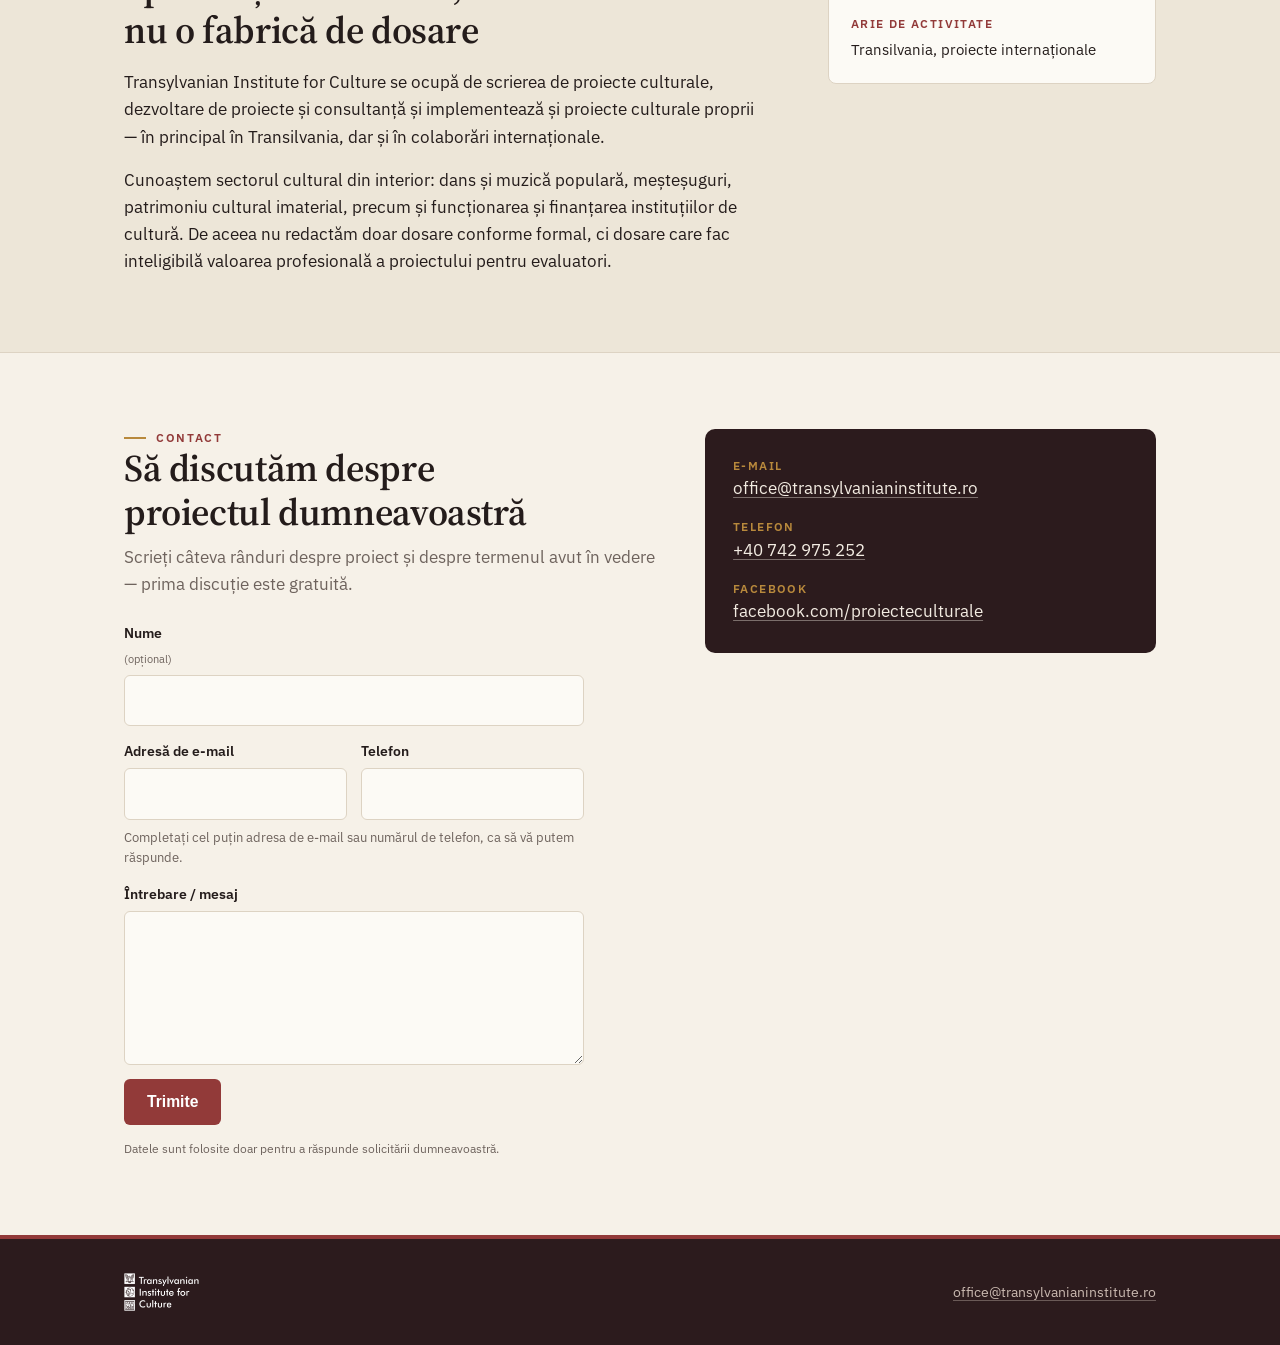
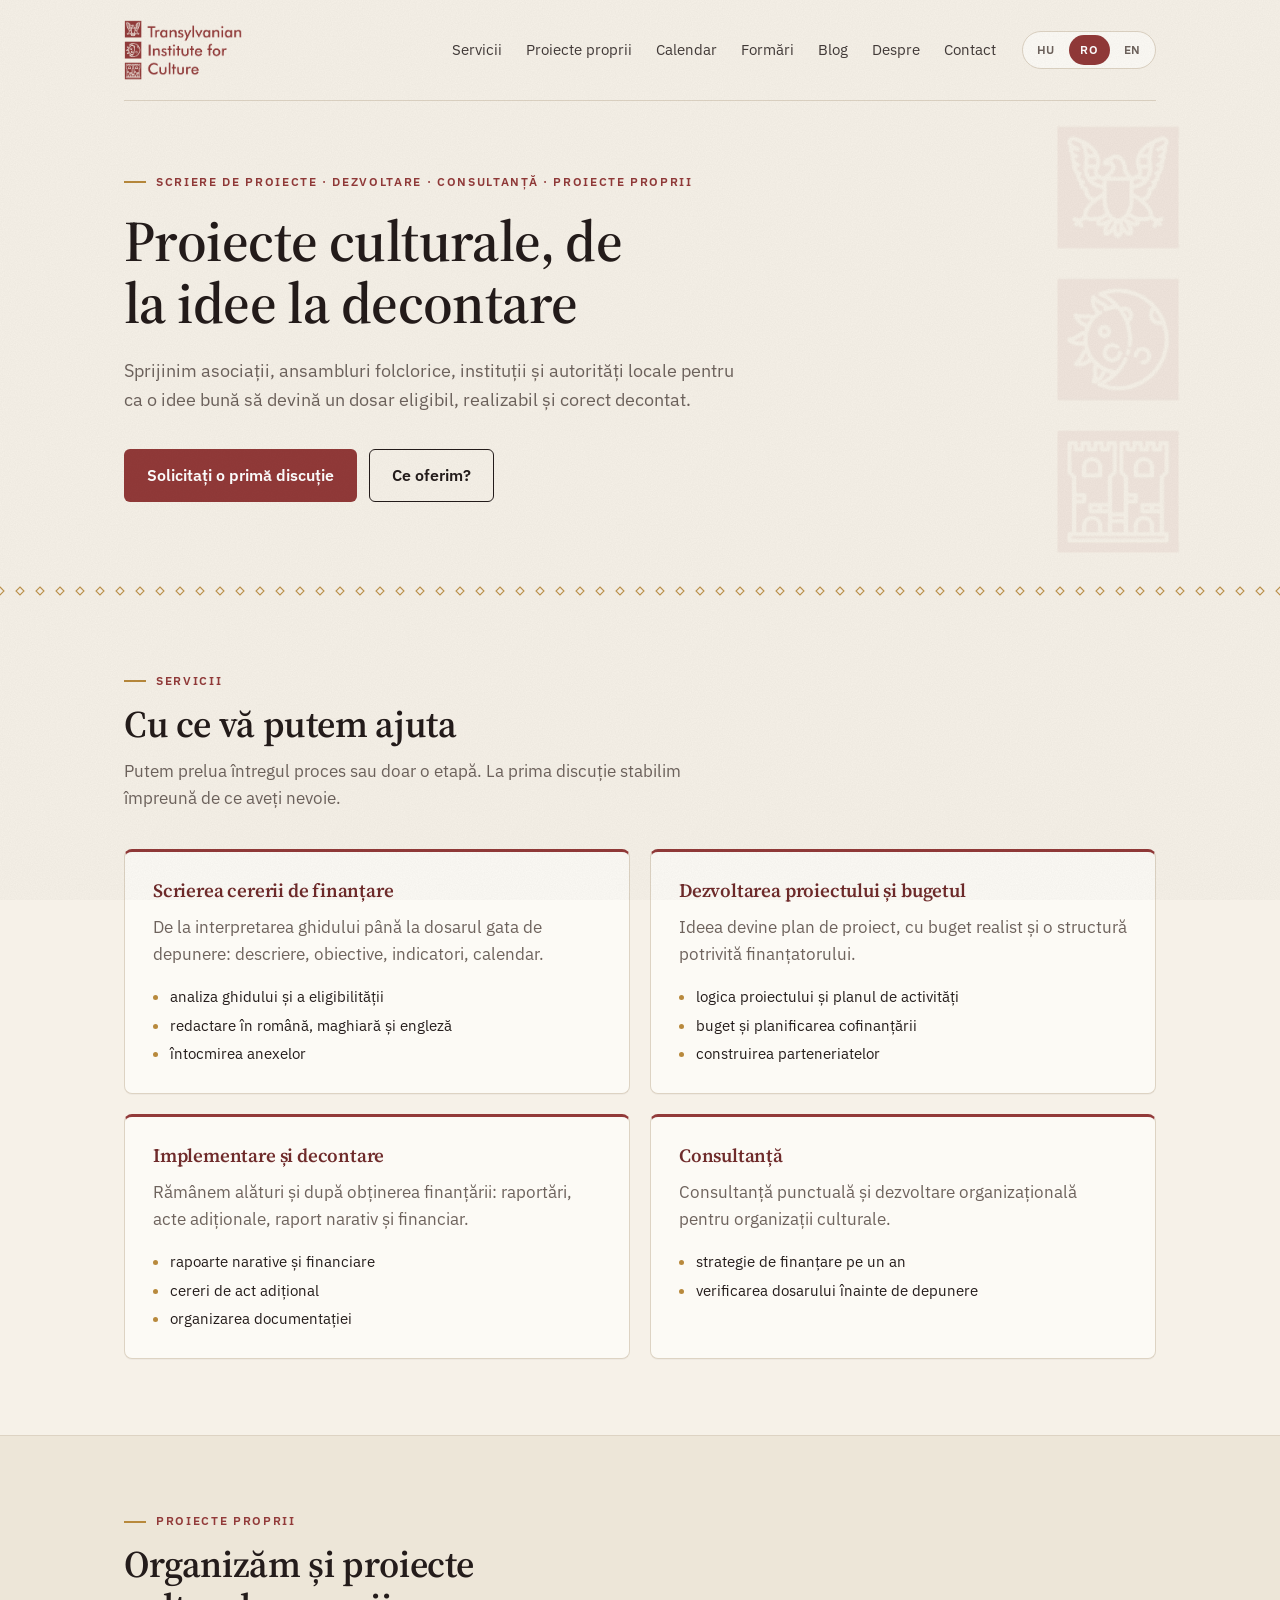
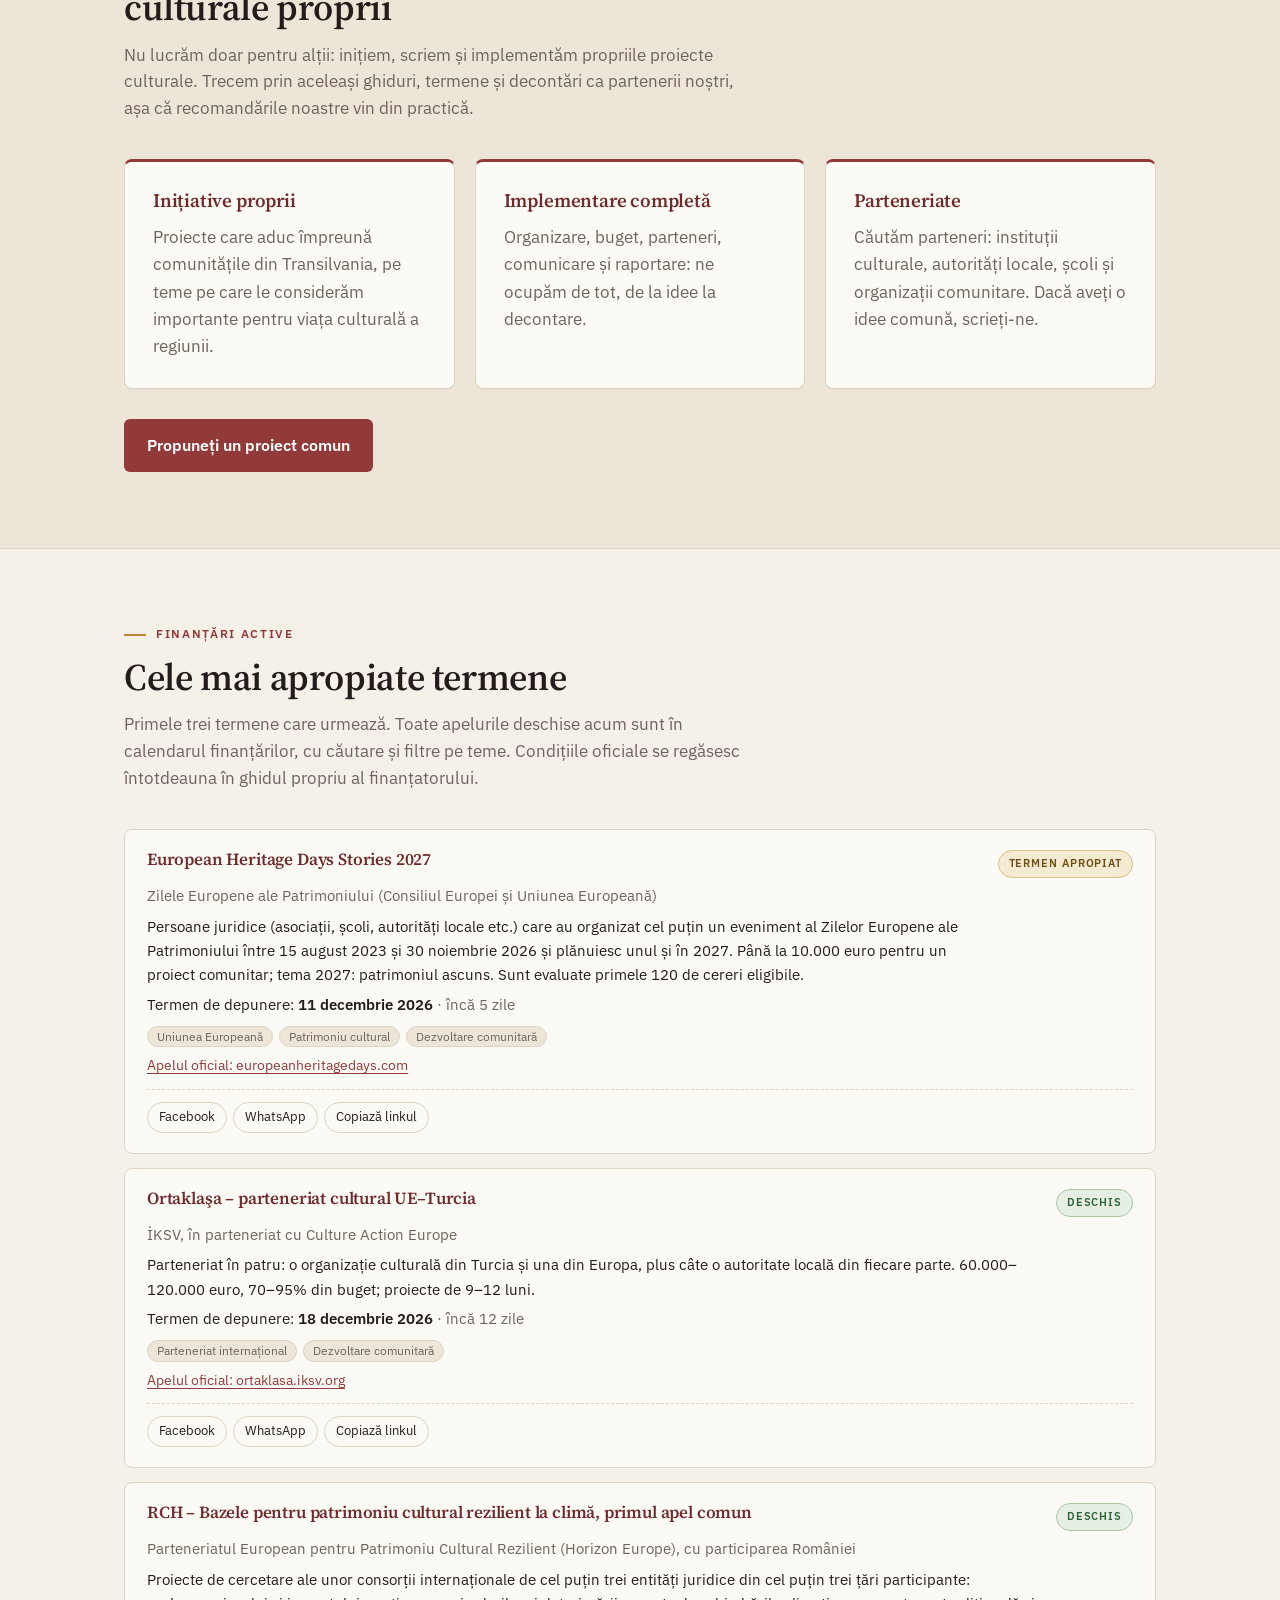
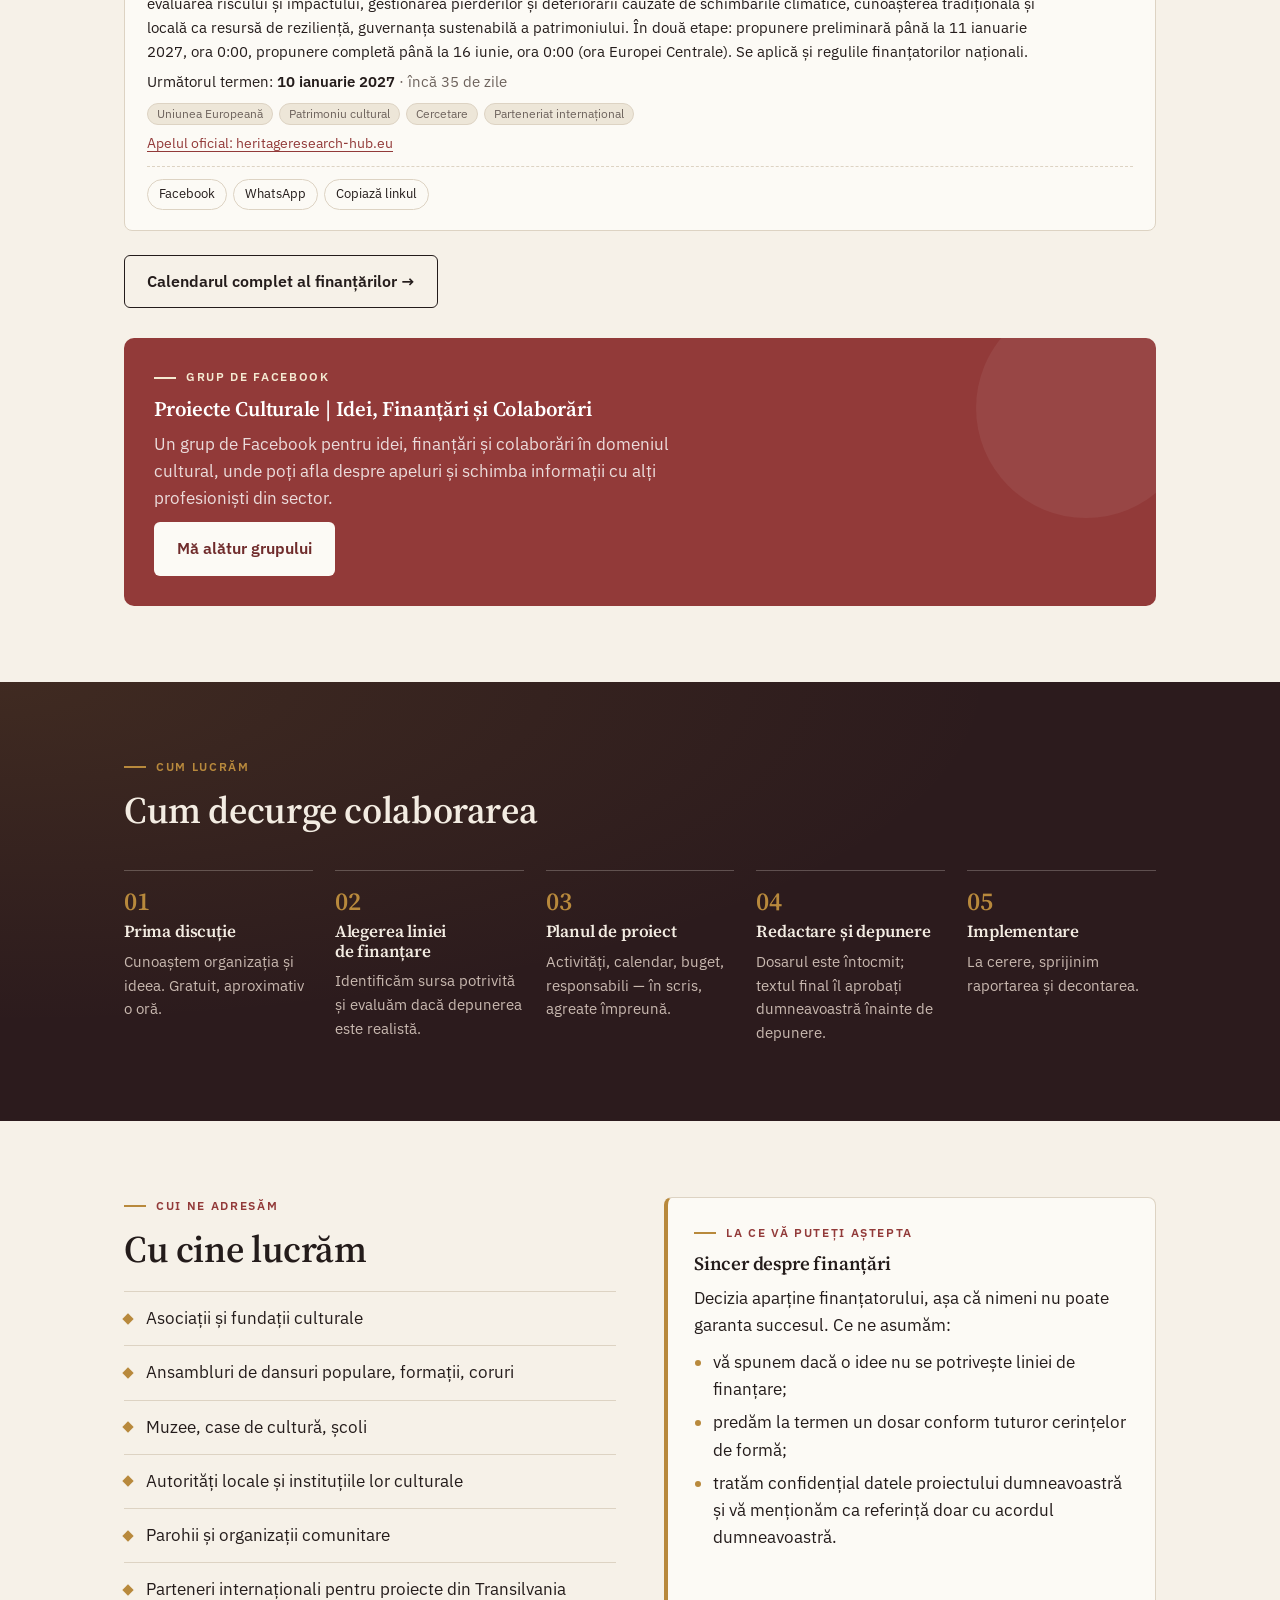
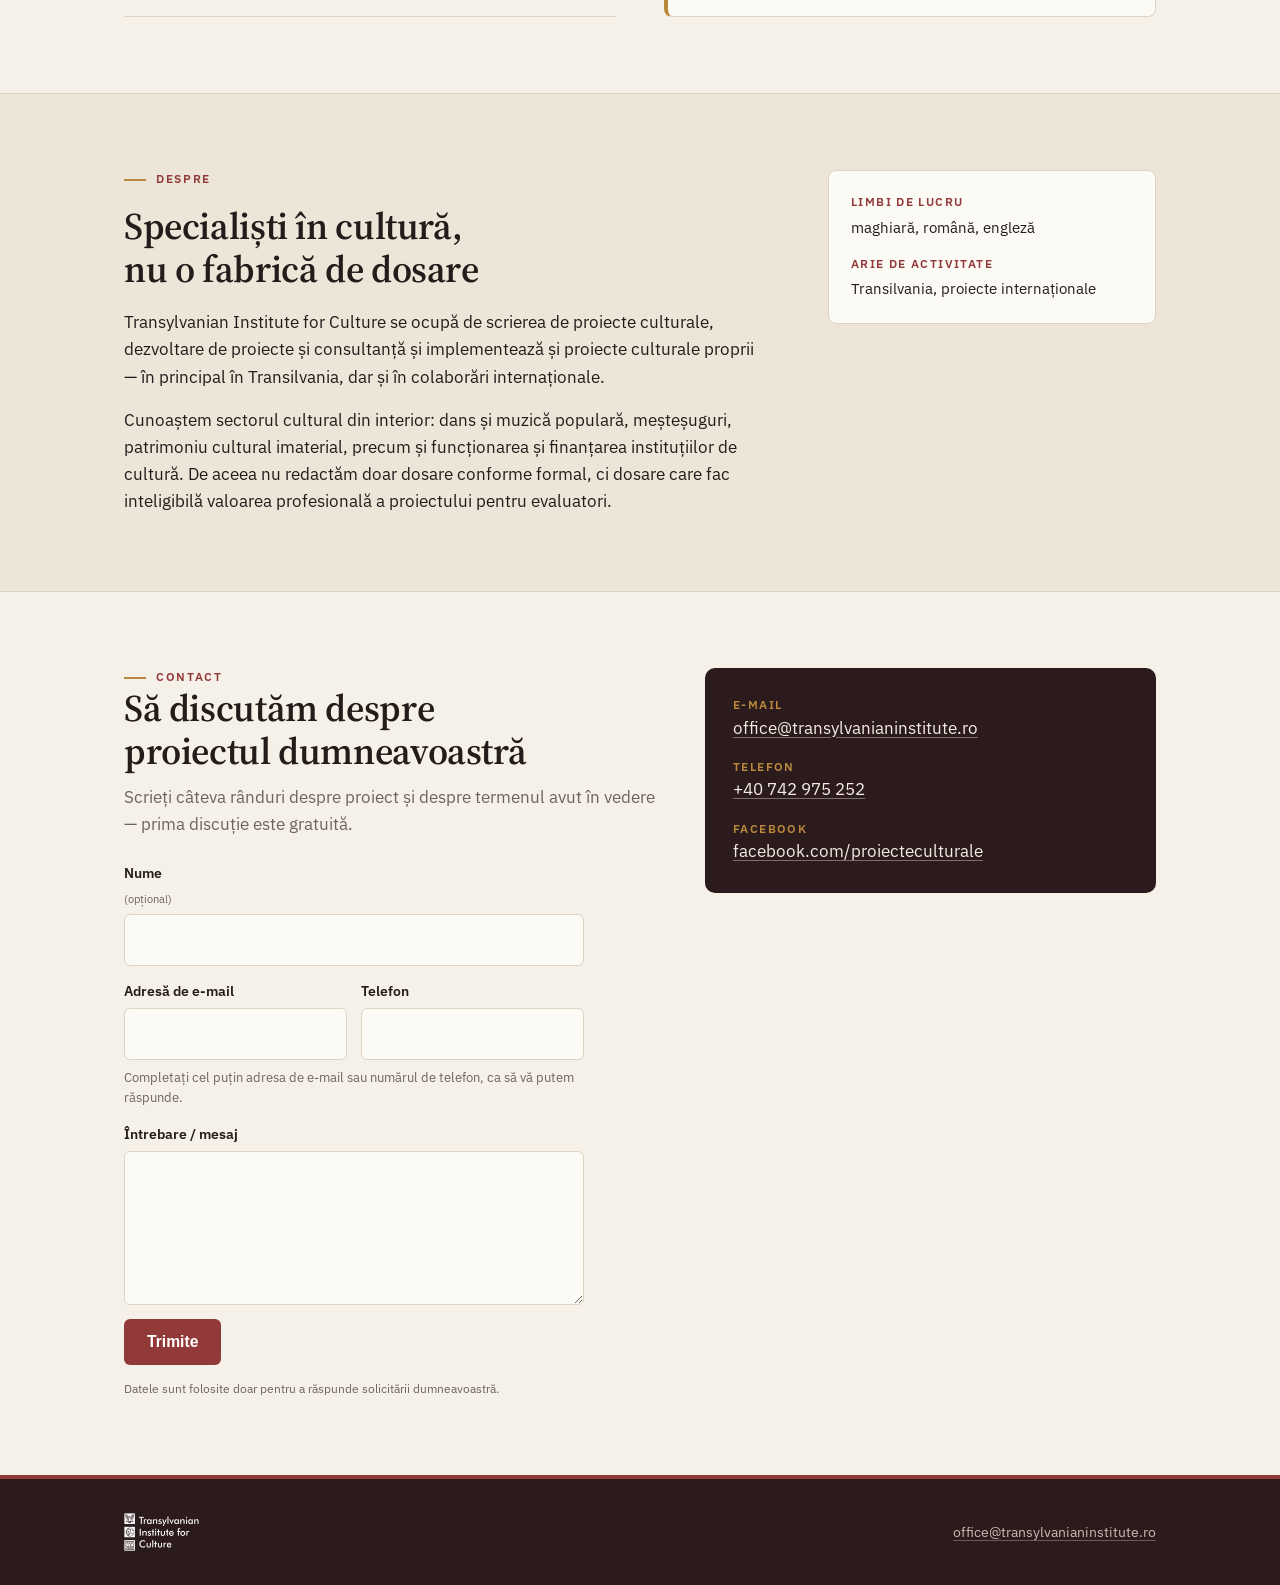
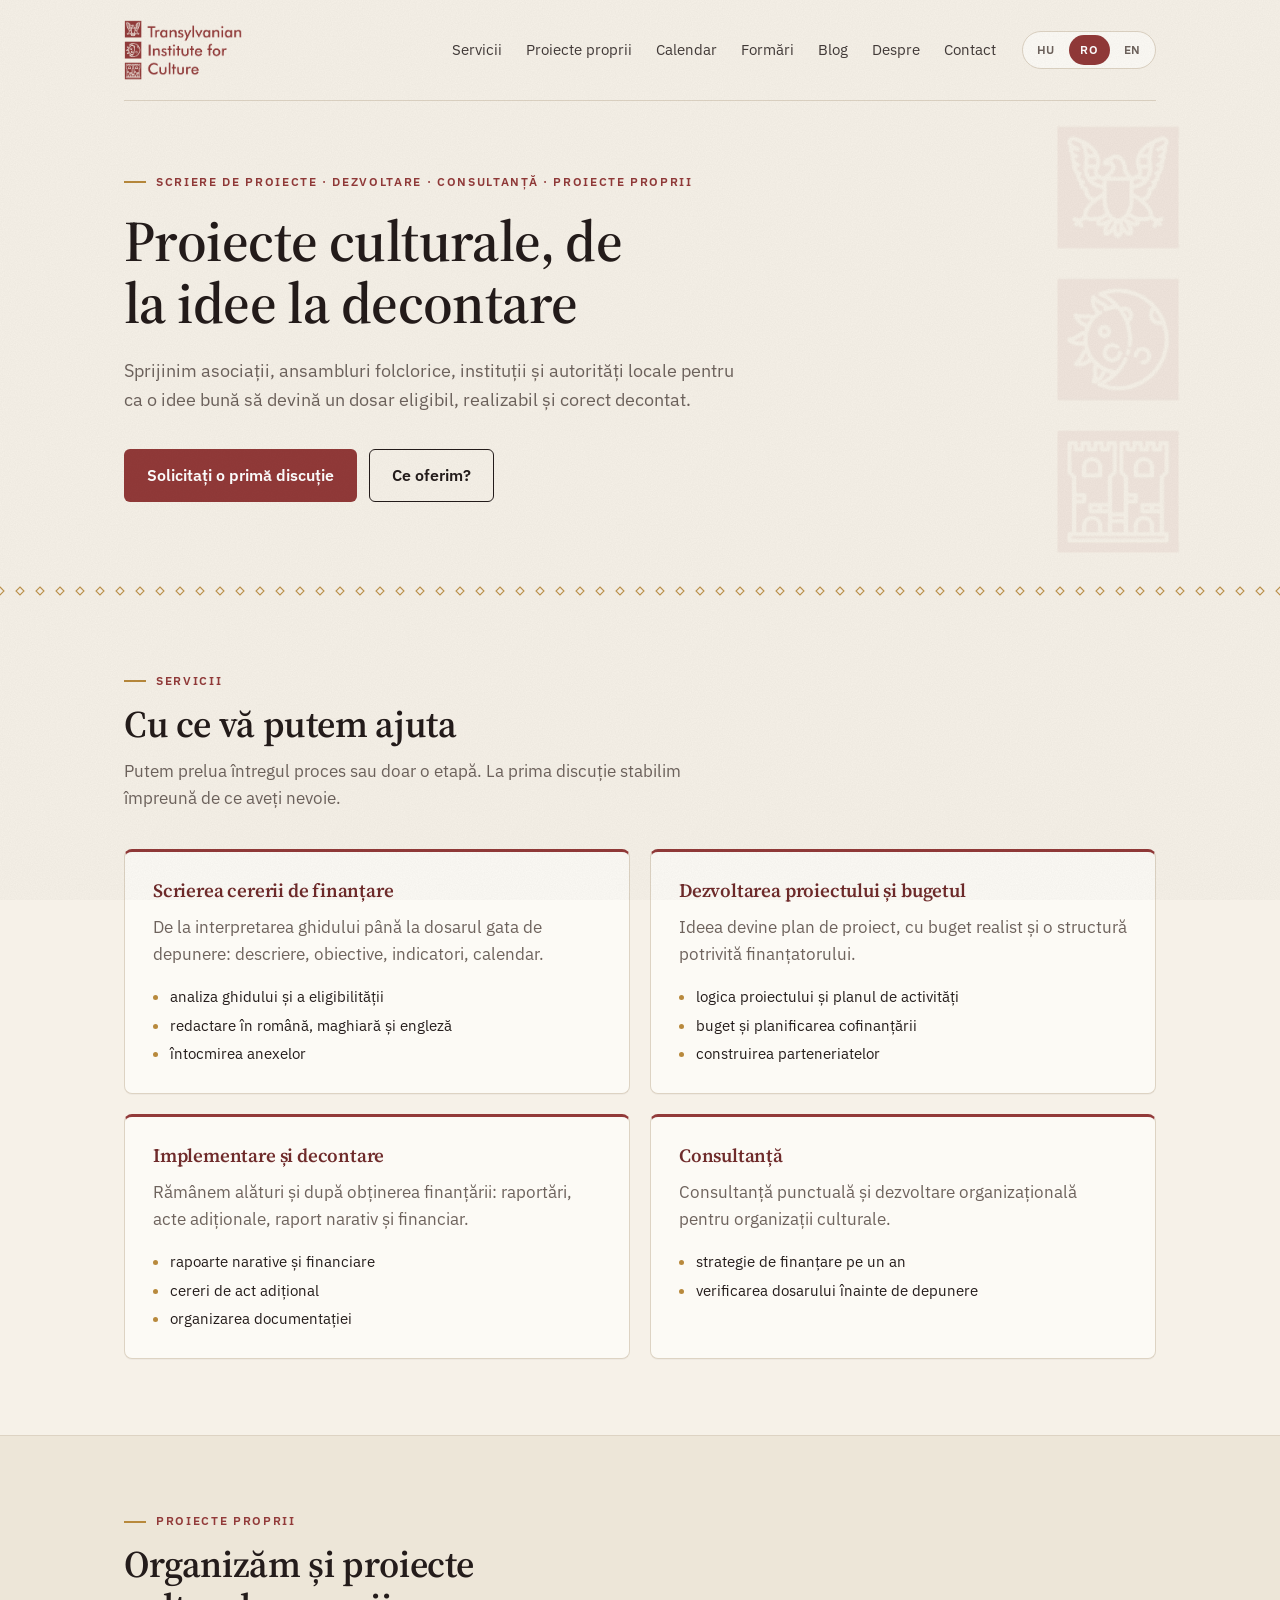
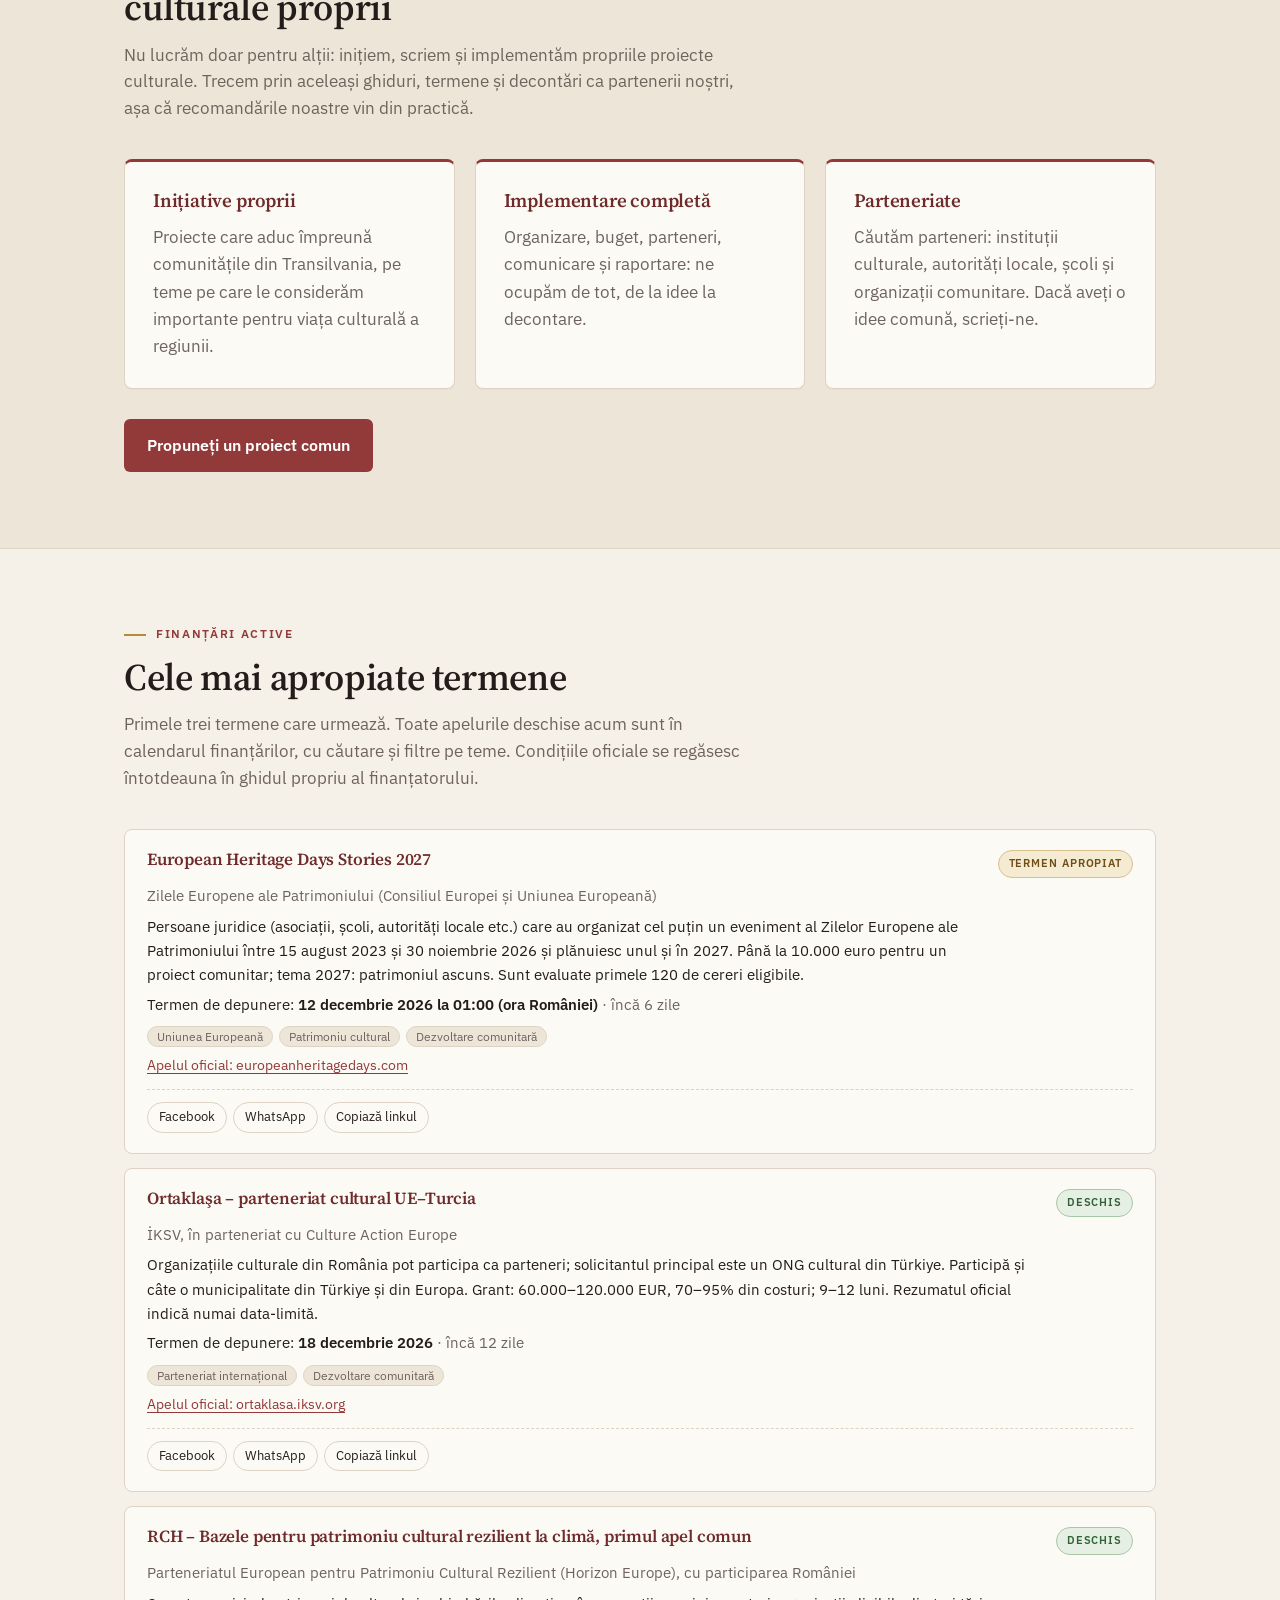
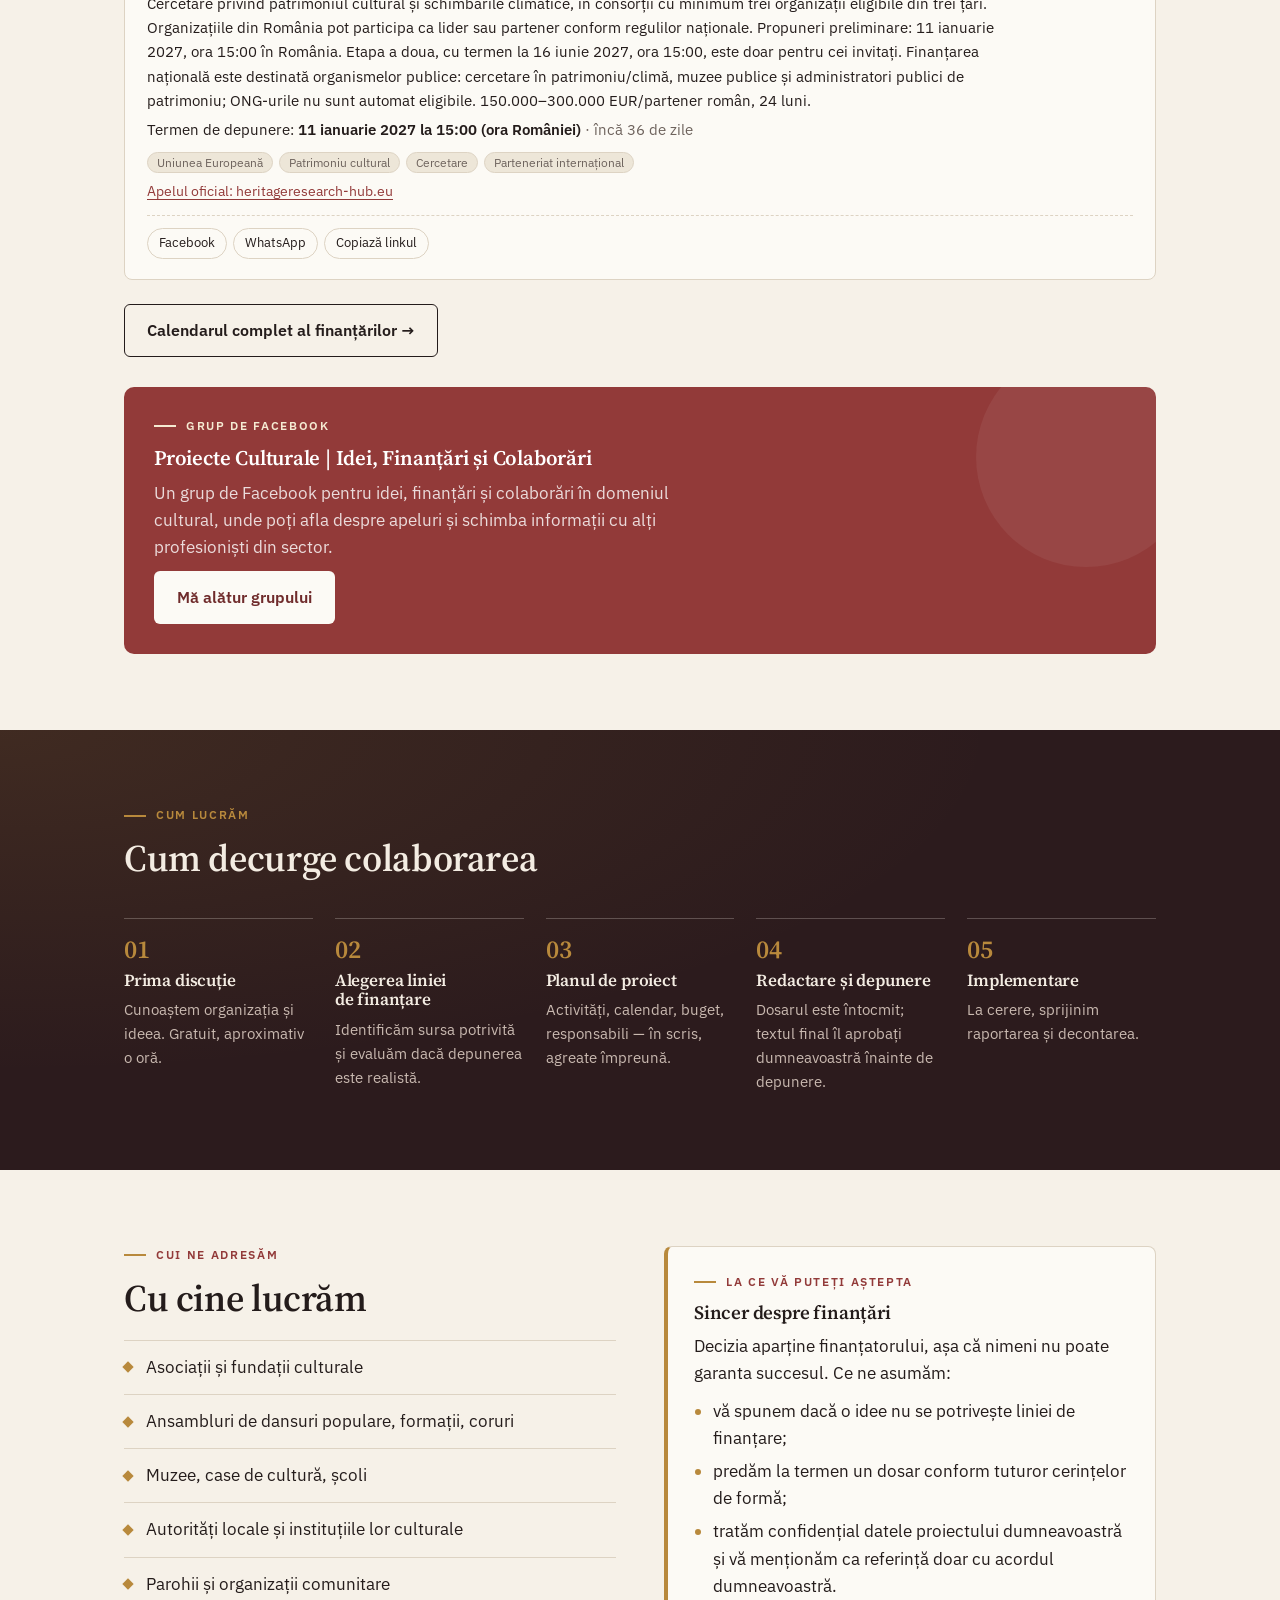
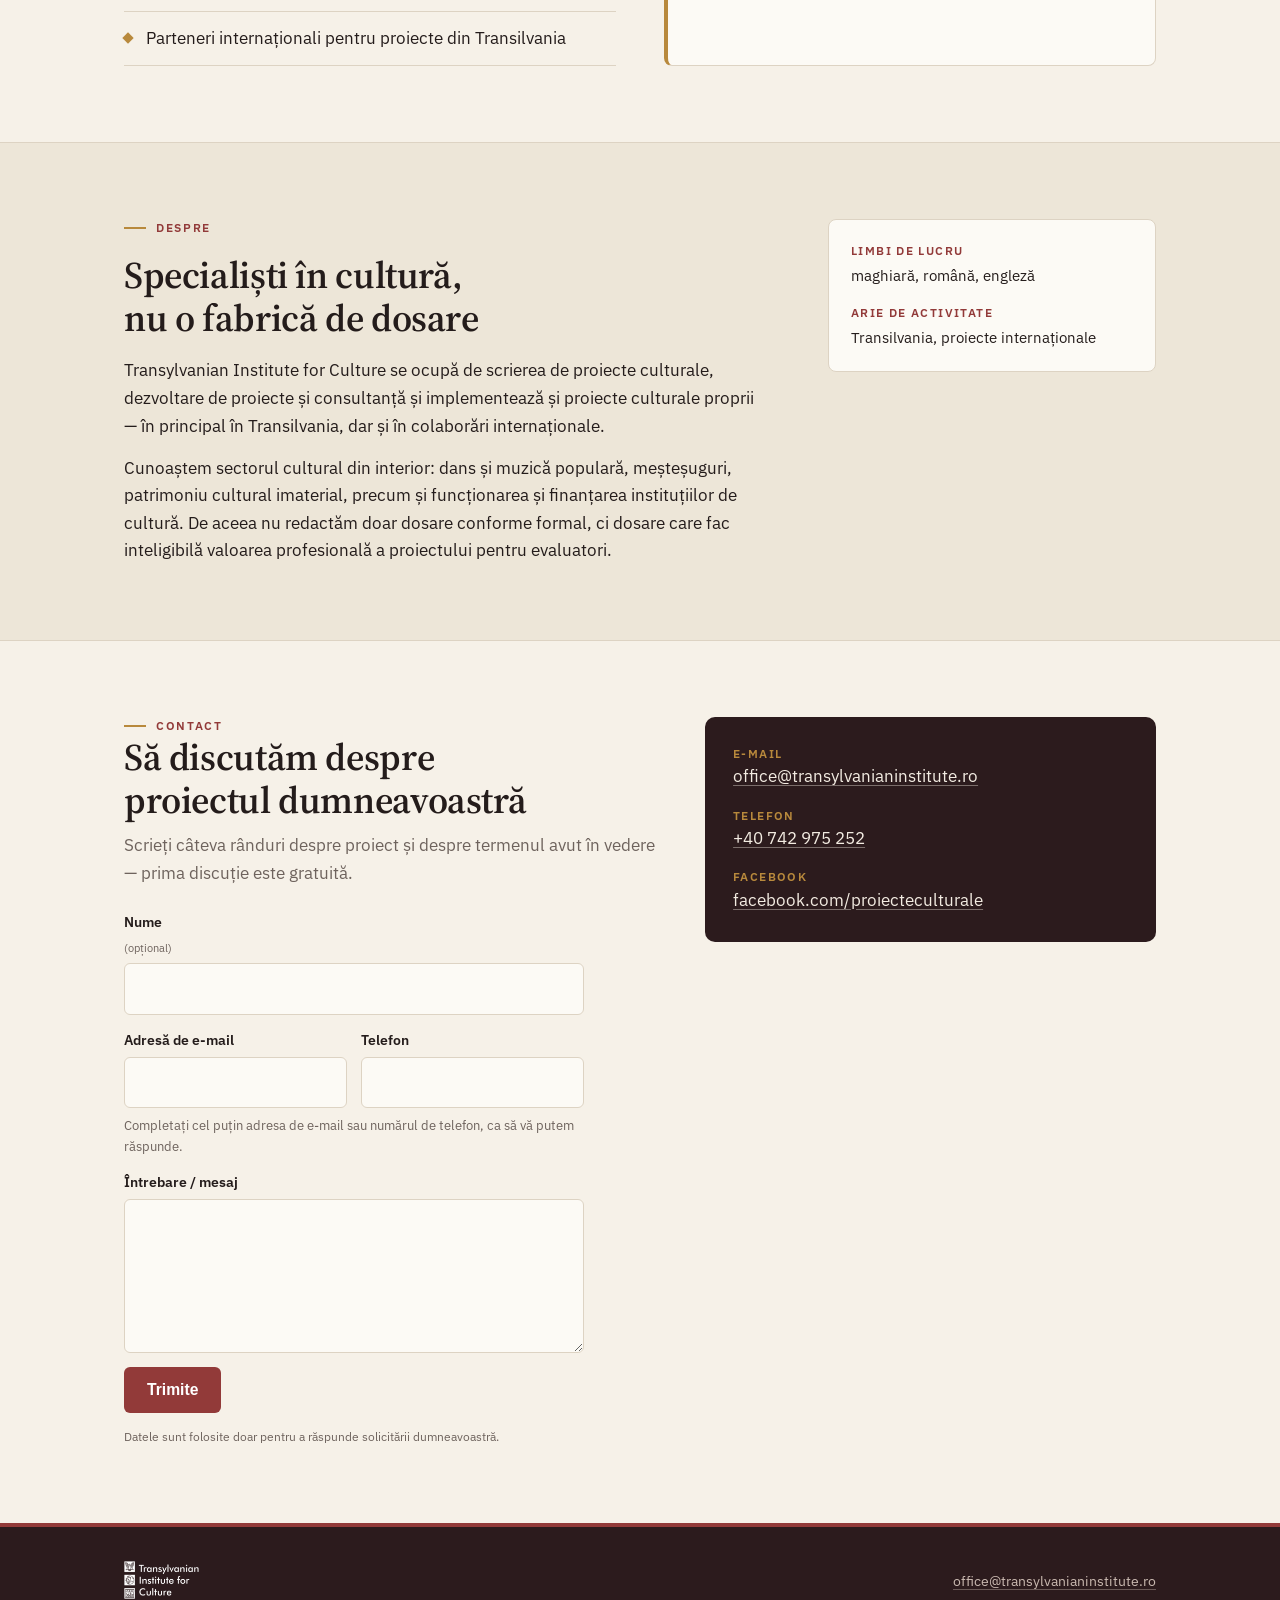
